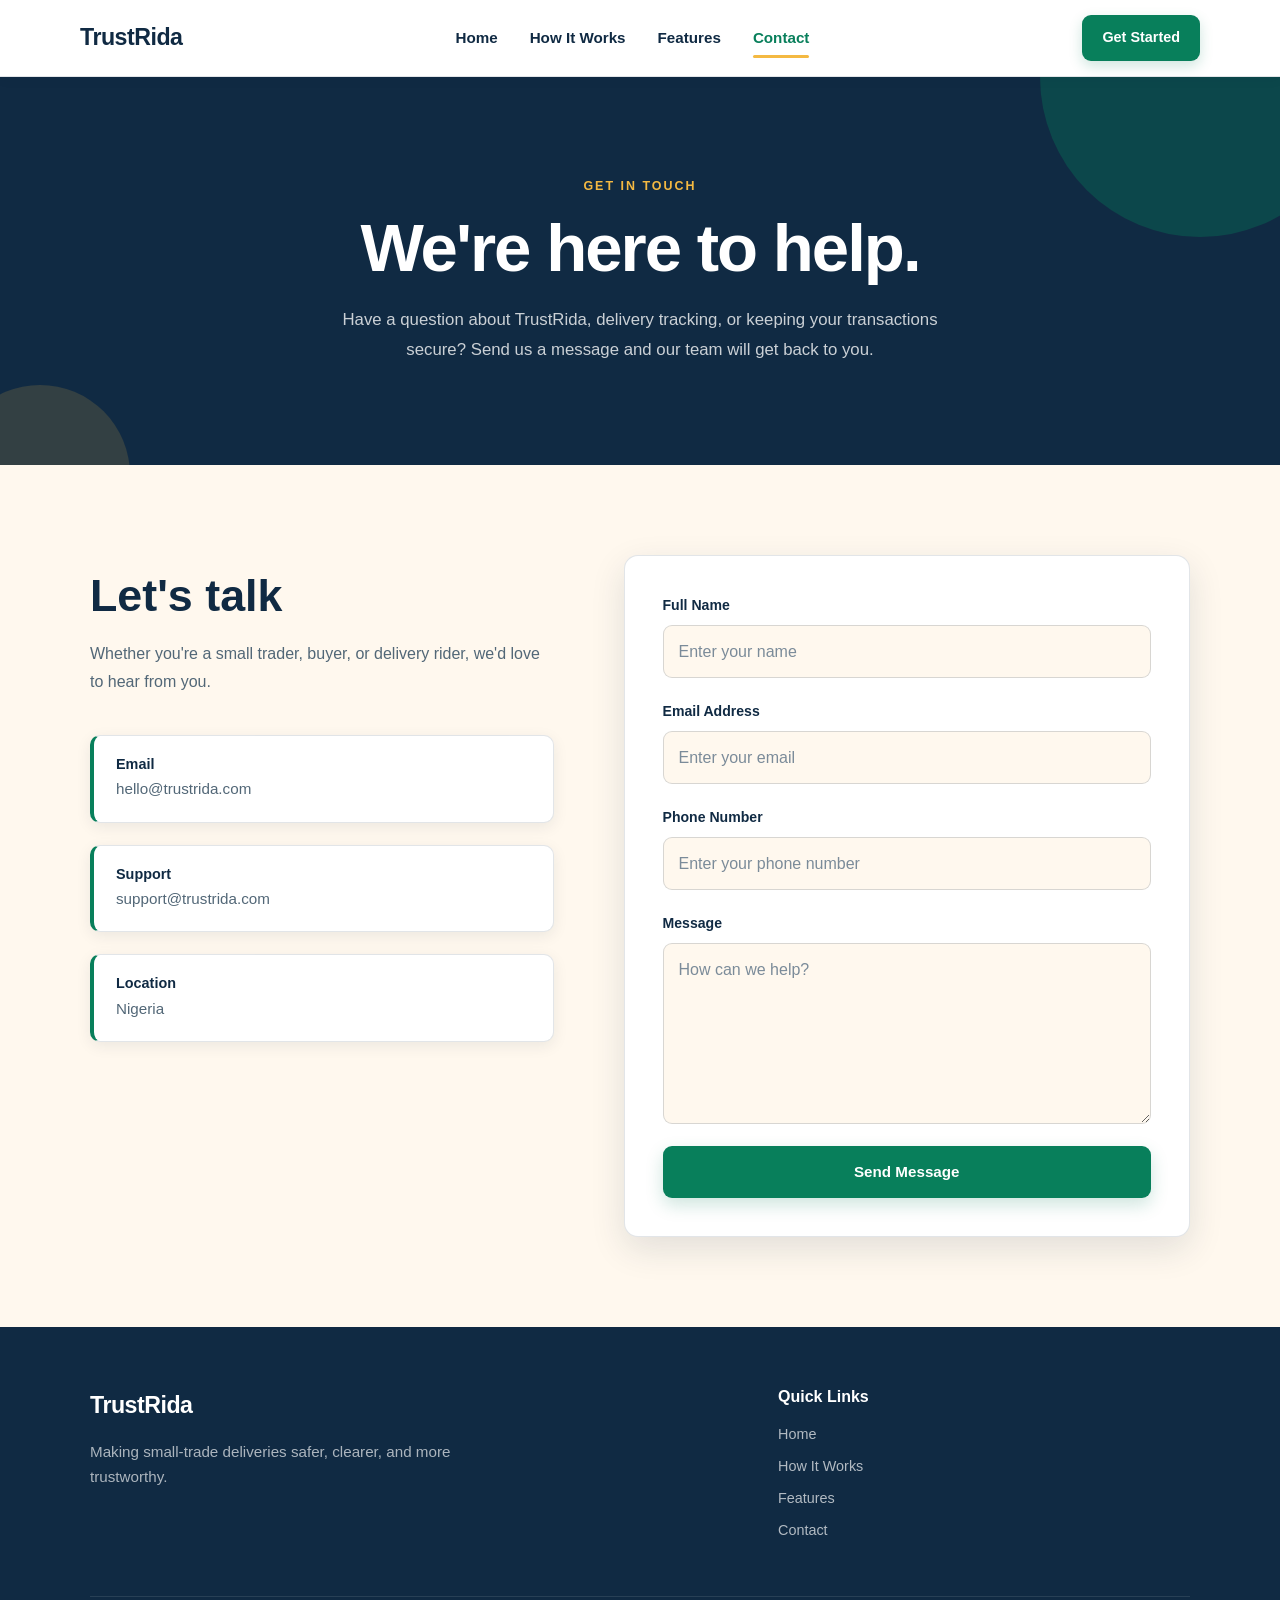
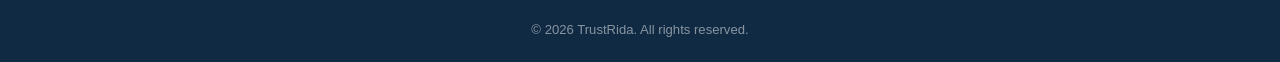
==== contact.html @ e547b908 "initial project upload" ====
<!DOCTYPE html>
<html lang="en">
<head>
    <meta charset="UTF-8">
    <meta name="viewport" content="width=device-width, initial-scale=1.0">

    <title>Contact Us | TrustRida</title>

    <!-- Brand CSS MUST come first -->
    <link rel="stylesheet" href="css/brand.css">

    <!-- Page-specific CSS -->
    <link rel="stylesheet" href="css/style.css">
</head>

<body>

    <!-- ================= HEADER / NAVIGATION ================= -->
    <header class="site-header">

        <div class="nav-container">

            <a href="index.html" class="logo">
                TrustRida
            </a>

            <nav class="main-nav" aria-label="Main navigation">
                <a href="index.html">Home</a>
                <a href="index.html#how-it-works">How It Works</a>
                <a href="index.html#features">Features</a>
                <a href="contact.html" class="active" aria-current="page">Contact</a>
            </nav>

            <a href="index.html" class="nav-button">
                Get Started
            </a>

        </div>

    </header>


    <!-- ================= MAIN CONTENT ================= -->
    <main>

        <!-- Contact Hero -->
        <section class="contact-hero">

            <div class="contact-hero-content">

                <p class="eyebrow">GET IN TOUCH</p>

                <h1>
                    We're here to help.
                </h1>

                <p>
                    Have a question about TrustRida, delivery tracking,
                    or keeping your transactions secure? Send us a message
                    and our team will get back to you.
                </p>

            </div>

        </section>


        <!-- ================= CONTACT SECTION ================= -->
        <section class="contact-section">

            <div class="contact-container">

                <!-- Contact Information -->
                <div class="contact-info">

                    <h2>
                        Let's talk
                    </h2>

                    <p>
                        Whether you're a small trader, buyer, or delivery rider,
                        we'd love to hear from you.
                    </p>

                    <div class="contact-details">

                        <div class="contact-item">
                            <h3>Email</h3>
                            <p>hello@trustrida.com</p>
                        </div>

                        <div class="contact-item">
                            <h3>Support</h3>
                            <p>support@trustrida.com</p>
                        </div>

                        <div class="contact-item">
                            <h3>Location</h3>
                            <p>Nigeria</p>
                        </div>

                    </div>

                </div>


                <!-- Contact Form -->
                <div class="contact-form-wrapper">

                    <form class="contact-form">

                        <div class="form-group">

                            <label for="name">
                                Full Name
                            </label>

                            <input
                                type="text"
                                id="name"
                                name="name"
                                placeholder="Enter your name"
                                required
                            >

                        </div>


                        <div class="form-group">

                            <label for="email">
                                Email Address
                            </label>

                            <input
                                type="email"
                                id="email"
                                name="email"
                                placeholder="Enter your email"
                                required
                            >

                        </div>


                        <div class="form-group">

                            <label for="phone">
                                Phone Number
                            </label>

                            <input
                                type="tel"
                                id="phone"
                                name="phone"
                                placeholder="Enter your phone number"
                            >

                        </div>


                        <div class="form-group">

                            <label for="message">
                                Message
                            </label>

                            <textarea
                                id="message"
                                name="message"
                                rows="6"
                                placeholder="How can we help?"
                                required
                            ></textarea>

                        </div>


                        <button type="submit" class="submit-button">
                            Send Message
                        </button>

                    </form>

                </div>

            </div>

        </section>

    </main>


    <!-- ================= FOOTER ================= -->
    <footer class="site-footer">

        <div class="footer-container">

            <div class="footer-brand">

                <a href="index.html" class="logo">
                    TrustRida
                </a>

                <p>
                    Making small-trade deliveries safer,
                    clearer, and more trustworthy.
                </p>

            </div>


            <div class="footer-links">

                <h3>Quick Links</h3>

                <a href="index.html">Home</a>
                <a href="index.html#how-it-works">How It Works</a>
                <a href="index.html#features">Features</a>
                <a href="contact.html">Contact</a>

            </div>

        </div>


        <div class="footer-bottom">

            <p>
                &copy; 2026 TrustRida. All rights reserved.
            </p>

        </div>

    </footer>

</body>
</html>
---- css/brand.css ----
```css
/* =========================================
   TRUSTRIDA BRAND STYLES
   ========================================= */

:root {
  --trust-green: #087f5b;
  --trust-green-dark: #066b4d;
  --deep-navy: #102a43;
  --amber: #8a5a00;
  --warm-cream: #fff8ee;
  --white: #ffffff;
  --light-gray: #f5f7fa;
  --border: #d9e2ec;

  --display-font: "Plus Jakarta Sans", sans-serif;
  --body-font: "Manrope", sans-serif;
}

/* BASIC PAGE STYLES */
*,
*::before,
*::after {
  box-sizing: border-box;
}

html {
  scroll-behavior: smooth;
}

body {
  margin: 0;
  color: var(--deep-navy);
  background-color: var(--white);
  font-family: var(--body-font);
  line-height: 1.6;
}

/* HEADINGS */
h1,
h2,
h3,
h4 {
  margin-top: 0;
  color: var(--deep-navy);
  font-family: var(--display-font);
  line-height: 1.2;
}

/* LINKS */
a {
  color: var(--trust-green);
  text-decoration: none;
}

a:hover {
  text-decoration: underline;
}

a:focus-visible,
button:focus-visible {
  outline: 3px solid var(--amber);
  outline-offset: 3px;
}

/* BUTTONS */
.btn {
  display: inline-block;
  padding: 12px 20px;
  border: 2px solid transparent;
  border-radius: 10px;
  font-family: var(--display-font);
  font-weight: 700;
  line-height: 1.2;
  text-align: center;
  text-decoration: none;
  cursor: pointer;
  transition:
    background-color 0.2s ease,
    color 0.2s ease,
    border-color 0.2s ease,
    opacity 0.2s ease;
}

.btn:hover {
  text-decoration: none;
}

.btn-primary {
  color: var(--white);
  background-color: var(--trust-green);
  border-color: var(--trust-green);
}

.btn-primary:hover {
  background-color: var(--trust-green-dark);
  border-color: var(--trust-green-dark);
}

.btn-secondary {
  color: var(--deep-navy);
  background-color: var(--white);
  border-color: var(--deep-navy);
}

.btn-secondary:hover {
  color: var(--white);
  background-color: var(--deep-navy);
}

.btn:disabled,
.btn[aria-disabled="true"] {
  opacity: 0.6;
  cursor: not-allowed;
}

/* CARDS */
.card {
  padding: 24px;
  background-color: var(--white);
  border: 1px solid var(--border);
  border-radius: 12px;
}

/* STATUS LABELS */
.status-verified,
.status-pending {
  font-weight: 700;
}

.status-verified {
  color: var(--trust-green);
}

.status-pending {
  color: var(--amber);
}

/* COMMON CONTAINER */
.container {
  width: min(90%, 1200px);
  margin-inline: auto;
}
---- css/style.css ----
/* =========================================================
   TRUSTRIDA — CONTACT PAGE CSS
   Colour Palette:
   #087F5B  Primary Green
   #102A43  Deep Navy
   #F4B942  Gold Accent
   #FFF8EE  Warm Background
   #FFFFFF  White
   ========================================================= */

:root {
    --green: #087F5B;
    --navy: #102A43;
    --gold: #F4B942;
    --cream: #FFF8EE;
    --white: #FFFFFF;
    --text: #102A43;
    --muted: #526777;
    --border: rgba(16, 42, 67, 0.12);
    --shadow-sm: 0 4px 15px rgba(16, 42, 67, 0.08);
    --shadow-md: 0 12px 35px rgba(16, 42, 67, 0.12);
    --radius: 14px;
    --transition: 0.25s ease;
}

* {
    margin: 0;
    padding: 0;
    box-sizing: border-box;
}

html {
    scroll-behavior: smooth;
}

body {
    font-family: Inter, -apple-system, BlinkMacSystemFont, "Segoe UI",
        Roboto, Arial, sans-serif;
    background: var(--cream);
    color: var(--text);
    line-height: 1.6;
}

a {
    text-decoration: none;
    color: inherit;
}

button,
input,
textarea {
    font: inherit;
}

/* ================= HEADER ================= */

.site-header {
    position: sticky;
    top: 0;
    z-index: 1000;
    background: var(--white);
    border-bottom: 1px solid var(--border);
    box-shadow: 0 2px 12px rgba(16, 42, 67, 0.05);
}

.nav-container {
    width: min(1120px, 92%);
    min-height: 76px;
    margin: 0 auto;
    display: flex;
    align-items: center;
    justify-content: space-between;
    gap: 30px;
}

.logo {
    color: var(--navy);
    font-size: 1.45rem;
    font-weight: 800;
    letter-spacing: -0.5px;
    transition: color var(--transition);
}

.logo:hover {
    color: var(--green);
}

.main-nav {
    display: flex;
    align-items: center;
    gap: 32px;
}

.main-nav a {
    position: relative;
    color: var(--navy);
    font-size: 0.95rem;
    font-weight: 600;
    padding: 8px 0;
    transition: color var(--transition), transform var(--transition);
}

.main-nav a:hover {
    color: var(--green);
    transform: translateY(-1px);
}

.main-nav a.active {
    color: var(--green);
}

.main-nav a.active::after {
    content: "";
    position: absolute;
    left: 0;
    right: 0;
    bottom: 0;
    height: 3px;
    border-radius: 10px;
    background: var(--gold);
}

.nav-button {
    display: inline-flex;
    align-items: center;
    justify-content: center;
    padding: 11px 20px;
    background: var(--green);
    color: var(--white);
    border-radius: 9px;
    font-size: 0.9rem;
    font-weight: 700;
    box-shadow: 0 5px 14px rgba(8, 127, 91, 0.2);
    transition: background var(--transition), transform var(--transition),
        box-shadow var(--transition);
}

.nav-button:hover {
    background: var(--navy);
    transform: translateY(-2px);
    box-shadow: 0 8px 20px rgba(16, 42, 67, 0.2);
}

/* ================= CONTACT HERO ================= */

.contact-hero {
    position: relative;
    background: var(--navy);
    color: var(--white);
    padding: 95px 20px 100px;
    overflow: hidden;
}

.contact-hero::before {
    content: "";
    position: absolute;
    width: 320px;
    height: 320px;
    top: -160px;
    right: -80px;
    border-radius: 50%;
    background: var(--green);
    opacity: 0.35;
}

.contact-hero::after {
    content: "";
    position: absolute;
    width: 180px;
    height: 180px;
    bottom: -100px;
    left: -50px;
    border-radius: 50%;
    background: var(--gold);
    opacity: 0.15;
}

.contact-hero-content {
    position: relative;
    z-index: 1;
    width: min(800px, 92%);
    margin: 0 auto;
    text-align: center;
}

.eyebrow {
    display: inline-block;
    margin-bottom: 15px;
    color: var(--gold);
    font-size: 0.78rem;
    font-weight: 800;
    letter-spacing: 2px;
}

.contact-hero h1 {
    margin-bottom: 20px;
    color: var(--white);
    font-size: clamp(2.4rem, 6vw, 4.2rem);
    line-height: 1.08;
    letter-spacing: -2px;
}

.contact-hero-content > p:last-child {
    max-width: 650px;
    margin: 0 auto;
    color: rgba(255, 255, 255, 0.78);
    font-size: 1.05rem;
    line-height: 1.8;
}

/* ================= CONTACT SECTION ================= */

.contact-section {
    padding: 90px 20px;
    background: var(--cream);
}

.contact-container {
    width: min(1100px, 92%);
    margin: 0 auto;
    display: grid;
    grid-template-columns: 0.9fr 1.1fr;
    gap: 70px;
    align-items: start;
}

/* ================= CONTACT INFO ================= */

.contact-info {
    padding-top: 15px;
}

.contact-info h2 {
    color: var(--navy);
    font-size: clamp(2rem, 4vw, 2.8rem);
    line-height: 1.15;
    margin-bottom: 18px;
}

.contact-info > p {
    max-width: 460px;
    color: var(--muted);
    font-size: 1rem;
    line-height: 1.8;
    margin-bottom: 38px;
}

.contact-details {
    display: flex;
    flex-direction: column;
    gap: 22px;
}

.contact-item {
    position: relative;
    padding: 20px 22px;
    background: var(--white);
    border: 1px solid var(--border);
    border-left: 4px solid var(--green);
    border-radius: 10px;
    box-shadow: var(--shadow-sm);
    transition: transform var(--transition), box-shadow var(--transition);
}

.contact-item:hover {
    transform: translateX(5px);
    box-shadow: var(--shadow-md);
}

.contact-item h3 {
    margin-bottom: 4px;
    color: var(--navy);
    font-size: 0.9rem;
    font-weight: 800;
}

.contact-item p {
    color: var(--muted);
    font-size: 0.95rem;
}

/* ================= CONTACT FORM ================= */

.contact-form-wrapper {
    background: var(--white);
    padding: 38px;
    border: 1px solid var(--border);
    border-radius: var(--radius);
    box-shadow: var(--shadow-md);
}

.contact-form {
    display: flex;
    flex-direction: column;
    gap: 22px;
}

.form-group {
    display: flex;
    flex-direction: column;
    gap: 8px;
}

.form-group label {
    color: var(--navy);
    font-size: 0.88rem;
    font-weight: 700;
}

.form-group input,
.form-group textarea {
    width: 100%;
    border: 1.5px solid rgba(16, 42, 67, 0.16);
    border-radius: 9px;
    background: var(--cream);
    color: var(--navy);
    padding: 13px 15px;
    outline: none;
    transition: border-color var(--transition), box-shadow var(--transition),
        background var(--transition);
}

.form-group input {
    min-height: 48px;
}

.form-group textarea {
    min-height: 145px;
    resize: vertical;
}

.form-group input::placeholder,
.form-group textarea::placeholder {
    color: #7b8b99;
}

.form-group input:focus,
.form-group textarea:focus {
    background: var(--white);
    border-color: var(--green);
    box-shadow: 0 0 0 3px rgba(8, 127, 91, 0.12);
}

/* ================= SUBMIT BUTTON ================= */

.submit-button {
    width: 100%;
    min-height: 52px;
    border: none;
    border-radius: 9px;
    background: var(--green);
    color: var(--white);
    font-size: 0.95rem;
    font-weight: 800;
    cursor: pointer;
    box-shadow: 0 7px 18px rgba(8, 127, 91, 0.2);
    transition: background var(--transition), transform var(--transition),
        box-shadow var(--transition);
}

.submit-button:hover {
    background: var(--navy);
    transform: translateY(-2px);
    box-shadow: 0 10px 25px rgba(16, 42, 67, 0.22);
}

.submit-button:active {
    transform: translateY(0);
}

.submit-button:disabled {
    opacity: 0.6;
    cursor: not-allowed;
    transform: none;
}

/* ================= FOOTER ================= */

.site-footer {
    background: var(--navy);
    color: var(--white);
    padding-top: 60px;
}

.footer-container {
    width: min(1100px, 92%);
    margin: 0 auto;
    display: grid;
    grid-template-columns: 1.5fr 1fr;
    gap: 70px;
    padding-bottom: 45px;
}

.footer-brand .logo {
    display: inline-block;
    color: var(--white);
    margin-bottom: 14px;
}

.footer-brand .logo:hover {
    color: var(--gold);
}

.footer-brand p {
    max-width: 400px;
    color: rgba(255, 255, 255, 0.65);
    font-size: 0.95rem;
    line-height: 1.7;
}

.footer-links {
    display: flex;
    flex-direction: column;
    align-items: flex-start;
}

.footer-links h3 {
    color: var(--white);
    font-size: 1rem;
    margin-bottom: 16px;
}

.footer-links a {
    color: rgba(255, 255, 255, 0.68);
    font-size: 0.9rem;
    margin-bottom: 9px;
    transition: color var(--transition), transform var(--transition);
}

.footer-links a:hover {
    color: var(--gold);
    transform: translateX(4px);
}

.footer-bottom {
    border-top: 1px solid rgba(255, 255, 255, 0.1);
    width: min(1100px, 92%);
    margin: 0 auto;
    padding: 22px 0;
    text-align: center;
}

.footer-bottom p {
    color: rgba(255, 255, 255, 0.5);
    font-size: 0.82rem;
}

/* ================= TABLET ================= */

@media (max-width: 850px) {
    .nav-container {
        gap: 18px;
    }

    .main-nav {
        gap: 18px;
    }

    .contact-container {
        grid-template-columns: 1fr;
        gap: 50px;
    }

    .contact-info {
        text-align: center;
    }

    .contact-info > p {
        margin-left: auto;
        margin-right: auto;
    }

    .contact-details {
        max-width: 600px;
        margin: 0 auto;
        text-align: left;
    }

    .footer-container {
        grid-template-columns: 1fr;
        gap: 35px;
    }
}

/* ================= MOBILE ================= */

@media (max-width: 650px) {
    .nav-container {
        min-height: 68px;
        flex-wrap: wrap;
        padding: 12px 0;
    }

    .main-nav {
        order: 3;
        width: 100%;
        justify-content: center;
        gap: 18px;
    }

    .main-nav a {
        font-size: 0.82rem;
    }

    .nav-button {
        padding: 9px 14px;
        font-size: 0.8rem;
    }

    .contact-hero {
        padding: 70px 18px 75px;
    }

    .contact-hero h1 {
        font-size: 2.45rem;
        letter-spacing: -1.2px;
    }

    .contact-hero-content > p:last-child {
        font-size: 0.95rem;
    }

    .contact-section {
        padding: 65px 16px;
    }

    .contact-container {
        width: 100%;
    }

    .contact-info h2 {
        font-size: 2rem;
    }

    .contact-form-wrapper {
        padding: 25px 20px;
    }

    .site-footer {
        padding-top: 45px;
    }

    .footer-container {
        width: 90%;
    }

    .footer-links {
        padding-bottom: 10px;
    }
}

/* ================= VERY SMALL SCREENS ================= */

@media (max-width: 400px) {
    .logo {
        font-size: 1.25rem;
    }

    .main-nav {
        gap: 12px;
    }

    .main-nav a {
        font-size: 0.75rem;
    }

    .nav-button {
        padding: 8px 11px;
    }

    .contact-hero h1 {
        font-size: 2.1rem;
    }

    .contact-form-wrapper {
        padding: 22px 16px;
    }
}

a:focus-visible,
button:focus-visible,
input:focus-visible,
textarea:focus-visible {
    outline: 3px solid var(--gold);
    outline-offset: 3px;
}
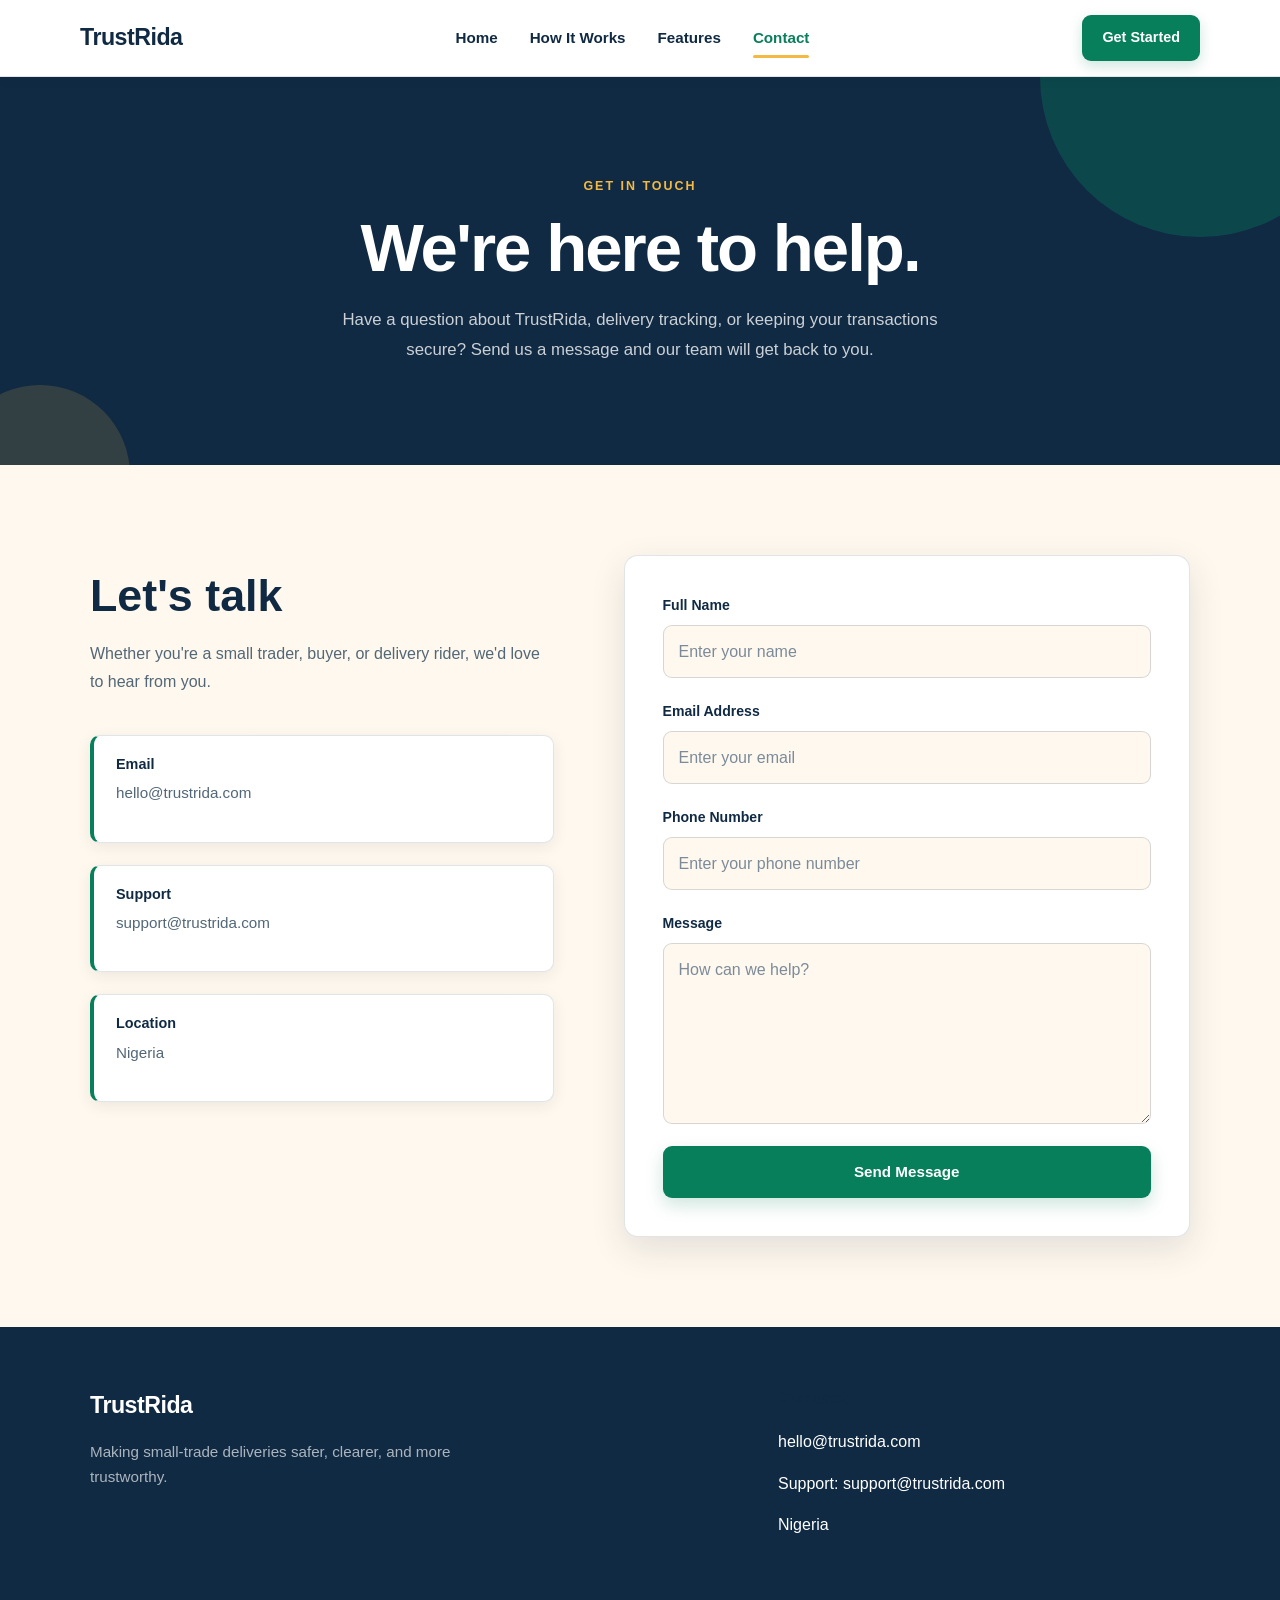
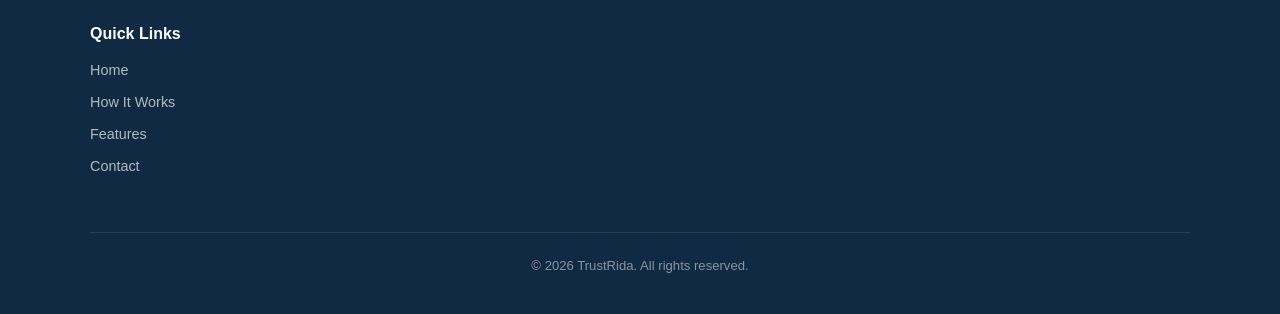
==== commit 98f179f2: "Add contact page shell, index.html with hero/features, and heading spacing" ====
--- a/contact.html
+++ b/contact.html
@@ -209,6 +209,15 @@
 
             </div>
 
+            <div class="footer-contact">
+
+                <h3>Contact</h3>
+
+                <p><a href="mailto:hello@trustrida.com">hello@trustrida.com</a></p>
+                <p><a href="tel:+234">Support: support@trustrida.com</a></p>
+                <p>Nigeria</p>
+
+            </div>
 
             <div class="footer-links">
 
--- a/css/brand.css
+++ b/css/brand.css
@@ -1,4 +1,3 @@
-```css
 /* =========================================
    TRUSTRIDA BRAND STYLES
    ========================================= */
@@ -15,6 +14,20 @@
 
   --display-font: "Plus Jakarta Sans", sans-serif;
   --body-font: "Manrope", sans-serif;
+
+  --brand-bg: #07111f;
+  --brand-bg-soft: #0f1d2d;
+  --brand-panel: #0e1b2b;
+  --brand-card: #13283e;
+  --brand-text: #eaf3ff;
+  --brand-muted: #9ab0c8;
+  --brand-line: rgba(154, 176, 200, 0.2);
+  --brand-accent: #2dd4bf;
+  --brand-accent-strong: #14b8a6;
+  --brand-accent-soft: rgba(45, 212, 191, 0.12);
+  --brand-white: #ffffff;
+  --brand-warning: #f59e0b;
+  --brand-danger: #ef4444;
 }
 
 /* BASIC PAGE STYLES */
@@ -22,6 +35,8 @@
 *::before,
 *::after {
   box-sizing: border-box;
+  margin: 0;
+  padding: 0;
 }
 
 html {
@@ -49,7 +64,7 @@
 
 /* LINKS */
 a {
-  color: var(--trust-green);
+  color: inherit;
   text-decoration: none;
 }
 
--- a/css/style.css
+++ b/css/style.css
@@ -52,6 +52,26 @@
     font: inherit;
 }
 
+/* ================= TYPOGRAPHY SPACING ================= */
+
+h1,
+h2,
+h3,
+h4 {
+    margin-bottom: 1.2rem;
+}
+
+p {
+    margin-bottom: 1rem;
+}
+
+h1 + p,
+h2 + p,
+h3 + p,
+h4 + p {
+    margin-top: 0.5rem;
+}
+
 /* ================= HEADER ================= */
 
 .site-header {
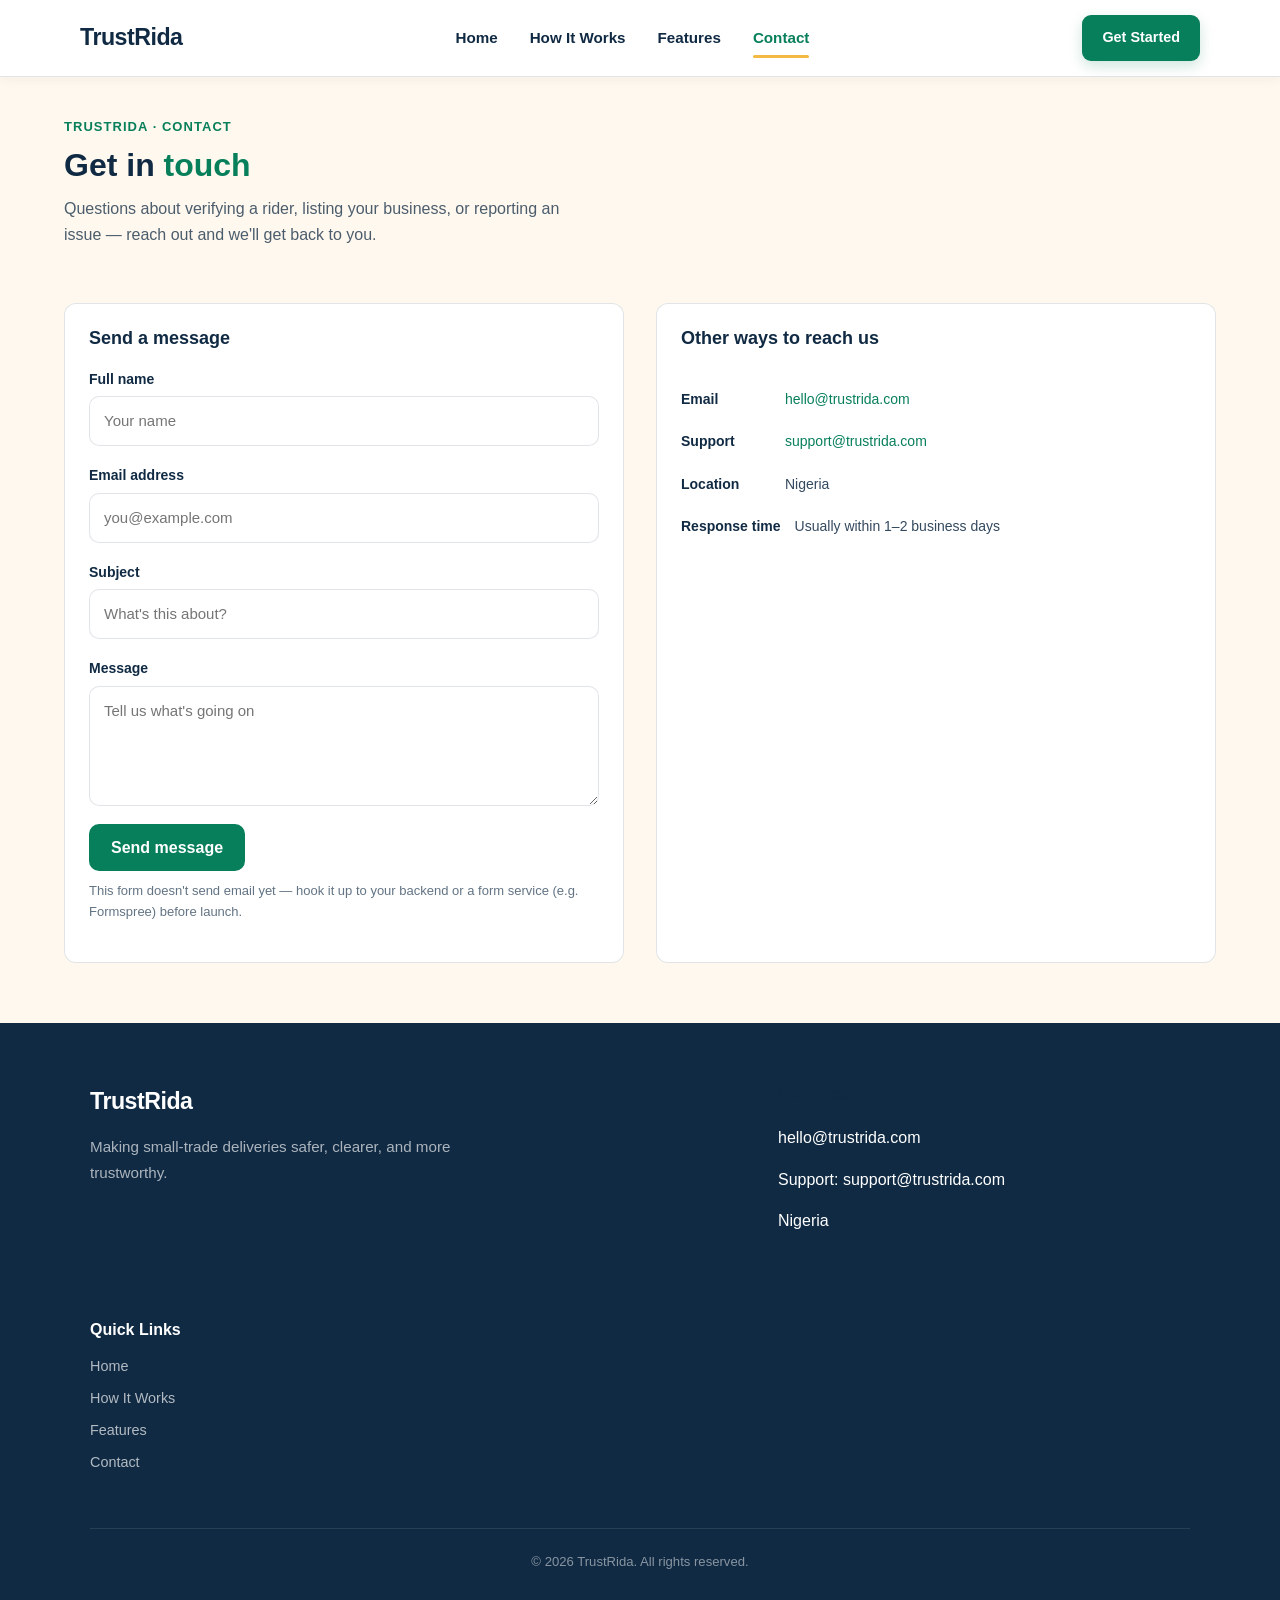
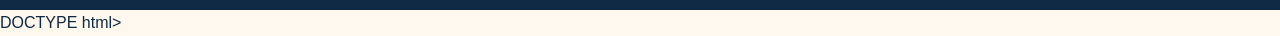
==== commit e8791898: "Add files via upload" ====
--- a/contact.html
+++ b/contact.html
@@ -1,247 +1,310 @@
-<!DOCTYPE html>
+<!<!DOCTYPE html>
 <html lang="en">
 <head>
-    <meta charset="UTF-8">
-    <meta name="viewport" content="width=device-width, initial-scale=1.0">
-
-    <title>Contact Us | TrustRida</title>
-
-    <!-- Brand CSS MUST come first -->
-    <link rel="stylesheet" href="css/brand.css">
-
-    <!-- Page-specific CSS -->
-    <link rel="stylesheet" href="css/style.css">
+<meta charset="UTF-8">
+<meta name="viewport" content="width=device-width, initial-scale=1.0">
+<title>Trustrida — Contact</title>
+<link rel="stylesheet" href="css/brand.css">
+<link rel="stylesheet" href="css/style.css">
+<style>
+  /* Page-specific styles — layer on top of brand.css / style.css */
+  header.contact-header {
+    padding: 40px 0 24px;
+  }
+  .eyebrow {
+    color: var(--trust-green);
+    font-size: 13px;
+    font-weight: 700;
+    letter-spacing: 0.08em;
+    text-transform: uppercase;
+    margin-bottom: 8px;
+    font-family: var(--display-font);
+  }
+  header.contact-header h1 {
+    font-size: 32px;
+    margin: 0 0 12px;
+  }
+  header.contact-header h1 span { color: var(--trust-green); }
+  .sub {
+    color: var(--deep-navy);
+    opacity: 0.75;
+    font-size: 16px;
+    margin: 0;
+    max-width: 60ch;
+  }
+  main.contact-main {
+    padding-bottom: 60px;
+  }
+  .contact-layout {
+    display: grid;
+    grid-template-columns: 1fr 1fr;
+    gap: 32px;
+    margin-top: 32px;
+  }
+  @media (max-width: 720px) {
+    .contact-layout {
+      grid-template-columns: 1fr;
+    }
+  }
+
+  /* Form card */
+  .form-card h2,
+  .info-card h2 {
+    font-size: 18px;
+    margin-bottom: 18px;
+  }
+  .field {
+    margin-bottom: 18px;
+  }
+  .field label {
+    display: block;
+    font-family: var(--display-font);
+    font-weight: 700;
+    font-size: 14px;
+    color: var(--deep-navy);
+    margin-bottom: 6px;
+  }
+  .field input,
+  .field textarea {
+    width: 100%;
+    padding: 12px 14px;
+    border: 1px solid var(--border);
+    border-radius: 10px;
+    font-family: var(--body-font);
+    font-size: 15px;
+    color: var(--deep-navy);
+    background-color: var(--white);
+  }
+  .field input:focus,
+  .field textarea:focus {
+    outline: 3px solid var(--amber);
+    outline-offset: 1px;
+    border-color: var(--trust-green);
+  }
+  .field textarea {
+    resize: vertical;
+    min-height: 120px;
+  }
+  .form-note {
+    font-size: 13px;
+    color: var(--deep-navy);
+    opacity: 0.65;
+    margin-top: 10px;
+  }
+  .form-success {
+    display: none;
+    padding: 14px 16px;
+    border-radius: 10px;
+    background-color: var(--light-gray);
+    border: 1px solid var(--border);
+    color: var(--trust-green);
+    font-weight: 700;
+    font-size: 14px;
+    margin-bottom: 18px;
+  }
+  .form-success.visible {
+    display: block;
+  }
+
+  /* Info card */
+  .info-card {
+    display: flex;
+    flex-direction: column;
+    gap: 20px;
+  }
+  .info-item {
+    display: flex;
+    gap: 14px;
+    align-items: flex-start;
+  }
+  .info-item .info-label {
+    font-family: var(--display-font);
+    font-weight: 700;
+    font-size: 14px;
+    color: var(--deep-navy);
+    min-width: 90px;
+  }
+  .info-item p,
+  .info-item a {
+    font-size: 14px;
+    color: var(--deep-navy);
+    opacity: 0.85;
+    margin: 0;
+  }
+  .info-item a {
+    color: var(--trust-green);
+    opacity: 1;
+  }
+</style>
 </head>
-
 <body>
 
-    <!-- ================= HEADER / NAVIGATION ================= -->
-    <header class="site-header">
-
-        <div class="nav-container">
+<!-- ================= HEADER / NAVIGATION ================= -->
+<header class="site-header">
+
+    <div class="nav-container">
+
+        <a href="index.html" class="logo">
+            TrustRida
+        </a>
+
+        <nav class="main-nav" aria-label="Main navigation">
+            <a href="index.html">Home</a>
+            <a href="index.html#how-it-works">How It Works</a>
+            <a href="index.html#features">Features</a>
+            <a href="contact.html" class="active" aria-current="page">Contact</a>
+        </nav>
+
+        <a href="index.html" class="nav-button">
+            Get Started
+        </a>
+
+    </div>
+
+</header>
+
+<header class="contact-header container">
+  <div class="eyebrow">Trustrida · Contact</div>
+  <h1>Get in <span>touch</span></h1>
+  <p class="sub">Questions about verifying a rider, listing your business, or reporting an issue — reach out and we'll get back to you.</p>
+</header>
+
+<main class="contact-main container">
+
+  <div class="contact-layout">
+
+    <div class="form-card card">
+      <h2>Send a message</h2>
+
+      <div class="form-success" id="formSuccess">Message sent — we'll get back to you shortly.</div>
+
+      <form id="contactForm">
+        <div class="field">
+          <label for="name">Full name</label>
+          <input type="text" id="name" name="name" required placeholder="Your name">
+        </div>
+
+        <div class="field">
+          <label for="email">Email address</label>
+          <input type="email" id="email" name="email" required placeholder="you@example.com">
+        </div>
+
+        <div class="field">
+          <label for="subject">Subject</label>
+          <input type="text" id="subject" name="subject" required placeholder="What's this about?">
+        </div>
+
+        <div class="field">
+          <label for="message">Message</label>
+          <textarea id="message" name="message" required placeholder="Tell us what's going on"></textarea>
+        </div>
+
+        <button type="submit" class="btn btn-primary">Send message</button>
+        <p class="form-note">This form doesn't send email yet — hook it up to your backend or a form service (e.g. Formspree) before launch.</p>
+      </form>
+    </div>
+
+    <div class="info-card card">
+      <h2>Other ways to reach us</h2>
+
+      <div class="info-item">
+        <span class="info-label">Email</span>
+        <a href="mailto:hello@trustrida.com">hello@trustrida.com</a>
+      </div>
+
+      <div class="info-item">
+        <span class="info-label">Support</span>
+        <a href="mailto:support@trustrida.com">support@trustrida.com</a>
+      </div>
+
+      <div class="info-item">
+        <span class="info-label">Location</span>
+        <p>Nigeria</p>
+      </div>
+
+      <div class="info-item">
+        <span class="info-label">Response time</span>
+        <p>Usually within 1–2 business days</p>
+      </div>
+    </div>
+
+  </div>
+
+</main>
+
+<!-- ================= FOOTER ================= -->
+<footer class="site-footer">
+
+    <div class="footer-container">
+
+        <div class="footer-brand">
 
             <a href="index.html" class="logo">
                 TrustRida
             </a>
 
-            <nav class="main-nav" aria-label="Main navigation">
-                <a href="index.html">Home</a>
-                <a href="index.html#how-it-works">How It Works</a>
-                <a href="index.html#features">Features</a>
-                <a href="contact.html" class="active" aria-current="page">Contact</a>
-            </nav>
-
-            <a href="index.html" class="nav-button">
-                Get Started
-            </a>
-
-        </div>
-
-    </header>
-
-
-    <!-- ================= MAIN CONTENT ================= -->
-    <main>
-
-        <!-- Contact Hero -->
-        <section class="contact-hero">
-
-            <div class="contact-hero-content">
-
-                <p class="eyebrow">GET IN TOUCH</p>
-
-                <h1>
-                    We're here to help.
-                </h1>
-
-                <p>
-                    Have a question about TrustRida, delivery tracking,
-                    or keeping your transactions secure? Send us a message
-                    and our team will get back to you.
-                </p>
-
-            </div>
-
-        </section>
-
-
-        <!-- ================= CONTACT SECTION ================= -->
-        <section class="contact-section">
-
-            <div class="contact-container">
-
-                <!-- Contact Information -->
-                <div class="contact-info">
-
-                    <h2>
-                        Let's talk
-                    </h2>
-
-                    <p>
-                        Whether you're a small trader, buyer, or delivery rider,
-                        we'd love to hear from you.
-                    </p>
-
-                    <div class="contact-details">
-
-                        <div class="contact-item">
-                            <h3>Email</h3>
-                            <p>hello@trustrida.com</p>
-                        </div>
-
-                        <div class="contact-item">
-                            <h3>Support</h3>
-                            <p>support@trustrida.com</p>
-                        </div>
-
-                        <div class="contact-item">
-                            <h3>Location</h3>
-                            <p>Nigeria</p>
-                        </div>
-
-                    </div>
-
-                </div>
-
-
-                <!-- Contact Form -->
-                <div class="contact-form-wrapper">
-
-                    <form class="contact-form">
-
-                        <div class="form-group">
-
-                            <label for="name">
-                                Full Name
-                            </label>
-
-                            <input
-                                type="text"
-                                id="name"
-                                name="name"
-                                placeholder="Enter your name"
-                                required
-                            >
-
-                        </div>
-
-
-                        <div class="form-group">
-
-                            <label for="email">
-                                Email Address
-                            </label>
-
-                            <input
-                                type="email"
-                                id="email"
-                                name="email"
-                                placeholder="Enter your email"
-                                required
-                            >
-
-                        </div>
-
-
-                        <div class="form-group">
-
-                            <label for="phone">
-                                Phone Number
-                            </label>
-
-                            <input
-                                type="tel"
-                                id="phone"
-                                name="phone"
-                                placeholder="Enter your phone number"
-                            >
-
-                        </div>
-
-
-                        <div class="form-group">
-
-                            <label for="message">
-                                Message
-                            </label>
-
-                            <textarea
-                                id="message"
-                                name="message"
-                                rows="6"
-                                placeholder="How can we help?"
-                                required
-                            ></textarea>
-
-                        </div>
-
-
-                        <button type="submit" class="submit-button">
-                            Send Message
-                        </button>
-
-                    </form>
-
-                </div>
-
-            </div>
-
-        </section>
-
-    </main>
-
-
-    <!-- ================= FOOTER ================= -->
-    <footer class="site-footer">
-
-        <div class="footer-container">
-
-            <div class="footer-brand">
-
-                <a href="index.html" class="logo">
-                    TrustRida
-                </a>
-
-                <p>
-                    Making small-trade deliveries safer,
-                    clearer, and more trustworthy.
-                </p>
-
-            </div>
-
-            <div class="footer-contact">
-
-                <h3>Contact</h3>
-
-                <p><a href="mailto:hello@trustrida.com">hello@trustrida.com</a></p>
-                <p><a href="tel:+234">Support: support@trustrida.com</a></p>
-                <p>Nigeria</p>
-
-            </div>
-
-            <div class="footer-links">
-
-                <h3>Quick Links</h3>
-
-                <a href="index.html">Home</a>
-                <a href="index.html#how-it-works">How It Works</a>
-                <a href="index.html#features">Features</a>
-                <a href="contact.html">Contact</a>
-
-            </div>
-
-        </div>
-
-
-        <div class="footer-bottom">
-
             <p>
-                &copy; 2026 TrustRida. All rights reserved.
+                Making small-trade deliveries safer,
+                clearer, and more trustworthy.
             </p>
 
         </div>
 
-    </footer>
+        <div class="footer-contact">
+
+            <h3>Contact</h3>
+
+            <p><a href="mailto:hello@trustrida.com">hello@trustrida.com</a></p>
+            <p><a href="tel:+234">Support: support@trustrida.com</a></p>
+            <p>Nigeria</p>
+
+        </div>
+
+        <div class="footer-links">
+
+            <h3>Quick Links</h3>
+
+            <a href="index.html">Home</a>
+            <a href="index.html#how-it-works">How It Works</a>
+            <a href="index.html#features">Features</a>
+            <a href="contact.html">Contact</a>
+
+        </div>
+
+    </div>
+
+
+    <div class="footer-bottom">
+
+        <p>
+            &copy; 2026 TrustRida. All rights reserved.
+        </p>
+
+    </div>
+
+</footer>
+
+<script>
+  document.getElementById('contactForm').addEventListener('submit', function (e) {
+    e.preventDefault();
+    document.getElementById('formSuccess').classList.add('visible');
+    this.reset();
+  });
+</script>
 
 </body>
+</html>
+DOCTYPE html>
+<html>
+
+<head>
+  <meta charset="UTF-8">
+  <meta name="viewport" content="width=device-width, initial-scale=1">
+  <title></title>
+</head>
+
+<body>
+  
+</body>
+
 </html>
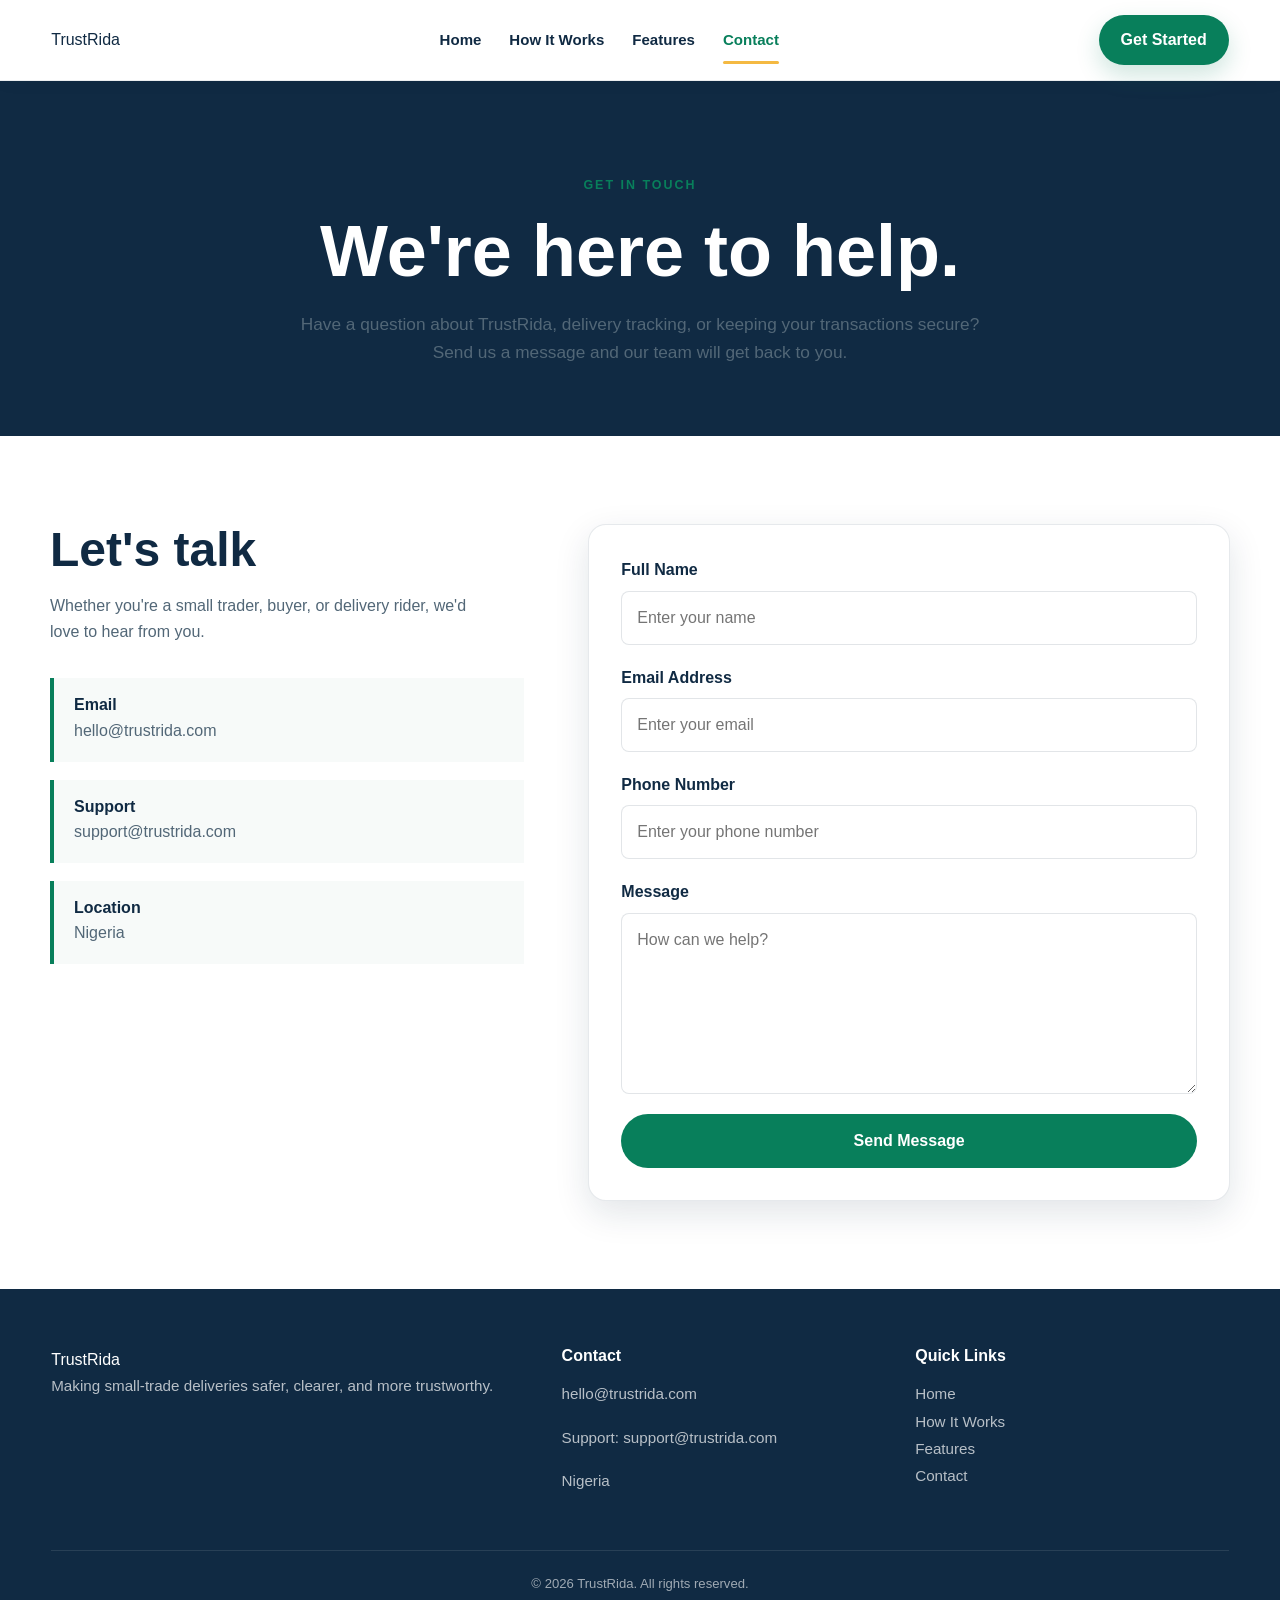
==== commit 8b85b6b4: "Update TrustRida contact page styling" ====
--- a/contact.html
+++ b/contact.html
@@ -1,310 +1,404 @@
-<!<!DOCTYPE html>
+<!DOCTYPE html>
 <html lang="en">
 <head>
-<meta charset="UTF-8">
-<meta name="viewport" content="width=device-width, initial-scale=1.0">
-<title>Trustrida — Contact</title>
-<link rel="stylesheet" href="css/brand.css">
-<link rel="stylesheet" href="css/style.css">
-<style>
-  /* Page-specific styles — layer on top of brand.css / style.css */
-  header.contact-header {
-    padding: 40px 0 24px;
-  }
-  .eyebrow {
-    color: var(--trust-green);
-    font-size: 13px;
-    font-weight: 700;
-    letter-spacing: 0.08em;
-    text-transform: uppercase;
-    margin-bottom: 8px;
-    font-family: var(--display-font);
-  }
-  header.contact-header h1 {
-    font-size: 32px;
-    margin: 0 0 12px;
-  }
-  header.contact-header h1 span { color: var(--trust-green); }
-  .sub {
-    color: var(--deep-navy);
-    opacity: 0.75;
-    font-size: 16px;
-    margin: 0;
-    max-width: 60ch;
-  }
-  main.contact-main {
-    padding-bottom: 60px;
-  }
-  .contact-layout {
-    display: grid;
-    grid-template-columns: 1fr 1fr;
-    gap: 32px;
-    margin-top: 32px;
-  }
-  @media (max-width: 720px) {
-    .contact-layout {
-      grid-template-columns: 1fr;
-    }
-  }
-
-  /* Form card */
-  .form-card h2,
-  .info-card h2 {
-    font-size: 18px;
-    margin-bottom: 18px;
-  }
-  .field {
-    margin-bottom: 18px;
-  }
-  .field label {
-    display: block;
-    font-family: var(--display-font);
-    font-weight: 700;
-    font-size: 14px;
-    color: var(--deep-navy);
-    margin-bottom: 6px;
-  }
-  .field input,
-  .field textarea {
-    width: 100%;
-    padding: 12px 14px;
-    border: 1px solid var(--border);
-    border-radius: 10px;
-    font-family: var(--body-font);
-    font-size: 15px;
-    color: var(--deep-navy);
-    background-color: var(--white);
-  }
-  .field input:focus,
-  .field textarea:focus {
-    outline: 3px solid var(--amber);
-    outline-offset: 1px;
-    border-color: var(--trust-green);
-  }
-  .field textarea {
-    resize: vertical;
-    min-height: 120px;
-  }
-  .form-note {
-    font-size: 13px;
-    color: var(--deep-navy);
-    opacity: 0.65;
-    margin-top: 10px;
-  }
-  .form-success {
-    display: none;
-    padding: 14px 16px;
-    border-radius: 10px;
-    background-color: var(--light-gray);
-    border: 1px solid var(--border);
-    color: var(--trust-green);
-    font-weight: 700;
-    font-size: 14px;
-    margin-bottom: 18px;
-  }
-  .form-success.visible {
-    display: block;
-  }
-
-  /* Info card */
-  .info-card {
-    display: flex;
-    flex-direction: column;
-    gap: 20px;
-  }
-  .info-item {
-    display: flex;
-    gap: 14px;
-    align-items: flex-start;
-  }
-  .info-item .info-label {
-    font-family: var(--display-font);
-    font-weight: 700;
-    font-size: 14px;
-    color: var(--deep-navy);
-    min-width: 90px;
-  }
-  .info-item p,
-  .info-item a {
-    font-size: 14px;
-    color: var(--deep-navy);
-    opacity: 0.85;
-    margin: 0;
-  }
-  .info-item a {
-    color: var(--trust-green);
-    opacity: 1;
-  }
-</style>
+    <meta charset="UTF-8">
+    <meta name="viewport" content="width=device-width, initial-scale=1.0">
+
+    <title>Contact Us | TrustRida</title>
+
+    <!-- Brand CSS MUST come first -->
+    <link rel="stylesheet" href="css/brand.css">
+
+    <!-- Page-specific CSS -->
+    <link rel="stylesheet" href="css/style.css">
+
+    <style>
+        body {
+            width: 100%;
+            min-width: 0;
+            margin: 0;
+            overflow-x: hidden;
+        }
+
+        .contact-hero {
+            padding: 90px 20px 70px;
+            background: var(--navy) ;
+        }
+
+        .contact-hero-content,
+        .contact-container {
+            width: min(1180px, 100%);
+            margin: 0 auto;
+        }
+
+        .contact-hero-content {
+            text-align: center;
+        }
+
+        .contact-hero h1 {
+            color: var(--white);
+            font-size: clamp(2.5rem, 6vw, 4.5rem);
+            margin-bottom: 20px;
+        }
+
+        .contact-hero-content > p:last-child {
+            max-width: 680px;
+            margin: 0 auto;
+            color: var(--muted);
+            font-size: 1.08rem;
+        }
+
+        .contact-section {
+            padding: 88px 20px;
+            background: #fff;
+        }
+
+        .contact-container {
+            display: grid;
+            grid-template-columns: minmax(0, 0.85fr) minmax(0, 1.15fr);
+            gap: 64px;
+            align-items: start;
+        }
+
+        .contact-info h2 {
+            color: var(--navy);
+            font-size: clamp(2rem, 4vw, 3rem);
+        }
+
+        .contact-info > p {
+            max-width: 440px;
+            color: var(--muted);
+        }
+
+        .contact-details {
+            display: grid;
+            gap: 18px;
+            margin-top: 34px;
+        }
+
+        .contact-item {
+            padding: 18px 20px;
+            border-left: 4px solid var(--green);
+            background: #f7faf9;
+        }
+
+        .contact-item h3 {
+            margin-bottom: 4px;
+            color: var(--navy);
+            font-size: 1rem;
+        }
+
+        .contact-item p {
+            margin: 0;
+            color: var(--muted);
+        }
+
+        .contact-form-wrapper {
+            width: 100%;
+            padding: 32px;
+            background: #fff;
+            border: 1px solid rgba(16, 42, 67, 0.1);
+            border-radius: 18px;
+            box-shadow: var(--shadow-md);
+        }
+
+        .contact-form {
+            display: grid;
+            gap: 20px;
+        }
+
+        .form-group {
+            display: grid;
+            gap: 8px;
+        }
+
+        .form-group label {
+            color: var(--navy);
+            font-weight: 700;
+        }
+
+        .form-group input,
+        .form-group textarea {
+            width: 100%;
+            padding: 13px 15px;
+            color: var(--text);
+            background: #fff;
+            border: 1px solid var(--border);
+            border-radius: 8px;
+            resize: vertical;
+        }
+
+        .form-group input:focus,
+        .form-group textarea:focus {
+            border-color: var(--green);
+            outline: 3px solid rgba(8, 127, 91, 0.14);
+        }
+
+        .submit-button {
+            width: 100%;
+            padding: 14px 22px;
+            color: var(--white);
+            background: var(--green);
+            border: 0;
+            border-radius: 999px;
+            font-weight: 800;
+            cursor: pointer;
+        }
+
+        .submit-button:hover {
+            background: var(--trust-green-dark);
+        }
+
+        @media (max-width: 720px) {
+            .contact-hero {
+                padding: 64px 20px 52px;
+            }
+
+            .contact-section {
+                padding: 64px 20px;
+            }
+
+            .contact-container {
+                grid-template-columns: 1fr;
+                gap: 44px;
+            }
+
+            .contact-form-wrapper {
+                padding: 24px;
+            }
+        }
+    </style>
 </head>
+
 <body>
 
-<!-- ================= HEADER / NAVIGATION ================= -->
-<header class="site-header">
-
-    <div class="nav-container">
-
-        <a href="index.html" class="logo">
-            TrustRida
-        </a>
-
-        <nav class="main-nav" aria-label="Main navigation">
-            <a href="index.html">Home</a>
-            <a href="index.html#how-it-works">How It Works</a>
-            <a href="index.html#features">Features</a>
-            <a href="contact.html" class="active" aria-current="page">Contact</a>
-        </nav>
-
-        <a href="index.html" class="nav-button">
-            Get Started
-        </a>
-
-    </div>
-
-</header>
-
-<header class="contact-header container">
-  <div class="eyebrow">Trustrida · Contact</div>
-  <h1>Get in <span>touch</span></h1>
-  <p class="sub">Questions about verifying a rider, listing your business, or reporting an issue — reach out and we'll get back to you.</p>
-</header>
-
-<main class="contact-main container">
-
-  <div class="contact-layout">
-
-    <div class="form-card card">
-      <h2>Send a message</h2>
-
-      <div class="form-success" id="formSuccess">Message sent — we'll get back to you shortly.</div>
-
-      <form id="contactForm">
-        <div class="field">
-          <label for="name">Full name</label>
-          <input type="text" id="name" name="name" required placeholder="Your name">
-        </div>
-
-        <div class="field">
-          <label for="email">Email address</label>
-          <input type="email" id="email" name="email" required placeholder="you@example.com">
-        </div>
-
-        <div class="field">
-          <label for="subject">Subject</label>
-          <input type="text" id="subject" name="subject" required placeholder="What's this about?">
-        </div>
-
-        <div class="field">
-          <label for="message">Message</label>
-          <textarea id="message" name="message" required placeholder="Tell us what's going on"></textarea>
-        </div>
-
-        <button type="submit" class="btn btn-primary">Send message</button>
-        <p class="form-note">This form doesn't send email yet — hook it up to your backend or a form service (e.g. Formspree) before launch.</p>
-      </form>
-    </div>
-
-    <div class="info-card card">
-      <h2>Other ways to reach us</h2>
-
-      <div class="info-item">
-        <span class="info-label">Email</span>
-        <a href="mailto:hello@trustrida.com">hello@trustrida.com</a>
-      </div>
-
-      <div class="info-item">
-        <span class="info-label">Support</span>
-        <a href="mailto:support@trustrida.com">support@trustrida.com</a>
-      </div>
-
-      <div class="info-item">
-        <span class="info-label">Location</span>
-        <p>Nigeria</p>
-      </div>
-
-      <div class="info-item">
-        <span class="info-label">Response time</span>
-        <p>Usually within 1–2 business days</p>
-      </div>
-    </div>
-
-  </div>
-
-</main>
-
-<!-- ================= FOOTER ================= -->
-<footer class="site-footer">
-
-    <div class="footer-container">
-
-        <div class="footer-brand">
+    <!-- ================= HEADER / NAVIGATION ================= -->
+    <header class="site-header">
+
+        <div class="nav-container">
 
             <a href="index.html" class="logo">
                 TrustRida
             </a>
 
+            <nav class="main-nav" aria-label="Main navigation">
+                <a href="index.html">Home</a>
+                <a href="index.html#how-it-works">How It Works</a>
+                <a href="index.html#features">Features</a>
+                <a href="contact.html" class="active" aria-current="page">Contact</a>
+            </nav>
+
+            <a href="index.html" class="nav-button">
+                Get Started
+            </a>
+
+        </div>
+
+    </header>
+
+
+    <!-- ================= MAIN CONTENT ================= -->
+    <main>
+
+        <!-- Contact Hero -->
+        <section class="contact-hero">
+
+            <div class="contact-hero-content">
+
+                <p class="eyebrow">GET IN TOUCH</p>
+
+                <h1>
+                    We're here to help.
+                </h1>
+
+                <p>
+                    Have a question about TrustRida, delivery tracking,
+                    or keeping your transactions secure? Send us a message
+                    and our team will get back to you.
+                </p>
+
+            </div>
+
+        </section>
+
+
+        <!-- ================= CONTACT SECTION ================= -->
+        <section class="contact-section">
+
+            <div class="contact-container">
+
+                <!-- Contact Information -->
+                <div class="contact-info">
+
+                    <h2>
+                        Let's talk
+                    </h2>
+
+                    <p>
+                        Whether you're a small trader, buyer, or delivery rider,
+                        we'd love to hear from you.
+                    </p>
+
+                    <div class="contact-details">
+
+                        <div class="contact-item">
+                            <h3>Email</h3>
+                            <p>hello@trustrida.com</p>
+                        </div>
+
+                        <div class="contact-item">
+                            <h3>Support</h3>
+                            <p>support@trustrida.com</p>
+                        </div>
+
+                        <div class="contact-item">
+                            <h3>Location</h3>
+                            <p>Nigeria</p>
+                        </div>
+
+                    </div>
+
+                </div>
+
+
+                <!-- Contact Form -->
+                <div class="contact-form-wrapper">
+
+                    <form class="contact-form">
+
+                        <div class="form-group">
+
+                            <label for="name">
+                                Full Name
+                            </label>
+
+                            <input
+                                type="text"
+                                id="name"
+                                name="name"
+                                placeholder="Enter your name"
+                                required
+                            >
+
+                        </div>
+
+
+                        <div class="form-group">
+
+                            <label for="email">
+                                Email Address
+                            </label>
+
+                            <input
+                                type="email"
+                                id="email"
+                                name="email"
+                                placeholder="Enter your email"
+                                required
+                            >
+
+                        </div>
+
+
+                        <div class="form-group">
+
+                            <label for="phone">
+                                Phone Number
+                            </label>
+
+                            <input
+                                type="tel"
+                                id="phone"
+                                name="phone"
+                                placeholder="Enter your phone number"
+                            >
+
+                        </div>
+
+
+                        <div class="form-group">
+
+                            <label for="message">
+                                Message
+                            </label>
+
+                            <textarea
+                                id="message"
+                                name="message"
+                                rows="6"
+                                placeholder="How can we help?"
+                                required
+                            ></textarea>
+
+                        </div>
+
+
+                        <button type="submit" class="submit-button">
+                            Send Message
+                        </button>
+
+                    </form>
+
+                </div>
+
+            </div>
+
+        </section>
+
+    </main>
+
+
+    <!-- ================= FOOTER ================= -->
+    <footer class="site-footer">
+
+        <div class="footer-container">
+
+            <div class="footer-brand">
+
+                <a href="index.html" class="logo">
+                    TrustRida
+                </a>
+
+                <p>
+                    Making small-trade deliveries safer,
+                    clearer, and more trustworthy.
+                </p>
+
+            </div>
+
+            <div class="footer-contact">
+
+                <h3>Contact</h3>
+
+                <p><a href="mailto:hello@trustrida.com">hello@trustrida.com</a></p>
+                <p><a href="tel:+234">Support: support@trustrida.com</a></p>
+                <p>Nigeria</p>
+
+            </div>
+
+            <div class="footer-links">
+
+                <h3>Quick Links</h3>
+
+                <a href="index.html">Home</a>
+                <a href="index.html#how-it-works">How It Works</a>
+                <a href="index.html#features">Features</a>
+                <a href="contact.html">Contact</a>
+
+            </div>
+
+        </div>
+
+
+        <div class="footer-bottom">
+
             <p>
-                Making small-trade deliveries safer,
-                clearer, and more trustworthy.
+                &copy; 2026 TrustRida. All rights reserved.
             </p>
 
         </div>
 
-        <div class="footer-contact">
-
-            <h3>Contact</h3>
-
-            <p><a href="mailto:hello@trustrida.com">hello@trustrida.com</a></p>
-            <p><a href="tel:+234">Support: support@trustrida.com</a></p>
-            <p>Nigeria</p>
-
-        </div>
-
-        <div class="footer-links">
-
-            <h3>Quick Links</h3>
-
-            <a href="index.html">Home</a>
-            <a href="index.html#how-it-works">How It Works</a>
-            <a href="index.html#features">Features</a>
-            <a href="contact.html">Contact</a>
-
-        </div>
-
-    </div>
-
-
-    <div class="footer-bottom">
-
-        <p>
-            &copy; 2026 TrustRida. All rights reserved.
-        </p>
-
-    </div>
-
-</footer>
-
-<script>
-  document.getElementById('contactForm').addEventListener('submit', function (e) {
-    e.preventDefault();
-    document.getElementById('formSuccess').classList.add('visible');
-    this.reset();
-  });
-</script>
+    </footer>
 
 </body>
-</html>
-DOCTYPE html>
-<html>
-
-<head>
-  <meta charset="UTF-8">
-  <meta name="viewport" content="width=device-width, initial-scale=1">
-  <title></title>
-</head>
-
-<body>
-  
-</body>
-
 </html>
--- a/css/style.css
+++ b/css/style.css
@@ -1,13 +1,3 @@
-/* =========================================================
-   TRUSTRIDA — CONTACT PAGE CSS
-   Colour Palette:
-   #087F5B  Primary Green
-   #102A43  Deep Navy
-   #F4B942  Gold Accent
-   #FFF8EE  Warm Background
-   #FFFFFF  White
-   ========================================================= */
-
 :root {
     --green: #087F5B;
     --navy: #102A43;
@@ -19,8 +9,9 @@
     --border: rgba(16, 42, 67, 0.12);
     --shadow-sm: 0 4px 15px rgba(16, 42, 67, 0.08);
     --shadow-md: 0 12px 35px rgba(16, 42, 67, 0.12);
-    --radius: 14px;
+    --radius: 16px;
     --transition: 0.25s ease;
+    --soft-green: rgba(8, 127, 91, 0.12);
 }
 
 * {
@@ -34,9 +25,8 @@
 }
 
 body {
-    font-family: Inter, -apple-system, BlinkMacSystemFont, "Segoe UI",
-        Roboto, Arial, sans-serif;
-    background: var(--cream);
+    font-family: Inter, -apple-system, BlinkMacSystemFont, "Segoe UI", Roboto, Arial, sans-serif;
+    background: #f7f5f1;
     color: var(--text);
     line-height: 1.6;
 }
@@ -52,24 +42,23 @@
     font: inherit;
 }
 
-/* ================= TYPOGRAPHY SPACING ================= */
-
-h1,
-h2,
-h3,
-h4 {
-    margin-bottom: 1.2rem;
+img {
+    max-width: 100%;
+    display: block;
+}
+
+h1, h2, h3, h4 {
+    margin-bottom: 1rem;
+    line-height: 1.1;
 }
 
 p {
     margin-bottom: 1rem;
 }
 
-h1 + p,
-h2 + p,
-h3 + p,
-h4 + p {
-    margin-top: 0.5rem;
+.container {
+    width: min(1150px, 92%);
+    margin: 0 auto;
 }
 
 /* ================= HEADER ================= */
@@ -78,43 +67,51 @@
     position: sticky;
     top: 0;
     z-index: 1000;
-    background: var(--white);
-    border-bottom: 1px solid var(--border);
-    box-shadow: 0 2px 12px rgba(16, 42, 67, 0.05);
+    background: rgba(255, 255, 255, 0.98);
+    backdrop-filter: blur(10px);
+    border-bottom: 1px solid rgba(16, 42, 67, 0.08);
+    box-shadow: 0 2px 16px rgba(16, 42, 67, 0.04);
 }
 
 .nav-container {
-    width: min(1120px, 92%);
-    min-height: 76px;
+    width: min(1180px, 92%);
+    min-height: 80px;
     margin: 0 auto;
     display: flex;
     align-items: center;
     justify-content: space-between;
-    gap: 30px;
+    gap: 24px;
 }
 
 .logo {
-    color: var(--navy);
-    font-size: 1.45rem;
-    font-weight: 800;
-    letter-spacing: -0.5px;
-    transition: color var(--transition);
+    display: inline-flex;
+    align-items: center;
+    justify-content: center;
+    transition: opacity var(--transition), transform var(--transition);
+}
+
+.brand-logo-image {
+    display: block;
+    width: 170px;
+    height: auto;
+    object-fit: contain;
 }
 
 .logo:hover {
-    color: var(--green);
+    opacity: 0.9;
+    transform: translateY(-1px);
 }
 
 .main-nav {
     display: flex;
     align-items: center;
-    gap: 32px;
+    gap: 28px;
 }
 
 .main-nav a {
     position: relative;
     color: var(--navy);
-    font-size: 0.95rem;
+    font-size: 0.94rem;
     font-weight: 600;
     padding: 8px 0;
     transition: color var(--transition), transform var(--transition);
@@ -134,264 +131,374 @@
     position: absolute;
     left: 0;
     right: 0;
-    bottom: 0;
+    bottom: -4px;
     height: 3px;
-    border-radius: 10px;
+    border-radius: 999px;
     background: var(--gold);
 }
 
-.nav-button {
+.nav-button,
+.cta-button,
+.btn-primary {
     display: inline-flex;
     align-items: center;
     justify-content: center;
-    padding: 11px 20px;
+    border-radius: 999px;
+    font-weight: 800;
+    transition: transform var(--transition), box-shadow var(--transition), background var(--transition), color var(--transition);
+}
+
+.nav-button {
+    padding: 12px 22px;
     background: var(--green);
     color: var(--white);
-    border-radius: 9px;
-    font-size: 0.9rem;
-    font-weight: 700;
-    box-shadow: 0 5px 14px rgba(8, 127, 91, 0.2);
-    transition: background var(--transition), transform var(--transition),
-        box-shadow var(--transition);
-}
-
-.nav-button:hover {
-    background: var(--navy);
+    box-shadow: 0 10px 24px rgba(8, 127, 91, 0.2);
+}
+
+.nav-button:hover,
+.cta-button:hover,
+.btn-primary:hover {
     transform: translateY(-2px);
-    box-shadow: 0 8px 20px rgba(16, 42, 67, 0.2);
-}
-
-/* ================= CONTACT HERO ================= */
-
-.contact-hero {
+}
+
+/* ================= HERO ================= */
+
+.hero {
+    display: grid;
+    grid-template-columns: 1.15fr 0.85fr;
+    align-items: center;
+    gap: 40px;
+    width: min(1180px, 92%);
+    margin: 0 auto;
+    padding: 90px 0 68px;
+}
+
+.hero-content {
+    padding-right: 12px;
+}
+
+.eyebrow,
+.section-kicker {
+    display: inline-block;
+    margin-bottom: 16px;
+    color: var(--green);
+    text-transform: uppercase;
+    font-size: 0.78rem;
+    letter-spacing: 2px;
+    font-weight: 800;
+}
+
+.hero h1 {
+    color: var(--navy);
+    font-size: clamp(2.8rem, 6vw, 5rem);
+    letter-spacing: -2px;
+    line-height: 0.95;
+    margin-bottom: 20px;
+}
+
+.hero-subtitle {
+    max-width: 620px;
+    color: var(--muted);
+    font-size: 1.08rem;
+    line-height: 1.8;
+    margin-bottom: 28px;
+}
+
+.hero-actions {
+    display: flex;
+    flex-wrap: wrap;
+    gap: 18px;
+    margin-bottom: 30px;
+}
+
+.cta-button {
+    padding: 16px 28px;
+    font-size: 0.96rem;
+}
+
+.cta-button.primary,
+.btn-primary {
+    background: var(--green);
+    color: var(--white);
+    box-shadow: 0 12px 28px rgba(8, 127, 91, 0.22);
+}
+
+.cta-button.secondary {
+    background: rgba(16, 42, 67, 0.04);
+    color: var(--navy);
+    border: 1px solid rgba(16, 42, 67, 0.12);
+}
+
+.hero-points {
+    display: flex;
+    flex-wrap: wrap;
+    gap: 18px;
+    list-style: none;
+    padding: 0;
+    color: var(--navy);
+    font-weight: 600;
+}
+
+.hero-points li {
     position: relative;
-    background: var(--navy);
-    color: var(--white);
-    padding: 95px 20px 100px;
+    padding-left: 22px;
+}
+
+.hero-points li::before {
+    content: "✓";
+    position: absolute;
+    left: 0;
+    color: var(--green);
+    font-weight: 800;
+}
+
+.hero-visual {
+    display: flex;
+    justify-content: center;
+}
+
+.dashboard-card {
+    width: min(100%, 440px);
+    background: linear-gradient(180deg, #102a43 0%, #0d2138 100%);
+    border: 1px solid rgba(255, 255, 255, 0.08);
+    border-radius: 28px;
+    box-shadow: 0 30px 60px rgba(16, 42, 67, 0.18);
+    padding: 22px 22px 18px;
+    position: relative;
     overflow: hidden;
 }
 
-.contact-hero::before {
+.dashboard-card::before {
     content: "";
     position: absolute;
-    width: 320px;
-    height: 320px;
-    top: -160px;
-    right: -80px;
-    border-radius: 50%;
-    background: var(--green);
-    opacity: 0.35;
-}
-
-.contact-hero::after {
-    content: "";
-    position: absolute;
+    inset: auto -40px -60px auto;
     width: 180px;
     height: 180px;
-    bottom: -100px;
-    left: -50px;
     border-radius: 50%;
-    background: var(--gold);
-    opacity: 0.15;
-}
-
-.contact-hero-content {
+    background: rgba(45, 212, 191, 0.18);
+}
+
+.dashboard-header {
+    display: flex;
+    gap: 8px;
+    margin-bottom: 18px;
     position: relative;
     z-index: 1;
-    width: min(800px, 92%);
+}
+
+.dot {
+    width: 12px;
+    height: 12px;
+    border-radius: 50%;
+    display: inline-block;
+}
+
+.dot.green { background: #34d399; }
+.dot.yellow { background: #fbbf24; }
+.dot.red { background: #f87171; }
+
+.route-box {
+    position: relative;
+    z-index: 1;
+    background: rgba(255, 255, 255, 0.04);
+    border: 1px solid rgba(255, 255, 255, 0.08);
+    border-radius: 18px;
+    padding: 18px 16px;
+    margin-bottom: 20px;
+}
+
+.route-row {
+    display: flex;
+    align-items: center;
+    justify-content: space-between;
+    color: #ebf3ff;
+    font-size: 0.96rem;
+}
+
+.route-line {
+    width: 2px;
+    height: 30px;
+    background: linear-gradient(180deg, rgba(45, 212, 191, 0.85), rgba(245, 158, 11, 0.2));
+    margin: 8px 12px 8px;
+}
+
+.route-line.short {
+    height: 24px;
+}
+
+.check,
+.live,
+.pending {
+    display: inline-flex;
+    align-items: center;
+    justify-content: center;
+    border-radius: 999px;
+    font-size: 0.72rem;
+    padding: 5px 9px;
+    font-weight: 800;
+}
+
+.check {
+    background: rgba(52, 211, 153, 0.18);
+    color: #7af0c1;
+}
+
+.live {
+    background: rgba(245, 158, 11, 0.18);
+    color: #f7d27a;
+}
+
+.pending {
+    background: rgba(148, 163, 184, 0.18);
+    color: #d9e3f2;
+}
+
+.mini-stats {
+    position: relative;
+    z-index: 1;
+    display: grid;
+    grid-template-columns: repeat(2, minmax(0, 1fr));
+    gap: 16px;
+}
+
+.mini-stats div {
+    background: rgba(255, 255, 255, 0.05);
+    border: 1px solid rgba(255, 255, 255, 0.08);
+    border-radius: 14px;
+    padding: 16px 14px;
+}
+
+.mini-stats strong {
+    display: block;
+    color: #fff;
+    font-size: 1.5rem;
+    margin-bottom: 4px;
+}
+
+.mini-stats span {
+    color: rgba(235, 243, 255, 0.8);
+    font-size: 0.8rem;
+}
+
+/* ================= SECTIONS ================= */
+
+.problems-section,
+.how-it-works,
+.features {
+    padding: 90px 0;
+}
+
+.problems-section {
+    background: linear-gradient(180deg, #fffdf9 0%, #f5f2ee 100%);
+}
+
+.section-header {
+    text-align: center;
+    margin-bottom: 38px;
+}
+
+.section-header h2 {
+    color: var(--navy);
+    font-size: clamp(2.1rem, 4vw, 3rem);
+    letter-spacing: -1px;
+    margin-bottom: 10px;
+}
+
+.section-header p:last-child {
+    max-width: 680px;
     margin: 0 auto;
+    color: var(--muted);
+    font-size: 1.05rem;
+}
+
+.problems-grid {
+    display: grid;
+    grid-template-columns: repeat(3, minmax(0, 1fr));
+    gap: 24px;
+}
+
+.problem-card,
+.feature,
+.step {
+    background: var(--white);
+    border: 1px solid rgba(16, 42, 67, 0.08);
+    border-radius: 18px;
+    box-shadow: var(--shadow-sm);
+}
+
+.problem-card {
+    padding: 24px 20px;
+}
+
+.problem-card:hover,
+.feature:hover,
+.step:hover {
+    transform: translateY(-4px);
+    box-shadow: var(--shadow-md);
+}
+
+.problem-card .icon,
+.feature-icon {
+    width: 54px;
+    height: 54px;
+    border-radius: 14px;
+    background: var(--soft-green);
+    display: grid;
+    place-items: center;
+    font-size: 1.6rem;
+    margin-bottom: 18px;
+}
+
+.problem-card h3,
+.feature h3,
+.step h3 {
+    color: var(--navy);
+    margin-bottom: 10px;
+    font-size: 1.2rem;
+}
+
+.problem-card p,
+.feature p,
+.step p {
+    color: var(--muted);
+    margin-bottom: 0;
+    line-height: 1.7;
+}
+
+.cta-center {
     text-align: center;
-}
-
-.eyebrow {
+    margin-top: 40px;
+}
+
+.btn-primary {
+    padding: 16px 30px;
+    font-size: 0.96rem;
+}
+
+.steps-container,
+.features-container {
+    display: grid;
+    grid-template-columns: repeat(3, minmax(0, 1fr));
+    gap: 24px;
+}
+
+.step,
+.feature {
+    padding: 28px 22px;
+    transition: transform var(--transition), box-shadow var(--transition);
+}
+
+.step-number {
     display: inline-block;
-    margin-bottom: 15px;
-    color: var(--gold);
-    font-size: 0.78rem;
+    margin-bottom: 14px;
+    color: var(--green);
+    font-size: 0.8rem;
+    letter-spacing: 2px;
     font-weight: 800;
-    letter-spacing: 2px;
-}
-
-.contact-hero h1 {
-    margin-bottom: 20px;
-    color: var(--white);
-    font-size: clamp(2.4rem, 6vw, 4.2rem);
-    line-height: 1.08;
-    letter-spacing: -2px;
-}
-
-.contact-hero-content > p:last-child {
-    max-width: 650px;
-    margin: 0 auto;
-    color: rgba(255, 255, 255, 0.78);
-    font-size: 1.05rem;
-    line-height: 1.8;
-}
-
-/* ================= CONTACT SECTION ================= */
-
-.contact-section {
-    padding: 90px 20px;
-    background: var(--cream);
-}
-
-.contact-container {
-    width: min(1100px, 92%);
-    margin: 0 auto;
-    display: grid;
-    grid-template-columns: 0.9fr 1.1fr;
-    gap: 70px;
-    align-items: start;
-}
-
-/* ================= CONTACT INFO ================= */
-
-.contact-info {
-    padding-top: 15px;
-}
-
-.contact-info h2 {
-    color: var(--navy);
-    font-size: clamp(2rem, 4vw, 2.8rem);
-    line-height: 1.15;
-    margin-bottom: 18px;
-}
-
-.contact-info > p {
-    max-width: 460px;
-    color: var(--muted);
-    font-size: 1rem;
-    line-height: 1.8;
-    margin-bottom: 38px;
-}
-
-.contact-details {
-    display: flex;
-    flex-direction: column;
-    gap: 22px;
-}
-
-.contact-item {
-    position: relative;
-    padding: 20px 22px;
-    background: var(--white);
-    border: 1px solid var(--border);
-    border-left: 4px solid var(--green);
-    border-radius: 10px;
-    box-shadow: var(--shadow-sm);
-    transition: transform var(--transition), box-shadow var(--transition);
-}
-
-.contact-item:hover {
-    transform: translateX(5px);
-    box-shadow: var(--shadow-md);
-}
-
-.contact-item h3 {
-    margin-bottom: 4px;
-    color: var(--navy);
-    font-size: 0.9rem;
-    font-weight: 800;
-}
-
-.contact-item p {
-    color: var(--muted);
-    font-size: 0.95rem;
-}
-
-/* ================= CONTACT FORM ================= */
-
-.contact-form-wrapper {
-    background: var(--white);
-    padding: 38px;
-    border: 1px solid var(--border);
-    border-radius: var(--radius);
-    box-shadow: var(--shadow-md);
-}
-
-.contact-form {
-    display: flex;
-    flex-direction: column;
-    gap: 22px;
-}
-
-.form-group {
-    display: flex;
-    flex-direction: column;
-    gap: 8px;
-}
-
-.form-group label {
-    color: var(--navy);
-    font-size: 0.88rem;
-    font-weight: 700;
-}
-
-.form-group input,
-.form-group textarea {
-    width: 100%;
-    border: 1.5px solid rgba(16, 42, 67, 0.16);
-    border-radius: 9px;
-    background: var(--cream);
-    color: var(--navy);
-    padding: 13px 15px;
-    outline: none;
-    transition: border-color var(--transition), box-shadow var(--transition),
-        background var(--transition);
-}
-
-.form-group input {
-    min-height: 48px;
-}
-
-.form-group textarea {
-    min-height: 145px;
-    resize: vertical;
-}
-
-.form-group input::placeholder,
-.form-group textarea::placeholder {
-    color: #7b8b99;
-}
-
-.form-group input:focus,
-.form-group textarea:focus {
-    background: var(--white);
-    border-color: var(--green);
-    box-shadow: 0 0 0 3px rgba(8, 127, 91, 0.12);
-}
-
-/* ================= SUBMIT BUTTON ================= */
-
-.submit-button {
-    width: 100%;
-    min-height: 52px;
-    border: none;
-    border-radius: 9px;
-    background: var(--green);
-    color: var(--white);
-    font-size: 0.95rem;
-    font-weight: 800;
-    cursor: pointer;
-    box-shadow: 0 7px 18px rgba(8, 127, 91, 0.2);
-    transition: background var(--transition), transform var(--transition),
-        box-shadow var(--transition);
-}
-
-.submit-button:hover {
-    background: var(--navy);
-    transform: translateY(-2px);
-    box-shadow: 0 10px 25px rgba(16, 42, 67, 0.22);
-}
-
-.submit-button:active {
-    transform: translateY(0);
-}
-
-.submit-button:disabled {
-    opacity: 0.6;
-    cursor: not-allowed;
-    transform: none;
+}
+
+.features {
+    background: linear-gradient(180deg, #f8fafc 0%, #f2f7f4 100%);
 }
 
 /* ================= FOOTER ================= */
@@ -399,33 +506,36 @@
 .site-footer {
     background: var(--navy);
     color: var(--white);
-    padding-top: 60px;
+    padding-top: 58px;
 }
 
 .footer-container {
-    width: min(1100px, 92%);
+    width: min(1180px, 92%);
     margin: 0 auto;
     display: grid;
-    grid-template-columns: 1.5fr 1fr;
-    gap: 70px;
-    padding-bottom: 45px;
-}
-
-.footer-brand .logo {
-    display: inline-block;
+    grid-template-columns: 1.5fr 1fr 1fr;
+    gap: 40px;
+    padding-bottom: 40px;
+}
+
+.logo-footer {
     color: var(--white);
-    margin-bottom: 14px;
-}
-
-.footer-brand .logo:hover {
-    color: var(--gold);
-}
-
-.footer-brand p {
-    max-width: 400px;
-    color: rgba(255, 255, 255, 0.65);
+    margin-bottom: 10px;
+}
+
+.footer-brand p,
+.footer-contact p,
+.footer-links a {
+    color: rgba(255, 255, 255, 0.7);
     font-size: 0.95rem;
-    line-height: 1.7;
+    line-height: 1.8;
+}
+
+.footer-contact h3,
+.footer-links h3 {
+    color: var(--white);
+    margin-bottom: 16px;
+    font-size: 1rem;
 }
 
 .footer-links {
@@ -434,16 +544,7 @@
     align-items: flex-start;
 }
 
-.footer-links h3 {
-    color: var(--white);
-    font-size: 1rem;
-    margin-bottom: 16px;
-}
-
 .footer-links a {
-    color: rgba(255, 255, 255, 0.68);
-    font-size: 0.9rem;
-    margin-bottom: 9px;
     transition: color var(--transition), transform var(--transition);
 }
 
@@ -454,146 +555,110 @@
 
 .footer-bottom {
     border-top: 1px solid rgba(255, 255, 255, 0.1);
-    width: min(1100px, 92%);
+    width: min(1180px, 92%);
     margin: 0 auto;
-    padding: 22px 0;
+    padding: 22px 0 28px;
     text-align: center;
 }
 
 .footer-bottom p {
-    color: rgba(255, 255, 255, 0.5);
+    color: rgba(255, 255, 255, 0.6);
     font-size: 0.82rem;
-}
-
-/* ================= TABLET ================= */
-
-@media (max-width: 850px) {
-    .nav-container {
-        gap: 18px;
-    }
-
-    .main-nav {
-        gap: 18px;
-    }
-
-    .contact-container {
+    margin: 0;
+}
+
+/* ================= RESPONSIVE ================= */
+
+@media (max-width: 980px) {
+    .hero {
         grid-template-columns: 1fr;
-        gap: 50px;
-    }
-
-    .contact-info {
+        padding-top: 72px;
+    }
+
+    .hero-content {
         text-align: center;
-    }
-
-    .contact-info > p {
+        padding-right: 0;
+    }
+
+    .hero-subtitle,
+    .hero-points {
         margin-left: auto;
         margin-right: auto;
     }
 
-    .contact-details {
-        max-width: 600px;
-        margin: 0 auto;
-        text-align: left;
+    .hero-actions {
+        justify-content: center;
+    }
+
+    .problems-grid,
+    .steps-container,
+    .features-container {
+        grid-template-columns: repeat(2, minmax(0, 1fr));
     }
 
     .footer-container {
-        grid-template-columns: 1fr;
-        gap: 35px;
-    }
-}
-
-/* ================= MOBILE ================= */
-
-@media (max-width: 650px) {
+        grid-template-columns: 1fr 1fr;
+    }
+}
+
+@media (max-width: 720px) {
     .nav-container {
-        min-height: 68px;
         flex-wrap: wrap;
-        padding: 12px 0;
+        justify-content: center;
+        padding: 18px 0;
     }
 
     .main-nav {
         order: 3;
         width: 100%;
         justify-content: center;
-        gap: 18px;
+        flex-wrap: wrap;
+        gap: 16px 20px;
+    }
+
+    .nav-button {
+        padding: 10px 18px;
+    }
+
+    .hero {
+        width: 90%;
+        padding-top: 60px;
+    }
+
+    .problems-grid,
+    .steps-container,
+    .features-container,
+    .footer-container {
+        grid-template-columns: 1fr;
+    }
+
+    .problems-section,
+    .how-it-works,
+    .features {
+        padding: 72px 0;
+    }
+}
+
+@media (max-width: 420px) {
+    .logo {
+        font-size: 1.2rem;
     }
 
     .main-nav a {
-        font-size: 0.82rem;
-    }
-
-    .nav-button {
-        padding: 9px 14px;
         font-size: 0.8rem;
     }
 
-    .contact-hero {
-        padding: 70px 18px 75px;
-    }
-
-    .contact-hero h1 {
-        font-size: 2.45rem;
-        letter-spacing: -1.2px;
-    }
-
-    .contact-hero-content > p:last-child {
-        font-size: 0.95rem;
-    }
-
-    .contact-section {
-        padding: 65px 16px;
-    }
-
-    .contact-container {
+    .hero h1 {
+        font-size: 2.5rem;
+    }
+
+    .cta-button,
+    .btn-primary {
         width: 100%;
     }
 
-    .contact-info h2 {
-        font-size: 2rem;
-    }
-
-    .contact-form-wrapper {
-        padding: 25px 20px;
-    }
-
-    .site-footer {
-        padding-top: 45px;
-    }
-
-    .footer-container {
-        width: 90%;
-    }
-
-    .footer-links {
-        padding-bottom: 10px;
-    }
-}
-
-/* ================= VERY SMALL SCREENS ================= */
-
-@media (max-width: 400px) {
-    .logo {
-        font-size: 1.25rem;
-    }
-
-    .main-nav {
-        gap: 12px;
-    }
-
-    .main-nav a {
-        font-size: 0.75rem;
-    }
-
-    .nav-button {
-        padding: 8px 11px;
-    }
-
-    .contact-hero h1 {
-        font-size: 2.1rem;
-    }
-
-    .contact-form-wrapper {
-        padding: 22px 16px;
+    .hero-actions {
+        flex-direction: column;
     }
 }
 
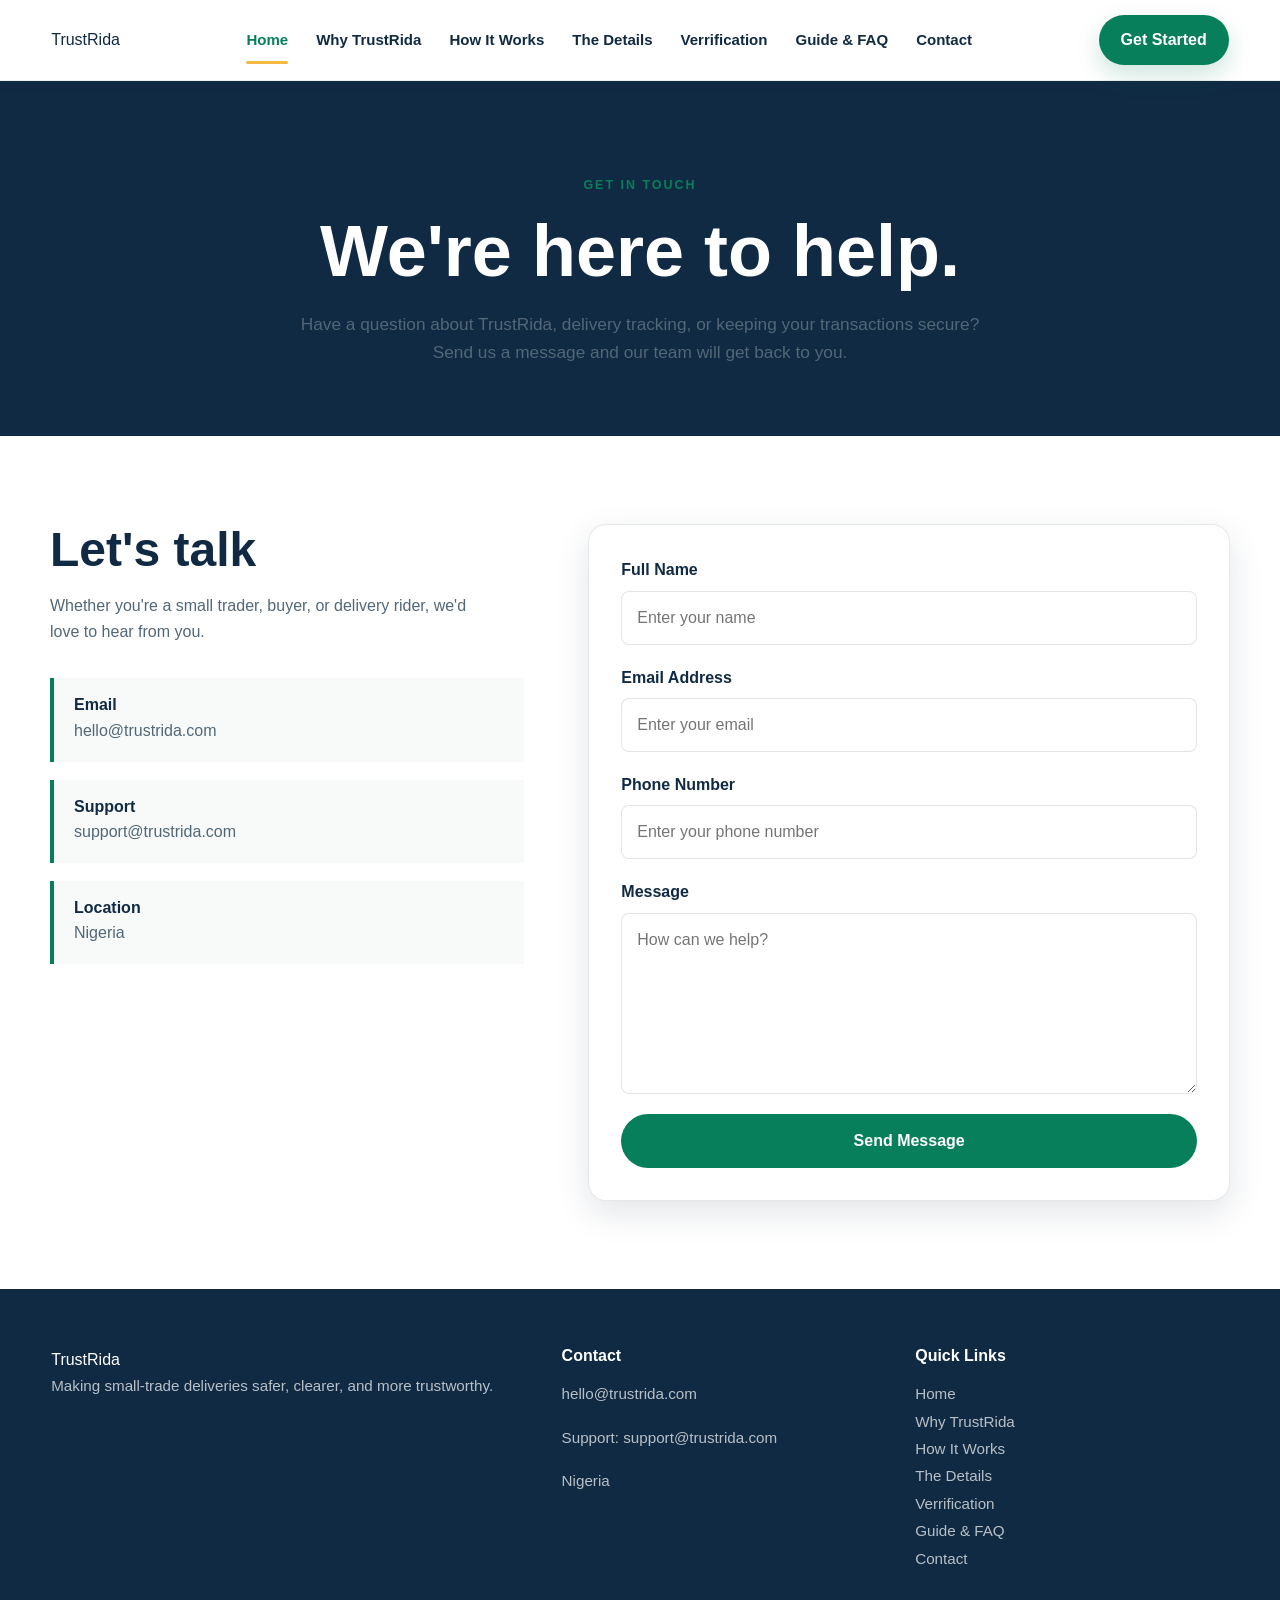
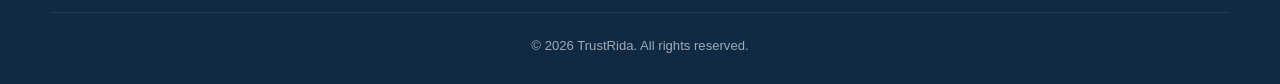
==== commit 98fd8c97: "Update navigation links in contact.html" ====
--- a/contact.html
+++ b/contact.html
@@ -182,10 +182,13 @@
             </a>
 
             <nav class="main-nav" aria-label="Main navigation">
-                <a href="index.html">Home</a>
-                <a href="index.html#how-it-works">How It Works</a>
-                <a href="index.html#features">Features</a>
-                <a href="contact.html" class="active" aria-current="page">Contact</a>
+                <a href="index.html" class="active" aria-current="page">Home</a>
+                <a href="Daelxsa.html">Why TrustRida</a>
+                <a href="how-it-works.html">How It Works</a>
+                <a href="oluwatoks.html">The Details</a>
+                <a href="energy.html">Verrification</a>
+                <a href="okakamushunu.html">Guide & FAQ</a>
+                <a href="contact.html">Contact</a>
             </nav>
 
             <a href="index.html" class="nav-button">
@@ -381,8 +384,11 @@
                 <h3>Quick Links</h3>
 
                 <a href="index.html">Home</a>
-                <a href="index.html#how-it-works">How It Works</a>
-                <a href="index.html#features">Features</a>
+                <a href="Daelxsa.html">Why TrustRida</a>
+                <a href="how-it-works.html">How It Works</a>
+                <a href="oluwatoks.html">The Details</a>
+                <a href="energy.html">Verrification</a>
+                <a href="okakamushunu.html">Guide & FAQ</a>
                 <a href="contact.html">Contact</a>
 
             </div>
@@ -401,4 +407,4 @@
     </footer>
 
 </body>
-</html>+</html>
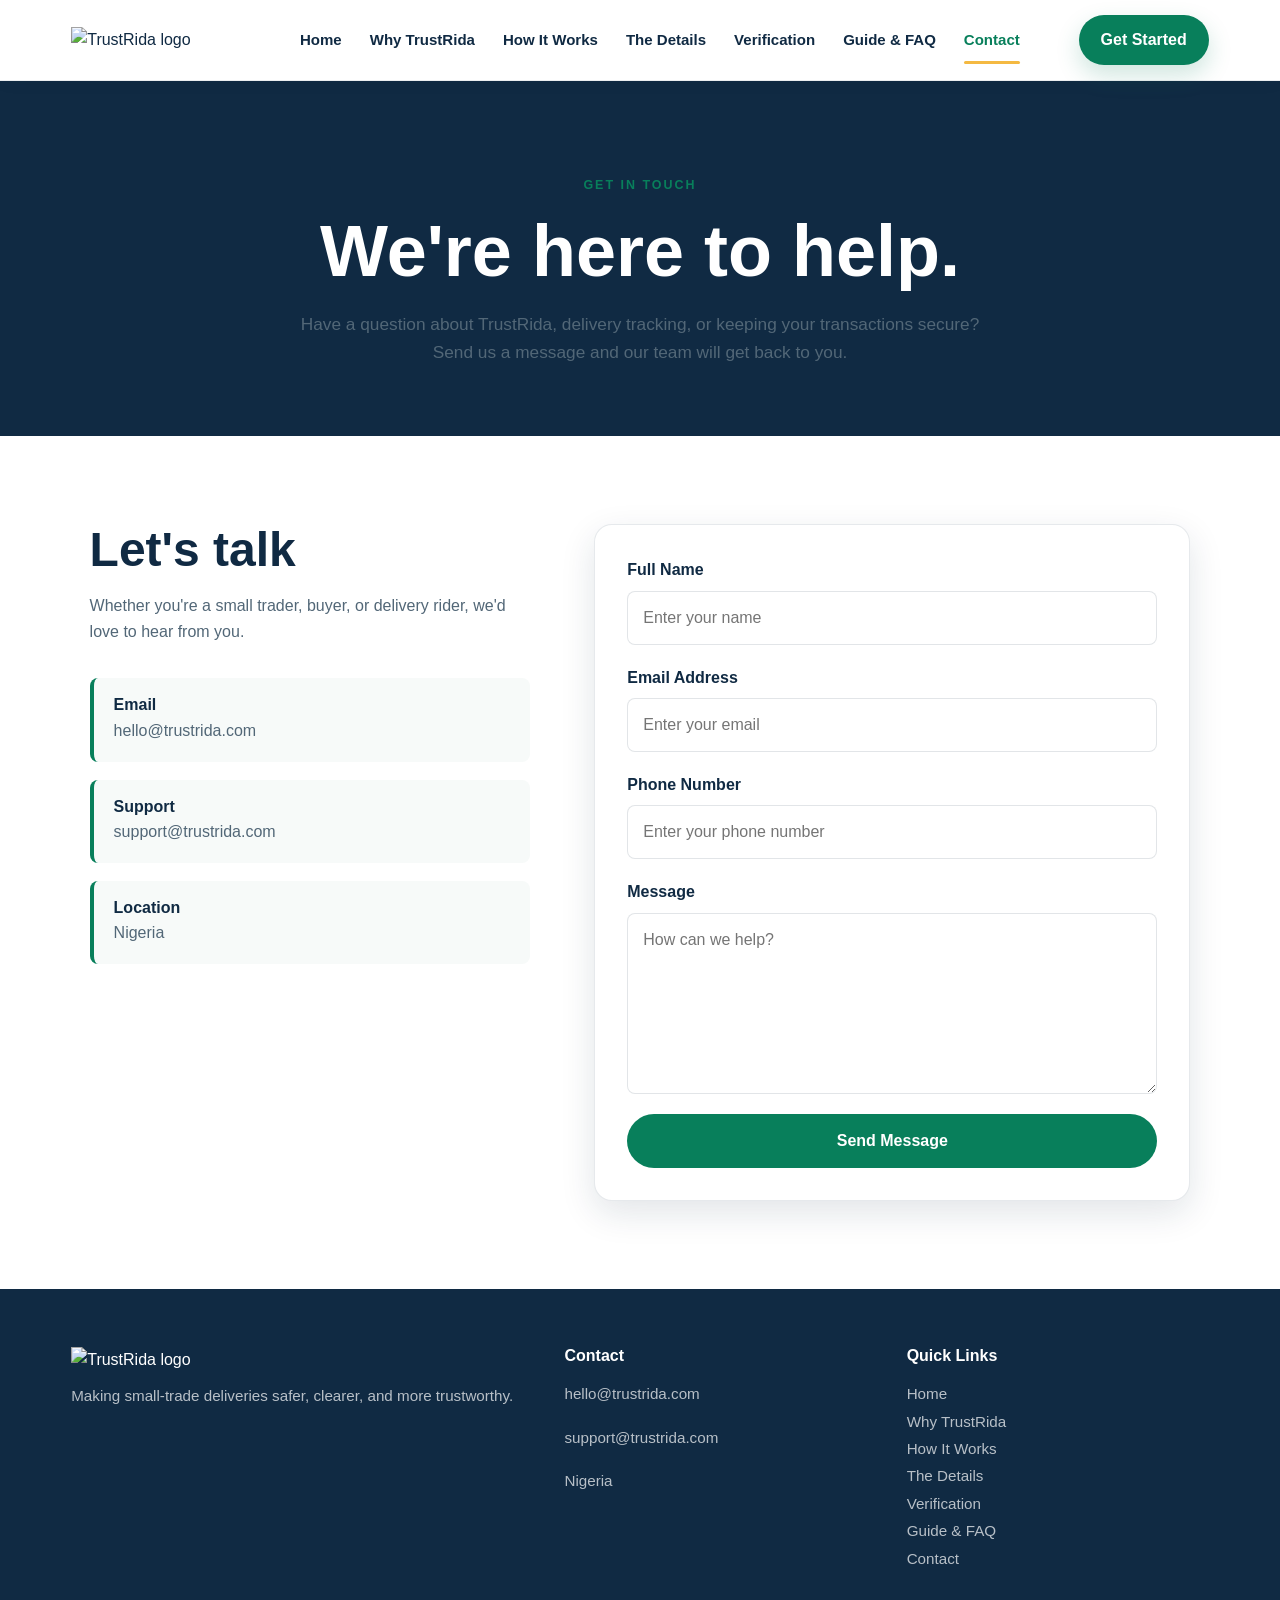
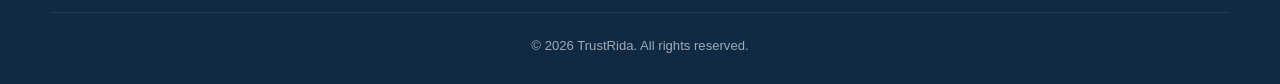
==== commit 10460a37: "Fix contact page alignment: use consistent logo, improve layout consistency, fix spacing and respons" ====
--- a/contact.html
+++ b/contact.html
@@ -22,13 +22,14 @@
 
         .contact-hero {
             padding: 90px 20px 70px;
-            background: var(--navy) ;
+            background: var(--navy);
         }
 
         .contact-hero-content,
         .contact-container {
-            width: min(1180px, 100%);
+            width: min(1180px, 92%);
             margin: 0 auto;
+            padding: 0 20px;
         }
 
         .contact-hero-content {
@@ -80,6 +81,7 @@
             padding: 18px 20px;
             border-left: 4px solid var(--green);
             background: #f7faf9;
+            border-radius: 8px;
         }
 
         .contact-item h3 {
@@ -126,6 +128,7 @@
             border: 1px solid var(--border);
             border-radius: 8px;
             resize: vertical;
+            font-family: inherit;
         }
 
         .form-group input:focus,
@@ -143,10 +146,19 @@
             border-radius: 999px;
             font-weight: 800;
             cursor: pointer;
+            transition: background var(--transition), transform var(--transition);
+            font-family: inherit;
         }
 
         .submit-button:hover {
             background: var(--trust-green-dark);
+            transform: translateY(-2px);
+        }
+
+        @media (max-width: 980px) {
+            .contact-container {
+                gap: 44px;
+            }
         }
 
         @media (max-width: 720px) {
@@ -161,11 +173,16 @@
             .contact-container {
                 grid-template-columns: 1fr;
                 gap: 44px;
+                padding: 0;
             }
 
             .contact-form-wrapper {
                 padding: 24px;
             }
+
+            .contact-hero-content {
+                padding: 0 20px;
+            }
         }
     </style>
 </head>
@@ -177,21 +194,21 @@
 
         <div class="nav-container">
 
-            <a href="index.html" class="logo">
-                TrustRida
+            <a href="index.html" class="logo" aria-label="TrustRida home">
+                <img src="https://i.postimg.cc/3wX8hdDJ/6a94c77d-6948-4028-94ad-6707c4aa324a.jpg" alt="TrustRida logo" class="brand-logo-image">
             </a>
 
             <nav class="main-nav" aria-label="Main navigation">
-                <a href="index.html" class="active" aria-current="page">Home</a>
+                <a href="index.html">Home</a>
                 <a href="Daelxsa.html">Why TrustRida</a>
                 <a href="how-it-works.html">How It Works</a>
                 <a href="oluwatoks.html">The Details</a>
-                <a href="energy.html">Verrification</a>
+                <a href="energy.html">Verification</a>
                 <a href="okakamushunu.html">Guide & FAQ</a>
-                <a href="contact.html">Contact</a>
+                <a href="contact.html" class="active" aria-current="page">Contact</a>
             </nav>
 
-            <a href="index.html" class="nav-button">
+            <a href="erikah.html" class="nav-button">
                 Get Started
             </a>
 
@@ -246,12 +263,12 @@
 
                         <div class="contact-item">
                             <h3>Email</h3>
-                            <p>hello@trustrida.com</p>
+                            <p><a href="mailto:hello@trustrida.com">hello@trustrida.com</a></p>
                         </div>
 
                         <div class="contact-item">
                             <h3>Support</h3>
-                            <p>support@trustrida.com</p>
+                            <p><a href="mailto:support@trustrida.com">support@trustrida.com</a></p>
                         </div>
 
                         <div class="contact-item">
@@ -358,8 +375,8 @@
 
             <div class="footer-brand">
 
-                <a href="index.html" class="logo">
-                    TrustRida
+                <a href="index.html" class="logo logo-footer" aria-label="TrustRida home">
+                    <img src="https://i.postimg.cc/3wX8hdDJ/6a94c77d-6948-4028-94ad-6707c4aa324a.jpg" alt="TrustRida logo" class="brand-logo-image">
                 </a>
 
                 <p>
@@ -374,7 +391,7 @@
                 <h3>Contact</h3>
 
                 <p><a href="mailto:hello@trustrida.com">hello@trustrida.com</a></p>
-                <p><a href="tel:+234">Support: support@trustrida.com</a></p>
+                <p><a href="mailto:support@trustrida.com">support@trustrida.com</a></p>
                 <p>Nigeria</p>
 
             </div>
@@ -387,7 +404,7 @@
                 <a href="Daelxsa.html">Why TrustRida</a>
                 <a href="how-it-works.html">How It Works</a>
                 <a href="oluwatoks.html">The Details</a>
-                <a href="energy.html">Verrification</a>
+                <a href="energy.html">Verification</a>
                 <a href="okakamushunu.html">Guide & FAQ</a>
                 <a href="contact.html">Contact</a>
 
--- a/css/style.css
+++ b/css/style.css
@@ -12,6 +12,7 @@
     --radius: 16px;
     --transition: 0.25s ease;
     --soft-green: rgba(8, 127, 91, 0.12);
+    --trust-green-dark: #066b4d;
 }
 
 * {
@@ -29,6 +30,9 @@
     background: #f7f5f1;
     color: var(--text);
     line-height: 1.6;
+    width: 100%;
+    min-width: 0;
+    overflow-x: hidden;
 }
 
 a {
@@ -59,6 +63,7 @@
 .container {
     width: min(1150px, 92%);
     margin: 0 auto;
+    padding: 0 20px;
 }
 
 /* ================= HEADER ================= */
@@ -81,6 +86,7 @@
     align-items: center;
     justify-content: space-between;
     gap: 24px;
+    padding: 0 20px;
 }
 
 .logo {
@@ -88,6 +94,7 @@
     align-items: center;
     justify-content: center;
     transition: opacity var(--transition), transform var(--transition);
+    flex-shrink: 0;
 }
 
 .brand-logo-image {
@@ -106,6 +113,9 @@
     display: flex;
     align-items: center;
     gap: 28px;
+    flex-wrap: wrap;
+    justify-content: center;
+    flex: 1;
 }
 
 .main-nav a {
@@ -115,6 +125,7 @@
     font-weight: 600;
     padding: 8px 0;
     transition: color var(--transition), transform var(--transition);
+    white-space: nowrap;
 }
 
 .main-nav a:hover {
@@ -146,6 +157,9 @@
     border-radius: 999px;
     font-weight: 800;
     transition: transform var(--transition), box-shadow var(--transition), background var(--transition), color var(--transition);
+    border: none;
+    cursor: pointer;
+    flex-shrink: 0;
 }
 
 .nav-button {
@@ -159,6 +173,7 @@
 .cta-button:hover,
 .btn-primary:hover {
     transform: translateY(-2px);
+    background: var(--trust-green-dark);
 }
 
 /* ================= HERO ================= */
@@ -170,7 +185,7 @@
     gap: 40px;
     width: min(1180px, 92%);
     margin: 0 auto;
-    padding: 90px 0 68px;
+    padding: 90px 20px 68px;
 }
 
 .hero-content {
@@ -385,7 +400,7 @@
 .problems-section,
 .how-it-works,
 .features {
-    padding: 90px 0;
+    padding: 90px 20px;
 }
 
 .problems-section {
@@ -515,7 +530,7 @@
     display: grid;
     grid-template-columns: 1.5fr 1fr 1fr;
     gap: 40px;
-    padding-bottom: 40px;
+    padding: 0 20px 40px;
 }
 
 .logo-footer {
@@ -557,7 +572,7 @@
     border-top: 1px solid rgba(255, 255, 255, 0.1);
     width: min(1180px, 92%);
     margin: 0 auto;
-    padding: 22px 0 28px;
+    padding: 22px 20px 28px;
     text-align: center;
 }
 
@@ -599,13 +614,24 @@
     .footer-container {
         grid-template-columns: 1fr 1fr;
     }
+
+    .nav-container {
+        flex-wrap: wrap;
+        justify-content: center;
+    }
+
+    .main-nav {
+        order: 3;
+        width: 100%;
+    }
 }
 
 @media (max-width: 720px) {
     .nav-container {
         flex-wrap: wrap;
         justify-content: center;
-        padding: 18px 0;
+        padding: 18px 20px;
+        min-height: auto;
     }
 
     .main-nav {
@@ -623,6 +649,8 @@
     .hero {
         width: 90%;
         padding-top: 60px;
+        padding-left: 0;
+        padding-right: 0;
     }
 
     .problems-grid,
@@ -635,13 +663,21 @@
     .problems-section,
     .how-it-works,
     .features {
-        padding: 72px 0;
+        padding: 72px 20px;
+    }
+
+    .brand-logo-image {
+        width: 140px;
     }
 }
 
 @media (max-width: 420px) {
     .logo {
         font-size: 1.2rem;
+    }
+
+    .brand-logo-image {
+        width: 120px;
     }
 
     .main-nav a {
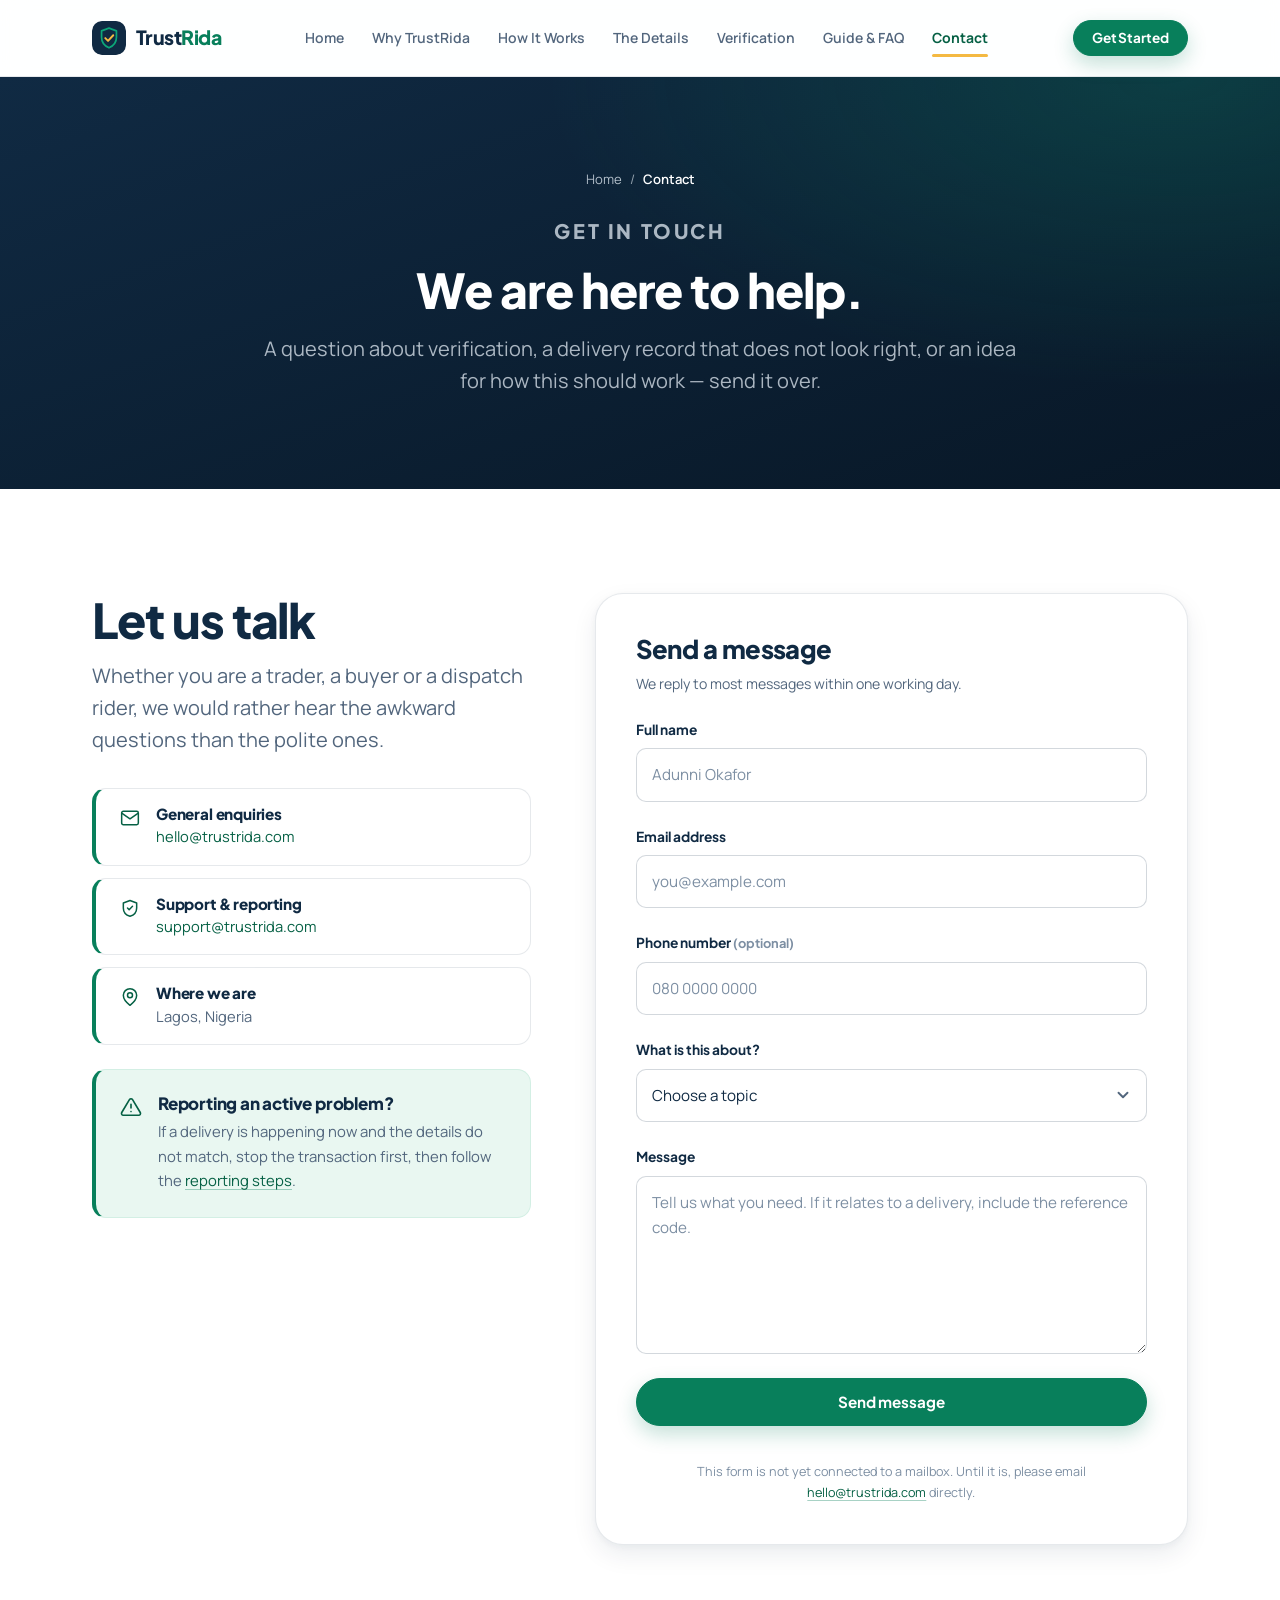
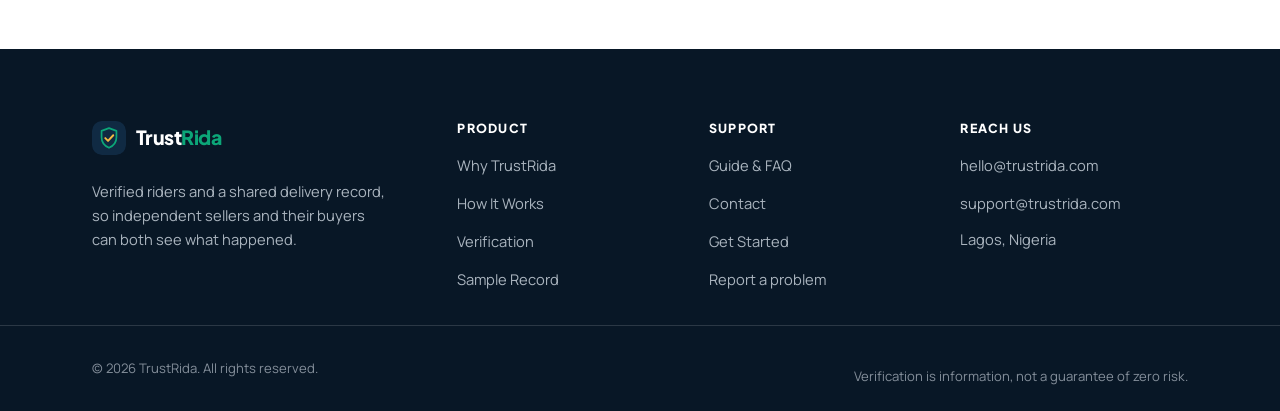
==== commit c583b33d: "all chnages made" ====
--- a/contact.html
+++ b/contact.html
@@ -1,427 +1,249 @@
 <!DOCTYPE html>
 <html lang="en">
+
 <head>
     <meta charset="UTF-8">
-    <meta name="viewport" content="width=device-width, initial-scale=1.0">
-
-    <title>Contact Us | TrustRida</title>
-
-    <!-- Brand CSS MUST come first -->
+    <meta name="viewport" content="width=device-width, initial-scale=1">
+    <meta name="theme-color" content="#102a43">
+
+    <title>Contact | TrustRida</title>
+    <meta name="description" content="Get in touch with TrustRida. Questions about verification, delivery records or reporting a mismatch — a real person reads every message.">
+
+    <meta property="og:type" content="website">
+    <meta property="og:site_name" content="TrustRida">
+    <meta property="og:title" content="Contact | TrustRida">
+    <meta property="og:description" content="Get in touch with TrustRida. Questions about verification, delivery records or reporting a mismatch — a real person reads every message.">
+    <meta name="twitter:card" content="summary_large_image">
+
+    <link rel="icon" href="assets/favicon.svg" type="image/svg+xml">
+
+    <link rel="preconnect" href="https://fonts.googleapis.com">
+    <link rel="preconnect" href="https://fonts.gstatic.com" crossorigin>
+    <link href="https://fonts.googleapis.com/css2?family=Manrope:wght@400;500;600;700&family=Plus+Jakarta+Sans:wght@600;700;800&display=swap" rel="stylesheet">
+
     <link rel="stylesheet" href="css/brand.css">
-
-    <!-- Page-specific CSS -->
-    <link rel="stylesheet" href="css/style.css">
-
-    <style>
-        body {
-            width: 100%;
-            min-width: 0;
-            margin: 0;
-            overflow-x: hidden;
-        }
-
-        .contact-hero {
-            padding: 90px 20px 70px;
-            background: var(--navy);
-        }
-
-        .contact-hero-content,
-        .contact-container {
-            width: min(1180px, 92%);
-            margin: 0 auto;
-            padding: 0 20px;
-        }
-
-        .contact-hero-content {
-            text-align: center;
-        }
-
-        .contact-hero h1 {
-            color: var(--white);
-            font-size: clamp(2.5rem, 6vw, 4.5rem);
-            margin-bottom: 20px;
-        }
-
-        .contact-hero-content > p:last-child {
-            max-width: 680px;
-            margin: 0 auto;
-            color: var(--muted);
-            font-size: 1.08rem;
-        }
-
-        .contact-section {
-            padding: 88px 20px;
-            background: #fff;
-        }
-
-        .contact-container {
-            display: grid;
-            grid-template-columns: minmax(0, 0.85fr) minmax(0, 1.15fr);
-            gap: 64px;
-            align-items: start;
-        }
-
-        .contact-info h2 {
-            color: var(--navy);
-            font-size: clamp(2rem, 4vw, 3rem);
-        }
-
-        .contact-info > p {
-            max-width: 440px;
-            color: var(--muted);
-        }
-
-        .contact-details {
-            display: grid;
-            gap: 18px;
-            margin-top: 34px;
-        }
-
-        .contact-item {
-            padding: 18px 20px;
-            border-left: 4px solid var(--green);
-            background: #f7faf9;
-            border-radius: 8px;
-        }
-
-        .contact-item h3 {
-            margin-bottom: 4px;
-            color: var(--navy);
-            font-size: 1rem;
-        }
-
-        .contact-item p {
-            margin: 0;
-            color: var(--muted);
-        }
-
-        .contact-form-wrapper {
-            width: 100%;
-            padding: 32px;
-            background: #fff;
-            border: 1px solid rgba(16, 42, 67, 0.1);
-            border-radius: 18px;
-            box-shadow: var(--shadow-md);
-        }
-
-        .contact-form {
-            display: grid;
-            gap: 20px;
-        }
-
-        .form-group {
-            display: grid;
-            gap: 8px;
-        }
-
-        .form-group label {
-            color: var(--navy);
-            font-weight: 700;
-        }
-
-        .form-group input,
-        .form-group textarea {
-            width: 100%;
-            padding: 13px 15px;
-            color: var(--text);
-            background: #fff;
-            border: 1px solid var(--border);
-            border-radius: 8px;
-            resize: vertical;
-            font-family: inherit;
-        }
-
-        .form-group input:focus,
-        .form-group textarea:focus {
-            border-color: var(--green);
-            outline: 3px solid rgba(8, 127, 91, 0.14);
-        }
-
-        .submit-button {
-            width: 100%;
-            padding: 14px 22px;
-            color: var(--white);
-            background: var(--green);
-            border: 0;
-            border-radius: 999px;
-            font-weight: 800;
-            cursor: pointer;
-            transition: background var(--transition), transform var(--transition);
-            font-family: inherit;
-        }
-
-        .submit-button:hover {
-            background: var(--trust-green-dark);
-            transform: translateY(-2px);
-        }
-
-        @media (max-width: 980px) {
-            .contact-container {
-                gap: 44px;
-            }
-        }
-
-        @media (max-width: 720px) {
-            .contact-hero {
-                padding: 64px 20px 52px;
-            }
-
-            .contact-section {
-                padding: 64px 20px;
-            }
-
-            .contact-container {
-                grid-template-columns: 1fr;
-                gap: 44px;
-                padding: 0;
-            }
-
-            .contact-form-wrapper {
-                padding: 24px;
-            }
-
-            .contact-hero-content {
-                padding: 0 20px;
-            }
-        }
-    </style>
+    <link rel="stylesheet" href="css/components.css">
+    <link rel="stylesheet" href="css/pages.css">
+
+    <script src="js/main.js" defer></script>
 </head>
 
 <body>
 
-    <!-- ================= HEADER / NAVIGATION ================= -->
+    <a class="skip-link" href="#main">Skip to main content</a>
+
     <header class="site-header">
-
         <div class="nav-container">
 
-            <a href="index.html" class="logo" aria-label="TrustRida home">
-                <img src="https://i.postimg.cc/3wX8hdDJ/6a94c77d-6948-4028-94ad-6707c4aa324a.jpg" alt="TrustRida logo" class="brand-logo-image">
+            <a class="logo" href="index.html" aria-label="TrustRida — home">
+                <img class="logo-mark" src="assets/logo-mark.svg" alt="" width="34" height="34">
+                <span class="logo-word">Trust<span>Rida</span></span>
             </a>
 
-            <nav class="main-nav" aria-label="Main navigation">
+            <button class="nav-toggle" type="button" aria-expanded="false" aria-controls="primary-nav" aria-label="Toggle navigation menu">
+                <span class="nav-toggle-bars" aria-hidden="true"></span>
+            </button>
+
+            <nav class="main-nav" id="primary-nav" aria-label="Primary">
                 <a href="index.html">Home</a>
                 <a href="Daelxsa.html">Why TrustRida</a>
                 <a href="how-it-works.html">How It Works</a>
                 <a href="oluwatoks.html">The Details</a>
                 <a href="energy.html">Verification</a>
-                <a href="okakamushunu.html">Guide & FAQ</a>
+                <a href="okakamushunu.html">Guide &amp; FAQ</a>
                 <a href="contact.html" class="active" aria-current="page">Contact</a>
             </nav>
 
-            <a href="erikah.html" class="nav-button">
-                Get Started
-            </a>
+            <div class="nav-cta">
+                <a class="btn btn--primary btn--sm" href="erikah.html">Get Started</a>
+            </div>
 
         </div>
-
     </header>
 
-
-    <!-- ================= MAIN CONTENT ================= -->
-    <main>
-
-        <!-- Contact Hero -->
-        <section class="contact-hero">
-
-            <div class="contact-hero-content">
-
-                <p class="eyebrow">GET IN TOUCH</p>
-
-                <h1>
-                    We're here to help.
-                </h1>
-
-                <p>
-                    Have a question about TrustRida, delivery tracking,
-                    or keeping your transactions secure? Send us a message
-                    and our team will get back to you.
-                </p>
-
-            </div>
-
+    <main id="main">
+
+        <!-- ============ PAGE HERO ============ -->
+        <section class="page-hero page-hero--center">
+            <div class="container">
+                <div class="page-hero__inner">
+                    <nav class="crumb crumb--invert" aria-label="Breadcrumb" style="justify-content: center;">
+                        <a href="index.html">Home</a>
+                        <span aria-hidden="true">/</span>
+                        <span aria-current="page">Contact</span>
+                    </nav>
+
+                    <p class="eyebrow eyebrow--invert">Get in touch</p>
+                    <h1>We are here to help.</h1>
+                    <p>
+                        A question about verification, a delivery record that does not look
+                        right, or an idea for how this should work &mdash; send it over.
+                    </p>
+                </div>
+            </div>
         </section>
 
 
-        <!-- ================= CONTACT SECTION ================= -->
-        <section class="contact-section">
-
-            <div class="contact-container">
-
-                <!-- Contact Information -->
-                <div class="contact-info">
-
-                    <h2>
-                        Let's talk
-                    </h2>
-
-                    <p>
-                        Whether you're a small trader, buyer, or delivery rider,
-                        we'd love to hear from you.
-                    </p>
-
-                    <div class="contact-details">
-
-                        <div class="contact-item">
-                            <h3>Email</h3>
-                            <p><a href="mailto:hello@trustrida.com">hello@trustrida.com</a></p>
+        <!-- ============ CONTACT ============ -->
+        <section class="section section--white">
+            <div class="container">
+                <div class="contact-layout">
+
+                    <div class="contact-info">
+                        <h2 style="margin-bottom: var(--space-3);">Let us talk</h2>
+                        <p class="lede" style="margin-bottom: var(--space-6);">
+                            Whether you are a trader, a buyer or a dispatch rider, we would
+                            rather hear the awkward questions than the polite ones.
+                        </p>
+
+                        <div class="grid" style="gap: var(--space-3);">
+
+                            <div class="contact-item">
+                                <svg viewBox="0 0 24 24" fill="none" stroke="currentColor" stroke-width="1.8" stroke-linecap="round" stroke-linejoin="round" aria-hidden="true"><rect x="2" y="4" width="20" height="16" rx="2"/><path d="m2.5 6.5 9.5 6.5 9.5-6.5"/></svg>
+                                <div>
+                                    <h3>General enquiries</h3>
+                                    <p><a href="mailto:hello@trustrida.com">hello@trustrida.com</a></p>
+                                </div>
+                            </div>
+
+                            <div class="contact-item">
+                                <svg viewBox="0 0 24 24" fill="none" stroke="currentColor" stroke-width="1.8" stroke-linecap="round" stroke-linejoin="round" aria-hidden="true"><path d="M12 3 4 6v6c0 5 3.4 8.6 8 10 4.6-1.4 8-5 8-10V6l-8-3Z"/><path d="m9 12 2 2 4-4"/></svg>
+                                <div>
+                                    <h3>Support &amp; reporting</h3>
+                                    <p><a href="mailto:support@trustrida.com">support@trustrida.com</a></p>
+                                </div>
+                            </div>
+
+                            <div class="contact-item">
+                                <svg viewBox="0 0 24 24" fill="none" stroke="currentColor" stroke-width="1.8" stroke-linecap="round" stroke-linejoin="round" aria-hidden="true"><path d="M20 10c0 6-8 12-8 12s-8-6-8-12a8 8 0 0 1 16 0Z"/><circle cx="12" cy="10" r="3"/></svg>
+                                <div>
+                                    <h3>Where we are</h3>
+                                    <p>Lagos, Nigeria</p>
+                                </div>
+                            </div>
+
                         </div>
 
-                        <div class="contact-item">
-                            <h3>Support</h3>
-                            <p><a href="mailto:support@trustrida.com">support@trustrida.com</a></p>
+                        <div class="notice notice--info" style="margin-top: var(--space-5);">
+                            <svg viewBox="0 0 24 24" fill="none" stroke="currentColor" stroke-width="1.8" stroke-linecap="round" stroke-linejoin="round" aria-hidden="true"><path d="M10.3 3.9 1.9 18a2 2 0 0 0 1.7 3h16.8a2 2 0 0 0 1.7-3L13.7 3.9a2 2 0 0 0-3.4 0Z"/><path d="M12 9v4M12 17h.01"/></svg>
+                            <div>
+                                <h3>Reporting an active problem?</h3>
+                                <p>If a delivery is happening now and the details do not match, stop the transaction first, then follow the <a href="energy.html#report">reporting steps</a>.</p>
+                            </div>
                         </div>
-
-                        <div class="contact-item">
-                            <h3>Location</h3>
-                            <p>Nigeria</p>
-                        </div>
-
                     </div>
 
+                    <div class="form-panel">
+                        <h2 style="font-size: var(--step-2); margin-bottom: var(--space-2);">Send a message</h2>
+                        <p class="muted small" style="margin-bottom: var(--space-5);">We reply to most messages within one working day.</p>
+
+                        <form class="form-grid" data-demo-form novalidate>
+
+                            <div class="form-status">
+                                <svg viewBox="0 0 24 24" fill="none" stroke="currentColor" stroke-width="2.5" stroke-linecap="round" stroke-linejoin="round" aria-hidden="true"><circle cx="12" cy="12" r="9"/><path d="m8.5 12.2 2.4 2.4 4.6-5"/></svg>
+                                <span>Thank you &mdash; your message has been prepared. We will be in touch at the address you gave.</span>
+                            </div>
+
+                            <div class="field">
+                                <label for="name">Full name</label>
+                                <input type="text" id="name" name="name" autocomplete="name" placeholder="Adunni Okafor" required>
+                            </div>
+
+                            <div class="field">
+                                <label for="email">Email address</label>
+                                <input type="email" id="email" name="email" autocomplete="email" placeholder="you@example.com" required>
+                            </div>
+
+                            <div class="field">
+                                <label for="phone">Phone number <span class="field-hint">(optional)</span></label>
+                                <input type="tel" id="phone" name="phone" autocomplete="tel" placeholder="080 0000 0000">
+                            </div>
+
+                            <div class="field">
+                                <label for="topic">What is this about?</label>
+                                <select id="topic" name="topic" required>
+                                    <option value="" disabled selected>Choose a topic</option>
+                                    <option value="seller">I sell and want to get set up</option>
+                                    <option value="buyer">I am a buyer with a question</option>
+                                    <option value="rider">I am a rider and want to verify</option>
+                                    <option value="report">Reporting a problem</option>
+                                    <option value="other">Something else</option>
+                                </select>
+                            </div>
+
+                            <div class="field">
+                                <label for="message">Message</label>
+                                <textarea id="message" name="message" rows="6" placeholder="Tell us what you need. If it relates to a delivery, include the reference code." required></textarea>
+                            </div>
+
+                            <button type="submit" class="btn btn--primary btn--block">Send message</button>
+
+                            <p class="form-note">
+                                This form is not yet connected to a mailbox. Until it is, please email
+                                <a href="mailto:hello@trustrida.com">hello@trustrida.com</a> directly.
+                            </p>
+
+                        </form>
+                    </div>
+
                 </div>
-
-
-                <!-- Contact Form -->
-                <div class="contact-form-wrapper">
-
-                    <form class="contact-form">
-
-                        <div class="form-group">
-
-                            <label for="name">
-                                Full Name
-                            </label>
-
-                            <input
-                                type="text"
-                                id="name"
-                                name="name"
-                                placeholder="Enter your name"
-                                required
-                            >
-
-                        </div>
-
-
-                        <div class="form-group">
-
-                            <label for="email">
-                                Email Address
-                            </label>
-
-                            <input
-                                type="email"
-                                id="email"
-                                name="email"
-                                placeholder="Enter your email"
-                                required
-                            >
-
-                        </div>
-
-
-                        <div class="form-group">
-
-                            <label for="phone">
-                                Phone Number
-                            </label>
-
-                            <input
-                                type="tel"
-                                id="phone"
-                                name="phone"
-                                placeholder="Enter your phone number"
-                            >
-
-                        </div>
-
-
-                        <div class="form-group">
-
-                            <label for="message">
-                                Message
-                            </label>
-
-                            <textarea
-                                id="message"
-                                name="message"
-                                rows="6"
-                                placeholder="How can we help?"
-                                required
-                            ></textarea>
-
-                        </div>
-
-
-                        <button type="submit" class="submit-button">
-                            Send Message
-                        </button>
-
-                    </form>
-
-                </div>
-
-            </div>
-
+            </div>
         </section>
 
     </main>
 
-
-    <!-- ================= FOOTER ================= -->
     <footer class="site-footer">
 
         <div class="footer-container">
 
             <div class="footer-brand">
-
-                <a href="index.html" class="logo logo-footer" aria-label="TrustRida home">
-                    <img src="https://i.postimg.cc/3wX8hdDJ/6a94c77d-6948-4028-94ad-6707c4aa324a.jpg" alt="TrustRida logo" class="brand-logo-image">
+                <a class="logo" href="index.html" aria-label="TrustRida — home">
+                    <img class="logo-mark" src="assets/logo-mark.svg" alt="" width="34" height="34">
+                    <span class="logo-word">Trust<span>Rida</span></span>
                 </a>
-
-                <p>
-                    Making small-trade deliveries safer,
-                    clearer, and more trustworthy.
-                </p>
-
-            </div>
-
-            <div class="footer-contact">
-
-                <h3>Contact</h3>
-
-                <p><a href="mailto:hello@trustrida.com">hello@trustrida.com</a></p>
-                <p><a href="mailto:support@trustrida.com">support@trustrida.com</a></p>
-                <p>Nigeria</p>
-
-            </div>
-
-            <div class="footer-links">
-
-                <h3>Quick Links</h3>
-
-                <a href="index.html">Home</a>
-                <a href="Daelxsa.html">Why TrustRida</a>
-                <a href="how-it-works.html">How It Works</a>
-                <a href="oluwatoks.html">The Details</a>
-                <a href="energy.html">Verification</a>
-                <a href="okakamushunu.html">Guide & FAQ</a>
-                <a href="contact.html">Contact</a>
-
+                <p>Verified riders and a shared delivery record, so independent sellers and their buyers can both see what happened.</p>
+            </div>
+
+            <div class="footer-col">
+                <h3>Product</h3>
+                <ul>
+                    <li><a href="Daelxsa.html">Why TrustRida</a></li>
+                    <li><a href="how-it-works.html">How It Works</a></li>
+                    <li><a href="energy.html">Verification</a></li>
+                    <li><a href="oluwatoks.html">Sample Record</a></li>
+                </ul>
+            </div>
+
+            <div class="footer-col">
+                <h3>Support</h3>
+                <ul>
+                    <li><a href="okakamushunu.html">Guide &amp; FAQ</a></li>
+                    <li><a href="contact.html">Contact</a></li>
+                    <li><a href="erikah.html">Get Started</a></li>
+                    <li><a href="energy.html#report">Report a problem</a></li>
+                </ul>
+            </div>
+
+            <div class="footer-col">
+                <h3>Reach us</h3>
+                <ul>
+                    <li><a href="mailto:hello@trustrida.com">hello@trustrida.com</a></li>
+                    <li><a href="mailto:support@trustrida.com">support@trustrida.com</a></li>
+                    <li><p>Lagos, Nigeria</p></li>
+                </ul>
             </div>
 
         </div>
 
-
         <div class="footer-bottom">
-
-            <p>
-                &copy; 2026 TrustRida. All rights reserved.
-            </p>
-
+            <div class="footer-bottom__inner">
+                <p>&copy; <span data-year>2026</span> TrustRida. All rights reserved.</p>
+                <p>Verification is information, not a guarantee of zero risk.</p>
+            </div>
         </div>
 
     </footer>
 
 </body>
+
 </html>
--- a/css/brand.css
+++ b/css/brand.css
@@ -1,158 +1,633 @@
-/* =========================================
-   TRUSTRIDA BRAND STYLES
-   ========================================= */
+/* =========================================================
+   TRUSTRIDA — BRAND FOUNDATION
+   Design tokens, reset, typography, buttons, form controls.
+   Load order: brand.css -> components.css -> pages.css
+   ========================================================= */
 
 :root {
-  --trust-green: #087f5b;
-  --trust-green-dark: #066b4d;
-  --deep-navy: #102a43;
-  --amber: #8a5a00;
-  --warm-cream: #fff8ee;
-  --white: #ffffff;
-  --light-gray: #f5f7fa;
-  --border: #d9e2ec;
-
-  --display-font: "Plus Jakarta Sans", sans-serif;
-  --body-font: "Manrope", sans-serif;
-
-  --brand-bg: #07111f;
-  --brand-bg-soft: #0f1d2d;
-  --brand-panel: #0e1b2b;
-  --brand-card: #13283e;
-  --brand-text: #eaf3ff;
-  --brand-muted: #9ab0c8;
-  --brand-line: rgba(154, 176, 200, 0.2);
-  --brand-accent: #2dd4bf;
-  --brand-accent-strong: #14b8a6;
-  --brand-accent-soft: rgba(45, 212, 191, 0.12);
-  --brand-white: #ffffff;
-  --brand-warning: #f59e0b;
-  --brand-danger: #ef4444;
-}
-
-/* BASIC PAGE STYLES */
+  /* --- Brand palette --------------------------------- */
+  --navy-900: #081726;
+  --navy-800: #0d2138;
+  --navy-700: #102a43;
+  --navy-600: #1b3a57;
+
+  --green-700: #056044;
+  --green-600: #087f5b;
+  --green-500: #0ca678;
+  --green-100: #d3efe4;
+  --green-50: #e9f7f1;
+
+  --amber-700: #7a4f00;
+  --amber-500: #f4b942;
+  --amber-100: #fbe7bb;
+  --amber-50: #fff8e6;
+
+  --danger-700: #8f1d15;
+  --danger-600: #b42318;
+  --danger-50: #fff2f0;
+
+  /* --- Semantic surfaces ----------------------------- */
+  --page: #f6f8f7;
+  --surface: #ffffff;
+  --surface-sunken: #f2f5f4;
+  --surface-cream: #fff8ee;
+  --surface-invert: var(--navy-700);
+
+  /* --- Text ------------------------------------------ */
+  --ink: #102a43;
+  --ink-muted: #52667d;
+  --ink-soft: #7d8fa3;
+  --ink-invert: #ffffff;
+  --ink-invert-muted: rgba(233, 241, 249, 0.72);
+
+  /* --- Lines & shadows ------------------------------- */
+  --line: rgba(16, 42, 67, 0.1);
+  --line-strong: rgba(16, 42, 67, 0.18);
+  --line-invert: rgba(255, 255, 255, 0.14);
+
+  --shadow-xs: 0 1px 2px rgba(16, 42, 67, 0.06);
+  --shadow-sm: 0 2px 8px rgba(16, 42, 67, 0.06), 0 1px 2px rgba(16, 42, 67, 0.04);
+  --shadow-md: 0 10px 24px rgba(16, 42, 67, 0.08), 0 2px 6px rgba(16, 42, 67, 0.04);
+  --shadow-lg: 0 24px 48px rgba(16, 42, 67, 0.12), 0 4px 12px rgba(16, 42, 67, 0.05);
+
+  /* --- Radii ----------------------------------------- */
+  --radius-xs: 6px;
+  --radius-sm: 10px;
+  --radius-md: 14px;
+  --radius-lg: 20px;
+  --radius-xl: 28px;
+  --radius-pill: 999px;
+
+  /* --- Spacing scale --------------------------------- */
+  --space-1: 4px;
+  --space-2: 8px;
+  --space-3: 12px;
+  --space-4: 16px;
+  --space-5: 24px;
+  --space-6: 32px;
+  --space-7: 48px;
+  --space-8: 64px;
+  --space-9: 88px;
+
+  /* --- Layout ---------------------------------------- */
+  --container: 1160px;
+  --container-narrow: 780px;
+  --gutter: clamp(20px, 5vw, 32px);
+  --section-y: clamp(64px, 9vw, 104px);
+  --header-h: 76px;
+
+  /* --- Type ------------------------------------------ */
+  --font-display: "Plus Jakarta Sans", "Segoe UI", system-ui, -apple-system, sans-serif;
+  --font-body: "Manrope", "Segoe UI", system-ui, -apple-system, sans-serif;
+  --font-mono: ui-monospace, "SF Mono", "Cascadia Mono", Menlo, Consolas, monospace;
+
+  --step--1: clamp(0.82rem, 0.79rem + 0.13vw, 0.88rem);
+  --step-0: clamp(0.98rem, 0.95rem + 0.16vw, 1.06rem);
+  --step-1: clamp(1.1rem, 1.04rem + 0.3vw, 1.25rem);
+  --step-2: clamp(1.3rem, 1.19rem + 0.55vw, 1.6rem);
+  --step-3: clamp(1.6rem, 1.4rem + 1vw, 2.15rem);
+  --step-4: clamp(2rem, 1.6rem + 1.9vw, 3rem);
+  --step-5: clamp(2.4rem, 1.75rem + 3.1vw, 4.1rem);
+
+  --ease: cubic-bezier(0.22, 0.61, 0.36, 1);
+  --speed: 0.22s;
+}
+
+/* =========================================================
+   RESET
+   ========================================================= */
+
 *,
 *::before,
 *::after {
   box-sizing: border-box;
+}
+
+* {
   margin: 0;
+}
+
+html {
+  -webkit-text-size-adjust: 100%;
+  scroll-behavior: smooth;
+  scroll-padding-top: calc(var(--header-h) + 16px);
+}
+
+body {
+  min-height: 100vh;
+  background: var(--page);
+  color: var(--ink);
+  font-family: var(--font-body);
+  font-size: var(--step-0);
+  line-height: 1.65;
+  font-weight: 400;
+  -webkit-font-smoothing: antialiased;
+  text-rendering: optimizeLegibility;
+  overflow-x: hidden;
+}
+
+img,
+svg,
+video {
+  display: block;
+  max-width: 100%;
+}
+
+img {
+  height: auto;
+}
+
+input,
+button,
+textarea,
+select {
+  font: inherit;
+  color: inherit;
+}
+
+button {
+  background: none;
+  border: 0;
   padding: 0;
-}
-
-html {
-  scroll-behavior: smooth;
-}
-
-body {
-  margin: 0;
-  color: var(--deep-navy);
-  background-color: var(--white);
-  font-family: var(--body-font);
-  line-height: 1.6;
-}
-
-/* HEADINGS */
+  cursor: pointer;
+}
+
+ul,
+ol {
+  padding: 0;
+  list-style: none;
+}
+
+table {
+  border-collapse: collapse;
+  width: 100%;
+}
+
+/* =========================================================
+   TYPOGRAPHY
+   ========================================================= */
+
 h1,
 h2,
 h3,
-h4 {
+h4,
+h5 {
+  font-family: var(--font-display);
+  color: var(--ink);
+  font-weight: 800;
+  line-height: 1.14;
+  letter-spacing: -0.022em;
+  text-wrap: balance;
+}
+
+h1 { font-size: var(--step-5); }
+h2 { font-size: var(--step-4); }
+h3 { font-size: var(--step-2); letter-spacing: -0.012em; }
+h4 { font-size: var(--step-1); font-weight: 700; letter-spacing: -0.008em; }
+h5 { font-size: var(--step-0); font-weight: 700; letter-spacing: 0; }
+
+p {
+  text-wrap: pretty;
+}
+
+/* Default vertical rhythm for free-flowing content. Zero specificity via
+   :where(), so component rules always win. Components that manage their own
+   spacing are opted out below. */
+:where(h1, h2, h3, h4, h5) + :where(p, ul, ol) {
+  margin-top: var(--space-3);
+}
+
+:where(p) + :where(p, ul, ol),
+:where(ul, ol) + :where(p) {
+  margin-top: var(--space-4);
+}
+
+/* Components set their own heading margins — do not stack a second gap. */
+:where(.feature-card, .step-card, .role-card, .person, .contact-item, .notice,
+  .limit-card, .pair-card__problem, .pair-card__solution, .proof-card__rider,
+  .proof-card__head, .card, .section-header, .cta-band, .report-item,
+  .faq-nav, .form-panel, .track-card) :where(h1, h2, h3, h4, h5) + :where(p, ul, ol) {
   margin-top: 0;
-  color: var(--deep-navy);
-  font-family: var(--display-font);
-  line-height: 1.2;
-}
-
-/* LINKS */
+}
+
+.lede {
+  font-size: var(--step-1);
+  line-height: 1.6;
+  color: var(--ink-muted);
+}
+
+.muted { color: var(--ink-muted); }
+.small { font-size: var(--step--1); }
+.mono { font-family: var(--font-mono); font-size: 0.86em; letter-spacing: -0.01em; }
+
 a {
-  color: inherit;
+  color: var(--green-700);
+  text-decoration-color: rgba(8, 127, 91, 0.35);
+  text-underline-offset: 3px;
+  transition: color var(--speed) var(--ease);
+}
+
+a:hover {
+  color: var(--green-600);
+}
+
+:focus-visible {
+  outline: 3px solid var(--amber-500);
+  outline-offset: 3px;
+  border-radius: 3px;
+}
+
+::selection {
+  background: var(--green-100);
+  color: var(--navy-700);
+}
+
+/* Eyebrow / kicker */
+.eyebrow {
+  display: inline-block;
+  margin-bottom: var(--space-4);
+  font-family: var(--font-display);
+  font-size: 0.75rem;
+  font-weight: 800;
+  letter-spacing: 0.13em;
+  text-transform: uppercase;
+  color: var(--green-600);
+}
+
+.eyebrow--invert { color: var(--green-500); }
+.eyebrow--amber { color: var(--amber-700); }
+
+/* =========================================================
+   LAYOUT PRIMITIVES
+   ========================================================= */
+
+.container {
+  width: 100%;
+  max-width: var(--container);
+  margin-inline: auto;
+  padding-inline: var(--gutter);
+}
+
+.container--narrow { max-width: var(--container-narrow); }
+
+.section {
+  padding-block: var(--section-y);
+}
+
+.section--tight { padding-block: clamp(48px, 6vw, 72px); }
+.section--cream { background: var(--surface-cream); }
+.section--sunken { background: var(--surface-sunken); }
+.section--white { background: var(--surface); }
+
+.section--invert {
+  background: var(--navy-700);
+  color: var(--ink-invert);
+}
+
+.section--invert h2,
+.section--invert h3 { color: var(--ink-invert); }
+
+.section--invert p { color: var(--ink-invert-muted); }
+
+.stack > * + * { margin-top: var(--space-4); }
+
+.skip-link {
+  position: absolute;
+  left: 16px;
+  top: -80px;
+  z-index: 2000;
+  padding: 12px 20px;
+  border-radius: 0 0 var(--radius-sm) var(--radius-sm);
+  background: var(--green-600);
+  color: #fff;
+  font-family: var(--font-display);
+  font-weight: 700;
   text-decoration: none;
-}
-
-a:hover {
-  text-decoration: underline;
-}
-
-a:focus-visible,
-button:focus-visible {
-  outline: 3px solid var(--amber);
-  outline-offset: 3px;
-}
-
-/* BUTTONS */
+  transition: top var(--speed) var(--ease);
+}
+
+.skip-link:focus {
+  top: 0;
+  color: #fff;
+}
+
+.visually-hidden {
+  position: absolute !important;
+  width: 1px;
+  height: 1px;
+  margin: -1px;
+  padding: 0;
+  overflow: hidden;
+  clip: rect(0 0 0 0);
+  clip-path: inset(50%);
+  white-space: nowrap;
+  border: 0;
+}
+
+/* =========================================================
+   BUTTONS
+   ========================================================= */
+
 .btn {
-  display: inline-block;
-  padding: 12px 20px;
-  border: 2px solid transparent;
-  border-radius: 10px;
-  font-family: var(--display-font);
+  --btn-bg: var(--green-600);
+  --btn-fg: #fff;
+  --btn-border: var(--green-600);
+  display: inline-flex;
+  align-items: center;
+  justify-content: center;
+  gap: 10px;
+  padding: 14px 26px;
+  border: 1.5px solid var(--btn-border);
+  border-radius: var(--radius-pill);
+  background: var(--btn-bg);
+  color: var(--btn-fg);
+  font-family: var(--font-display);
+  font-size: 0.95rem;
   font-weight: 700;
   line-height: 1.2;
+  letter-spacing: -0.005em;
   text-align: center;
   text-decoration: none;
   cursor: pointer;
   transition:
-    background-color 0.2s ease,
-    color 0.2s ease,
-    border-color 0.2s ease,
-    opacity 0.2s ease;
+    background-color var(--speed) var(--ease),
+    border-color var(--speed) var(--ease),
+    color var(--speed) var(--ease),
+    box-shadow var(--speed) var(--ease),
+    transform var(--speed) var(--ease);
 }
 
 .btn:hover {
+  color: var(--btn-fg);
+  transform: translateY(-2px);
+}
+
+.btn:active { transform: translateY(0); }
+
+.btn svg {
+  width: 18px;
+  height: 18px;
+  flex: none;
+}
+
+.btn--primary {
+  box-shadow: 0 8px 20px rgba(8, 127, 91, 0.24);
+}
+
+.btn--primary:hover {
+  --btn-bg: var(--green-700);
+  --btn-border: var(--green-700);
+  box-shadow: 0 12px 26px rgba(8, 127, 91, 0.3);
+}
+
+.btn--secondary {
+  --btn-bg: transparent;
+  --btn-fg: var(--navy-700);
+  --btn-border: var(--line-strong);
+}
+
+.btn--secondary:hover {
+  --btn-bg: var(--surface);
+  --btn-border: var(--navy-700);
+  box-shadow: var(--shadow-sm);
+}
+
+.btn--invert {
+  --btn-bg: #fff;
+  --btn-fg: var(--navy-700);
+  --btn-border: #fff;
+}
+
+.btn--invert:hover {
+  --btn-bg: var(--green-50);
+  --btn-border: var(--green-50);
+}
+
+.btn--ghost-invert {
+  --btn-bg: transparent;
+  --btn-fg: #fff;
+  --btn-border: var(--line-invert);
+}
+
+.btn--ghost-invert:hover {
+  --btn-bg: rgba(255, 255, 255, 0.08);
+  --btn-border: rgba(255, 255, 255, 0.5);
+}
+
+.btn--sm {
+  padding: 9px 18px;
+  font-size: 0.85rem;
+}
+
+.btn--block { width: 100%; }
+
+.btn[disabled],
+.btn[aria-disabled="true"] {
+  opacity: 0.55;
+  cursor: not-allowed;
+  transform: none;
+}
+
+.btn-row {
+  display: flex;
+  flex-wrap: wrap;
+  gap: var(--space-3);
+}
+
+/* Text link with arrow */
+.link-arrow {
+  display: inline-flex;
+  align-items: center;
+  gap: 8px;
+  font-family: var(--font-display);
+  font-weight: 700;
+  font-size: 0.92rem;
   text-decoration: none;
-}
-
-.btn-primary {
-  color: var(--white);
-  background-color: var(--trust-green);
-  border-color: var(--trust-green);
-}
-
-.btn-primary:hover {
-  background-color: var(--trust-green-dark);
-  border-color: var(--trust-green-dark);
-}
-
-.btn-secondary {
-  color: var(--deep-navy);
-  background-color: var(--white);
-  border-color: var(--deep-navy);
-}
-
-.btn-secondary:hover {
-  color: var(--white);
-  background-color: var(--deep-navy);
-}
-
-.btn:disabled,
-.btn[aria-disabled="true"] {
-  opacity: 0.6;
-  cursor: not-allowed;
-}
-
-/* CARDS */
+  color: var(--green-700);
+}
+
+.link-arrow svg {
+  width: 16px;
+  height: 16px;
+  transition: transform var(--speed) var(--ease);
+}
+
+.link-arrow:hover svg { transform: translateX(4px); }
+
+/* =========================================================
+   SURFACES
+   ========================================================= */
+
 .card {
-  padding: 24px;
-  background-color: var(--white);
-  border: 1px solid var(--border);
-  border-radius: 12px;
-}
-
-/* STATUS LABELS */
-.status-verified,
-.status-pending {
+  padding: var(--space-5);
+  background: var(--surface);
+  border: 1px solid var(--line);
+  border-radius: var(--radius-lg);
+  box-shadow: var(--shadow-sm);
+}
+
+.card--flat { box-shadow: none; }
+
+.card--cream {
+  background: var(--surface-cream);
+  border-color: var(--amber-100);
+}
+
+/* =========================================================
+   BADGES & STATUS
+   ========================================================= */
+
+.badge {
+  display: inline-flex;
+  align-items: center;
+  gap: 6px;
+  padding: 5px 12px;
+  border: 1px solid transparent;
+  border-radius: var(--radius-pill);
+  font-family: var(--font-display);
+  font-size: 0.72rem;
+  font-weight: 800;
+  letter-spacing: 0.06em;
+  text-transform: uppercase;
+  white-space: nowrap;
+}
+
+.badge svg { width: 13px; height: 13px; flex: none; }
+
+.badge--verified {
+  background: var(--green-50);
+  border-color: var(--green-100);
+  color: var(--green-700);
+}
+
+.badge--pending {
+  background: var(--amber-50);
+  border-color: var(--amber-100);
+  color: var(--amber-700);
+}
+
+.badge--review {
+  background: rgba(16, 42, 67, 0.06);
+  border-color: var(--line);
+  color: var(--ink-muted);
+}
+
+.badge--alert {
+  background: var(--danger-50);
+  border-color: rgba(180, 35, 24, 0.18);
+  color: var(--danger-600);
+}
+
+.badge--live {
+  background: var(--green-50);
+  border-color: var(--green-100);
+  color: var(--green-700);
+}
+
+.badge--live::before {
+  content: "";
+  width: 7px;
+  height: 7px;
+  border-radius: 50%;
+  background: var(--green-500);
+  box-shadow: 0 0 0 3px rgba(12, 166, 120, 0.2);
+}
+
+/* =========================================================
+   FORM CONTROLS
+   ========================================================= */
+
+.field {
+  display: grid;
+  gap: 7px;
+}
+
+.field > label,
+.field-label {
+  font-family: var(--font-display);
+  font-size: 0.86rem;
   font-weight: 700;
-}
-
-.status-verified {
-  color: var(--trust-green);
-}
-
-.status-pending {
-  color: var(--amber);
-}
-
-/* COMMON CONTAINER */
-.container {
-  width: min(90%, 1200px);
-  margin-inline: auto;
-}+  color: var(--navy-700);
+}
+
+.field-hint {
+  font-size: 0.8rem;
+  color: var(--ink-soft);
+}
+
+.field input,
+.field select,
+.field textarea {
+  width: 100%;
+  padding: 13px 15px;
+  background: var(--surface);
+  border: 1.5px solid var(--line-strong);
+  border-radius: var(--radius-sm);
+  font-size: 0.95rem;
+  color: var(--ink);
+  transition: border-color var(--speed) var(--ease), box-shadow var(--speed) var(--ease);
+}
+
+.field textarea {
+  min-height: 120px;
+  resize: vertical;
+}
+
+.field select {
+  appearance: none;
+  background-image: url("data:image/svg+xml,%3Csvg xmlns='http://www.w3.org/2000/svg' viewBox='0 0 24 24' fill='none' stroke='%2352667d' stroke-width='2.5' stroke-linecap='round' stroke-linejoin='round'%3E%3Cpath d='m6 9 6 6 6-6'/%3E%3C/svg%3E");
+  background-repeat: no-repeat;
+  background-position: right 14px center;
+  background-size: 18px;
+  padding-right: 42px;
+}
+
+.field input::placeholder,
+.field textarea::placeholder {
+  color: var(--ink-soft);
+}
+
+.field input:focus,
+.field select:focus,
+.field textarea:focus {
+  outline: none;
+  border-color: var(--green-600);
+  box-shadow: 0 0 0 4px rgba(8, 127, 91, 0.13);
+}
+
+.field input:focus-visible,
+.field select:focus-visible,
+.field textarea:focus-visible {
+  outline: 3px solid var(--amber-500);
+  outline-offset: 2px;
+}
+
+.field-row {
+  display: grid;
+  grid-template-columns: repeat(auto-fit, minmax(180px, 1fr));
+  gap: var(--space-4);
+}
+
+/* =========================================================
+   MOTION PREFERENCES
+   ========================================================= */
+
+@media (prefers-reduced-motion: reduce) {
+  html { scroll-behavior: auto; }
+
+  *,
+  *::before,
+  *::after {
+    animation-duration: 0.001ms !important;
+    animation-iteration-count: 1 !important;
+    transition-duration: 0.001ms !important;
+    scroll-behavior: auto !important;
+  }
+}
+
+@media print {
+  .site-header,
+  .site-footer,
+  .nav-toggle { display: none !important; }
+  body { background: #fff; }
+}
--- a/css/components.css
+++ b/css/components.css
@@ -0,0 +1,782 @@
+/* =========================================================
+   TRUSTRIDA — COMPONENTS
+   Header, navigation, footer, section headers, cards,
+   accordion, tables, notices. Requires brand.css.
+   ========================================================= */
+
+/* =========================================================
+   SITE HEADER
+   ========================================================= */
+
+.site-header {
+  position: sticky;
+  top: 0;
+  z-index: 900;
+  background: rgba(255, 255, 255, 0.9);
+  backdrop-filter: saturate(180%) blur(14px);
+  -webkit-backdrop-filter: saturate(180%) blur(14px);
+  border-bottom: 1px solid var(--line);
+}
+
+.nav-container {
+  display: flex;
+  align-items: center;
+  gap: var(--space-5);
+  width: 100%;
+  max-width: var(--container);
+  min-height: var(--header-h);
+  margin-inline: auto;
+  padding-inline: var(--gutter);
+}
+
+/* --- Logo lockup ------------------------------------- */
+
+.logo {
+  display: inline-flex;
+  align-items: center;
+  gap: 10px;
+  flex: none;
+  text-decoration: none;
+  color: var(--navy-700);
+  transition: opacity var(--speed) var(--ease);
+}
+
+.logo:hover { opacity: 0.82; color: var(--navy-700); }
+
+.logo-mark {
+  width: 34px;
+  height: 34px;
+  flex: none;
+  border-radius: 10px;
+}
+
+.logo-word {
+  font-family: var(--font-display);
+  font-size: 1.22rem;
+  font-weight: 800;
+  letter-spacing: -0.028em;
+  line-height: 1;
+  white-space: nowrap;
+}
+
+.logo-word span { color: var(--green-600); }
+
+/* --- Primary navigation ------------------------------ */
+
+.main-nav {
+  display: flex;
+  align-items: center;
+  gap: 2px;
+  margin-inline: auto;
+}
+
+.main-nav a {
+  position: relative;
+  display: inline-block;
+  padding: 9px 13px;
+  border-radius: var(--radius-xs);
+  color: var(--ink-muted);
+  font-size: 0.875rem;
+  font-weight: 600;
+  text-decoration: none;
+  white-space: nowrap;
+  transition: color var(--speed) var(--ease), background-color var(--speed) var(--ease);
+}
+
+.main-nav a:hover {
+  color: var(--navy-700);
+  background: rgba(16, 42, 67, 0.05);
+}
+
+.main-nav a.active {
+  color: var(--green-700);
+  font-weight: 700;
+}
+
+.main-nav a.active::after {
+  content: "";
+  position: absolute;
+  left: 13px;
+  right: 13px;
+  bottom: 2px;
+  height: 2.5px;
+  border-radius: var(--radius-pill);
+  background: var(--amber-500);
+}
+
+.nav-cta { flex: none; }
+
+/* --- Mobile toggle ----------------------------------- */
+
+.nav-toggle {
+  display: none;
+  align-items: center;
+  justify-content: center;
+  width: 44px;
+  height: 44px;
+  flex: none;
+  margin-left: auto;
+  border: 1.5px solid var(--line-strong);
+  border-radius: var(--radius-sm);
+  background: var(--surface);
+  color: var(--navy-700);
+  transition: background-color var(--speed) var(--ease), border-color var(--speed) var(--ease);
+}
+
+.nav-toggle:hover { border-color: var(--navy-700); }
+
+.nav-toggle-bars {
+  position: relative;
+  display: block;
+  width: 19px;
+  height: 2px;
+  border-radius: 2px;
+  background: currentColor;
+  transition: background-color var(--speed) var(--ease);
+}
+
+.nav-toggle-bars::before,
+.nav-toggle-bars::after {
+  content: "";
+  position: absolute;
+  left: 0;
+  width: 19px;
+  height: 2px;
+  border-radius: 2px;
+  background: currentColor;
+  transition: transform var(--speed) var(--ease), top var(--speed) var(--ease);
+}
+
+.nav-toggle-bars::before { top: -6px; }
+.nav-toggle-bars::after { top: 6px; }
+
+.nav-toggle[aria-expanded="true"] .nav-toggle-bars {
+  background: transparent;
+}
+
+.nav-toggle[aria-expanded="true"] .nav-toggle-bars::before {
+  top: 0;
+  transform: rotate(45deg);
+}
+
+.nav-toggle[aria-expanded="true"] .nav-toggle-bars::after {
+  top: 0;
+  transform: rotate(-45deg);
+}
+
+@media (max-width: 1040px) {
+  .main-nav a { padding: 9px 10px; font-size: 0.83rem; }
+  .main-nav a.active::after { left: 10px; right: 10px; }
+  .nav-cta .btn { padding: 11px 18px; font-size: 0.85rem; }
+}
+
+@media (max-width: 900px) {
+  :root { --header-h: 66px; }
+
+  .nav-toggle { display: inline-flex; }
+
+  .main-nav,
+  .nav-cta {
+    display: none;
+  }
+
+  .site-header.is-open .main-nav,
+  .site-header.is-open .nav-cta {
+    display: flex;
+  }
+
+  .site-header.is-open .nav-container {
+    flex-wrap: wrap;
+    padding-bottom: var(--space-4);
+  }
+
+  .site-header.is-open .main-nav {
+    order: 3;
+    flex-direction: column;
+    align-items: stretch;
+    width: 100%;
+    gap: 2px;
+    margin: 0;
+    padding-top: var(--space-3);
+    border-top: 1px solid var(--line);
+  }
+
+  .site-header.is-open .main-nav a {
+    padding: 13px 12px;
+    font-size: 0.95rem;
+    border-radius: var(--radius-sm);
+  }
+
+  .site-header.is-open .main-nav a.active::after {
+    left: 12px;
+    right: auto;
+    bottom: 8px;
+    width: 22px;
+  }
+
+  .site-header.is-open .nav-cta {
+    order: 4;
+    width: 100%;
+    margin-top: var(--space-3);
+  }
+
+  .site-header.is-open .nav-cta .btn {
+    width: 100%;
+    padding: 14px 22px;
+    font-size: 0.95rem;
+  }
+}
+
+/* =========================================================
+   SECTION HEADER
+   ========================================================= */
+
+.section-header {
+  max-width: 720px;
+  margin-bottom: clamp(32px, 4vw, 52px);
+}
+
+.section-header--center {
+  margin-inline: auto;
+  text-align: center;
+}
+
+.section-header h2 { margin-bottom: var(--space-3); }
+
+.section-header p {
+  font-size: var(--step-1);
+  line-height: 1.6;
+  color: var(--ink-muted);
+}
+
+.section--invert .section-header p { color: var(--ink-invert-muted); }
+
+/* =========================================================
+   GRIDS
+   ========================================================= */
+
+.grid {
+  display: grid;
+  gap: var(--space-5);
+}
+
+.grid--2 { grid-template-columns: repeat(auto-fit, minmax(min(420px, 100%), 1fr)); }
+.grid--3 { grid-template-columns: repeat(auto-fit, minmax(min(268px, 100%), 1fr)); }
+.grid--4 { grid-template-columns: repeat(auto-fit, minmax(min(230px, 100%), 1fr)); }
+
+/* =========================================================
+   ICON TILE
+   ========================================================= */
+
+.icon-tile {
+  display: grid;
+  place-items: center;
+  width: 46px;
+  height: 46px;
+  margin-bottom: var(--space-4);
+  border-radius: var(--radius-md);
+  background: var(--green-50);
+  color: var(--green-700);
+}
+
+.icon-tile svg {
+  width: 22px;
+  height: 22px;
+}
+
+.icon-tile--amber { background: var(--amber-50); color: var(--amber-700); }
+.icon-tile--navy { background: rgba(16, 42, 67, 0.07); color: var(--navy-700); }
+.icon-tile--danger { background: var(--danger-50); color: var(--danger-600); }
+
+.icon-tile--invert {
+  background: rgba(255, 255, 255, 0.1);
+  color: var(--green-500);
+}
+
+/* =========================================================
+   FEATURE CARD
+   ========================================================= */
+
+.feature-card {
+  display: flex;
+  flex-direction: column;
+  padding: var(--space-5);
+  background: var(--surface);
+  border: 1px solid var(--line);
+  border-radius: var(--radius-lg);
+  box-shadow: var(--shadow-sm);
+  transition: transform var(--speed) var(--ease), box-shadow var(--speed) var(--ease),
+    border-color var(--speed) var(--ease);
+}
+
+.feature-card:hover {
+  transform: translateY(-3px);
+  border-color: var(--green-100);
+  box-shadow: var(--shadow-md);
+}
+
+.feature-card h3 {
+  margin-bottom: var(--space-2);
+  font-size: var(--step-1);
+}
+
+.feature-card p {
+  color: var(--ink-muted);
+  font-size: 0.95rem;
+}
+
+.feature-card--invert {
+  background: rgba(255, 255, 255, 0.04);
+  border-color: var(--line-invert);
+  box-shadow: none;
+}
+
+.feature-card--invert:hover {
+  background: rgba(255, 255, 255, 0.07);
+  border-color: rgba(255, 255, 255, 0.24);
+}
+
+.feature-card--invert h3 { color: #fff; }
+.feature-card--invert p { color: var(--ink-invert-muted); }
+
+/* =========================================================
+   NUMBERED STEP CARD
+   ========================================================= */
+
+.step-card {
+  position: relative;
+  padding: var(--space-5);
+  background: var(--surface);
+  border: 1px solid var(--line);
+  border-radius: var(--radius-lg);
+  box-shadow: var(--shadow-sm);
+}
+
+.step-card__num {
+  display: inline-grid;
+  place-items: center;
+  width: 38px;
+  height: 38px;
+  margin-bottom: var(--space-4);
+  border-radius: 50%;
+  background: var(--navy-700);
+  color: #fff;
+  font-family: var(--font-display);
+  font-size: 0.88rem;
+  font-weight: 800;
+}
+
+.step-card h3 {
+  margin-bottom: var(--space-2);
+  font-size: var(--step-1);
+}
+
+.step-card p {
+  color: var(--ink-muted);
+  font-size: 0.95rem;
+}
+
+.step-card__meta {
+  margin-top: var(--space-4);
+}
+
+/* Connected step flow (desktop) */
+.steps-flow {
+  display: grid;
+  gap: var(--space-5);
+  grid-template-columns: repeat(auto-fit, minmax(250px, 1fr));
+}
+
+/* =========================================================
+   CHECK LIST
+   ========================================================= */
+
+.check-list {
+  display: grid;
+  gap: var(--space-3);
+}
+
+.check-list li {
+  position: relative;
+  padding-left: 30px;
+  color: var(--ink-muted);
+  font-size: 0.95rem;
+}
+
+.check-list li::before {
+  content: "";
+  position: absolute;
+  left: 0;
+  top: 0.34em;
+  width: 18px;
+  height: 18px;
+  border-radius: 50%;
+  background: var(--green-50) url("data:image/svg+xml,%3Csvg xmlns='http://www.w3.org/2000/svg' viewBox='0 0 24 24' fill='none' stroke='%23056044' stroke-width='3.5' stroke-linecap='round' stroke-linejoin='round'%3E%3Cpath d='M20 6 9 17l-5-5'/%3E%3C/svg%3E") center / 11px no-repeat;
+}
+
+.check-list--invert li { color: var(--ink-invert-muted); }
+
+.check-list--invert li::before {
+  background-color: rgba(12, 166, 120, 0.18);
+}
+
+.cross-list li::before {
+  background: var(--danger-50) url("data:image/svg+xml,%3Csvg xmlns='http://www.w3.org/2000/svg' viewBox='0 0 24 24' fill='none' stroke='%23b42318' stroke-width='3.5' stroke-linecap='round' stroke-linejoin='round'%3E%3Cpath d='M18 6 6 18M6 6l12 12'/%3E%3C/svg%3E") center / 10px no-repeat;
+}
+
+/* =========================================================
+   NOTICE / CALLOUT
+   ========================================================= */
+
+.notice {
+  display: flex;
+  gap: var(--space-4);
+  padding: var(--space-5);
+  border: 1px solid var(--amber-100);
+  border-left: 4px solid var(--amber-500);
+  border-radius: var(--radius-md);
+  background: var(--surface-cream);
+}
+
+.notice svg {
+  width: 22px;
+  height: 22px;
+  flex: none;
+  margin-top: 2px;
+  color: var(--amber-700);
+}
+
+.notice h3 {
+  margin-bottom: 6px;
+  font-size: var(--step-0);
+  font-weight: 800;
+}
+
+.notice p {
+  font-size: 0.93rem;
+  color: var(--ink-muted);
+}
+
+.notice p:last-child { margin-bottom: 0; }
+
+.notice--info {
+  background: var(--green-50);
+  border-color: var(--green-100);
+  border-left-color: var(--green-600);
+}
+
+.notice--info svg { color: var(--green-700); }
+
+/* =========================================================
+   STAT STRIP
+   ========================================================= */
+
+.stat-strip {
+  display: grid;
+  grid-template-columns: repeat(auto-fit, minmax(170px, 1fr));
+  gap: var(--space-5);
+  padding: var(--space-5);
+  background: var(--surface);
+  border: 1px solid var(--line);
+  border-radius: var(--radius-lg);
+  box-shadow: var(--shadow-sm);
+}
+
+.stat {
+  text-align: center;
+}
+
+.stat + .stat {
+  border-left: 1px solid var(--line);
+}
+
+.stat__value {
+  display: block;
+  font-family: var(--font-display);
+  font-size: var(--step-3);
+  font-weight: 800;
+  letter-spacing: -0.03em;
+  color: var(--navy-700);
+  line-height: 1.1;
+}
+
+.stat__label {
+  display: block;
+  margin-top: 4px;
+  font-size: 0.82rem;
+  color: var(--ink-muted);
+}
+
+@media (max-width: 640px) {
+  .stat + .stat { border-left: 0; border-top: 1px solid var(--line); padding-top: var(--space-4); }
+}
+
+/* =========================================================
+   ACCORDION (FAQ)
+   ========================================================= */
+
+.accordion {
+  display: grid;
+  gap: var(--space-3);
+}
+
+.accordion-item {
+  overflow: hidden;
+  background: var(--surface);
+  border: 1px solid var(--line);
+  border-radius: var(--radius-md);
+  transition: border-color var(--speed) var(--ease), box-shadow var(--speed) var(--ease);
+}
+
+.accordion-item.is-open {
+  border-color: var(--green-100);
+  box-shadow: var(--shadow-sm);
+}
+
+.accordion-trigger {
+  display: flex;
+  align-items: center;
+  justify-content: space-between;
+  gap: var(--space-4);
+  width: 100%;
+  padding: 18px 20px;
+  text-align: left;
+  font-family: var(--font-display);
+  font-size: 1rem;
+  font-weight: 700;
+  color: var(--navy-700);
+  line-height: 1.4;
+  text-wrap: pretty;
+}
+
+.accordion-trigger:hover { color: var(--green-700); }
+
+.accordion-icon {
+  position: relative;
+  flex: none;
+  width: 22px;
+  height: 22px;
+  border-radius: 50%;
+  background: var(--green-50);
+}
+
+.accordion-icon::before,
+.accordion-icon::after {
+  content: "";
+  position: absolute;
+  top: 50%;
+  left: 50%;
+  width: 10px;
+  height: 2px;
+  border-radius: 2px;
+  background: var(--green-700);
+  transform: translate(-50%, -50%);
+  transition: transform var(--speed) var(--ease), opacity var(--speed) var(--ease);
+}
+
+.accordion-icon::after { transform: translate(-50%, -50%) rotate(90deg); }
+
+.accordion-item.is-open .accordion-icon::after {
+  transform: translate(-50%, -50%) rotate(0deg);
+  opacity: 0;
+}
+
+.accordion-panel {
+  display: grid;
+  grid-template-rows: 0fr;
+  transition: grid-template-rows 0.26s var(--ease);
+}
+
+.accordion-item.is-open .accordion-panel { grid-template-rows: 1fr; }
+
+.accordion-panel > div { overflow: hidden; }
+
+.accordion-panel p {
+  padding: 0 20px 20px;
+  color: var(--ink-muted);
+  font-size: 0.95rem;
+}
+
+/* =========================================================
+   DATA TABLE
+   ========================================================= */
+
+.table-wrap {
+  overflow-x: auto;
+  border: 1px solid var(--line);
+  border-radius: var(--radius-lg);
+  background: var(--surface);
+  box-shadow: var(--shadow-sm);
+  -webkit-overflow-scrolling: touch;
+}
+
+.table-head {
+  display: flex;
+  flex-wrap: wrap;
+  align-items: center;
+  justify-content: space-between;
+  gap: var(--space-3);
+  padding: 16px 20px;
+  border-bottom: 1px solid var(--line);
+  background: var(--surface-sunken);
+  font-family: var(--font-display);
+  font-size: 0.9rem;
+  font-weight: 700;
+}
+
+.data-table {
+  min-width: 560px;
+  font-size: 0.9rem;
+}
+
+.data-table th {
+  padding: 12px 20px;
+  border-bottom: 1px solid var(--line);
+  text-align: left;
+  font-family: var(--font-display);
+  font-size: 0.76rem;
+  font-weight: 700;
+  letter-spacing: 0.06em;
+  text-transform: uppercase;
+  color: var(--ink-soft);
+  white-space: nowrap;
+}
+
+.data-table td {
+  padding: 14px 20px;
+  border-bottom: 1px solid var(--line);
+  vertical-align: middle;
+}
+
+.data-table tbody tr:last-child td { border-bottom: 0; }
+.data-table tbody tr:hover { background: var(--surface-sunken); }
+
+.table-foot {
+  display: flex;
+  flex-wrap: wrap;
+  align-items: center;
+  justify-content: space-between;
+  gap: var(--space-3);
+  padding: 14px 20px;
+  border-top: 1px solid var(--line);
+  background: var(--surface-sunken);
+  font-size: 0.84rem;
+  color: var(--ink-muted);
+}
+
+/* =========================================================
+   CTA BAND
+   ========================================================= */
+
+.cta-band {
+  display: flex;
+  flex-wrap: wrap;
+  align-items: center;
+  justify-content: space-between;
+  gap: var(--space-6);
+  padding: clamp(32px, 5vw, 56px);
+  border-radius: var(--radius-xl);
+  background:
+    radial-gradient(120% 140% at 100% 0%, rgba(12, 166, 120, 0.28) 0%, transparent 58%),
+    linear-gradient(135deg, var(--navy-700) 0%, var(--navy-900) 100%);
+  color: #fff;
+}
+
+.cta-band__text { max-width: 560px; }
+
+.cta-band h2 {
+  margin-bottom: var(--space-3);
+  color: #fff;
+  font-size: var(--step-3);
+}
+
+.cta-band p {
+  color: var(--ink-invert-muted);
+  font-size: 1.02rem;
+}
+
+/* =========================================================
+   SITE FOOTER
+   ========================================================= */
+
+.site-footer {
+  background: var(--navy-900);
+  color: var(--ink-invert);
+}
+
+.footer-container {
+  display: grid;
+  grid-template-columns: minmax(240px, 1.5fr) repeat(auto-fit, minmax(160px, 1fr));
+  gap: var(--space-6) var(--space-5);
+  width: 100%;
+  max-width: var(--container);
+  margin-inline: auto;
+  padding: clamp(48px, 6vw, 72px) var(--gutter) var(--space-6);
+}
+
+.footer-brand .logo { color: #fff; }
+.footer-brand .logo:hover { color: #fff; }
+.footer-brand .logo-word span { color: var(--green-500); }
+
+.footer-brand p {
+  max-width: 300px;
+  margin-top: var(--space-4);
+  color: var(--ink-invert-muted);
+  font-size: 0.92rem;
+}
+
+.footer-col h3 {
+  margin-bottom: var(--space-4);
+  color: #fff;
+  font-size: 0.78rem;
+  font-weight: 800;
+  letter-spacing: 0.1em;
+  text-transform: uppercase;
+}
+
+.footer-col ul {
+  display: grid;
+  gap: 10px;
+}
+
+.footer-col a,
+.footer-col p {
+  color: var(--ink-invert-muted);
+  font-size: 0.92rem;
+  text-decoration: none;
+  transition: color var(--speed) var(--ease);
+}
+
+.footer-col a:hover { color: var(--green-500); }
+
+.footer-col a.active {
+  color: #fff;
+  font-weight: 600;
+}
+
+.footer-bottom {
+  border-top: 1px solid var(--line-invert);
+}
+
+.footer-bottom__inner {
+  display: flex;
+  flex-wrap: wrap;
+  align-items: center;
+  justify-content: space-between;
+  gap: var(--space-3);
+  max-width: var(--container);
+  margin-inline: auto;
+  padding: var(--space-5) var(--gutter);
+}
+
+.footer-bottom p {
+  color: rgba(233, 241, 249, 0.55);
+  font-size: 0.82rem;
+}
+
+.footer-bottom a {
+  color: rgba(233, 241, 249, 0.55);
+  text-decoration: none;
+}
+
+.footer-bottom a:hover { color: #fff; }
--- a/css/pages.css
+++ b/css/pages.css
@@ -0,0 +1,843 @@
+/* =========================================================
+   TRUSTRIDA — PAGE LAYOUTS
+   Hero variants, proof card, comparison, detail record,
+   contact and form pages. Requires brand.css + components.css.
+   ========================================================= */
+
+/* =========================================================
+   HOME HERO
+   ========================================================= */
+
+.hero {
+  position: relative;
+  overflow: hidden;
+  background:
+    radial-gradient(90% 70% at 88% 8%, rgba(12, 166, 120, 0.09) 0%, transparent 60%),
+    radial-gradient(70% 60% at 4% 96%, rgba(244, 185, 66, 0.11) 0%, transparent 62%),
+    var(--page);
+  border-bottom: 1px solid var(--line);
+}
+
+.hero__inner {
+  display: grid;
+  grid-template-columns: minmax(0, 1.05fr) minmax(0, 0.95fr);
+  align-items: center;
+  gap: clamp(32px, 5vw, 64px);
+  padding-block: clamp(56px, 8vw, 96px);
+}
+
+.hero h1 {
+  margin-bottom: var(--space-5);
+  line-height: 1.02;
+}
+
+.hero h1 em {
+  font-style: normal;
+  color: var(--green-600);
+}
+
+.hero__sub {
+  max-width: 54ch;
+  margin-bottom: var(--space-6);
+  font-size: var(--step-1);
+  line-height: 1.62;
+  color: var(--ink-muted);
+}
+
+.hero__actions {
+  display: flex;
+  flex-wrap: wrap;
+  gap: var(--space-3);
+  margin-bottom: var(--space-6);
+}
+
+.hero__points {
+  display: flex;
+  flex-wrap: wrap;
+  gap: var(--space-3) var(--space-5);
+}
+
+.hero__points li {
+  position: relative;
+  padding-left: 26px;
+  font-size: 0.9rem;
+  font-weight: 600;
+  color: var(--navy-700);
+}
+
+.hero__points li::before {
+  content: "";
+  position: absolute;
+  left: 0;
+  top: 0.24em;
+  width: 17px;
+  height: 17px;
+  border-radius: 50%;
+  background: var(--green-50) url("data:image/svg+xml,%3Csvg xmlns='http://www.w3.org/2000/svg' viewBox='0 0 24 24' fill='none' stroke='%23056044' stroke-width='3.5' stroke-linecap='round' stroke-linejoin='round'%3E%3Cpath d='M20 6 9 17l-5-5'/%3E%3C/svg%3E") center / 10px no-repeat;
+}
+
+/* --- Page hero (interior pages) ---------------------- */
+
+.page-hero {
+  position: relative;
+  overflow: hidden;
+  background:
+    radial-gradient(85% 130% at 92% 0%, rgba(12, 166, 120, 0.22) 0%, transparent 58%),
+    linear-gradient(160deg, var(--navy-700) 0%, var(--navy-900) 100%);
+  color: #fff;
+}
+
+.page-hero__inner {
+  max-width: 780px;
+  padding-block: clamp(56px, 8vw, 92px);
+}
+
+.page-hero--center .page-hero__inner {
+  margin-inline: auto;
+  text-align: center;
+}
+
+.page-hero h1 {
+  margin-bottom: var(--space-4);
+  color: #fff;
+  font-size: var(--step-4);
+}
+
+.page-hero h1 em {
+  font-style: normal;
+  color: var(--green-500);
+}
+
+.page-hero p {
+  font-size: var(--step-1);
+  line-height: 1.6;
+  color: var(--ink-invert-muted);
+}
+
+.page-hero .btn-row { margin-top: var(--space-6); }
+.page-hero--center .btn-row { justify-content: center; }
+
+/* Breadcrumb */
+.crumb {
+  display: flex;
+  flex-wrap: wrap;
+  align-items: center;
+  gap: 8px;
+  margin-bottom: var(--space-5);
+  font-size: 0.82rem;
+  color: var(--ink-soft);
+}
+
+.crumb a { color: var(--ink-muted); text-decoration: none; }
+.crumb a:hover { color: var(--green-700); }
+.crumb span[aria-current] { color: var(--navy-700); font-weight: 600; }
+
+.crumb--invert { color: rgba(233, 241, 249, 0.6); }
+.crumb--invert a { color: rgba(233, 241, 249, 0.75); }
+.crumb--invert a:hover { color: #fff; }
+.crumb--invert span[aria-current] { color: #fff; }
+
+/* =========================================================
+   TRACKING PREVIEW CARD (home hero visual)
+   ========================================================= */
+
+.track-card {
+  position: relative;
+  overflow: hidden;
+  width: min(100%, 460px);
+  margin-inline: auto;
+  padding: var(--space-5);
+  border: 1px solid rgba(255, 255, 255, 0.1);
+  border-radius: var(--radius-xl);
+  background: linear-gradient(165deg, var(--navy-700) 0%, var(--navy-900) 100%);
+  box-shadow: var(--shadow-lg);
+  color: #fff;
+}
+
+.track-card::before {
+  content: "";
+  position: absolute;
+  right: -70px;
+  bottom: -90px;
+  width: 240px;
+  height: 240px;
+  border-radius: 50%;
+  background: rgba(12, 166, 120, 0.2);
+  filter: blur(8px);
+}
+
+.track-card__head,
+.track-card__body,
+.track-card__foot {
+  position: relative;
+  z-index: 1;
+}
+
+.track-card__head {
+  display: flex;
+  align-items: flex-start;
+  justify-content: space-between;
+  gap: var(--space-4);
+  padding-bottom: var(--space-4);
+  border-bottom: 1px solid var(--line-invert);
+  margin-bottom: var(--space-5);
+}
+
+.track-card__title {
+  font-family: var(--font-display);
+  font-size: 0.98rem;
+  font-weight: 800;
+  color: #fff;
+}
+
+.track-card__ref {
+  display: block;
+  margin-top: 3px;
+  font-family: var(--font-mono);
+  font-size: 0.76rem;
+  color: rgba(233, 241, 249, 0.6);
+}
+
+.track-card .badge--live {
+  background: rgba(12, 166, 120, 0.16);
+  border-color: rgba(12, 166, 120, 0.35);
+  color: #6ee7b7;
+}
+
+/* Timeline */
+.timeline {
+  display: grid;
+  gap: 0;
+  margin-bottom: var(--space-5);
+}
+
+.timeline__row {
+  position: relative;
+  display: flex;
+  align-items: center;
+  justify-content: space-between;
+  gap: var(--space-4);
+  padding: 12px 0 12px 34px;
+}
+
+.timeline__row::before {
+  content: "";
+  position: absolute;
+  left: 5px;
+  top: 50%;
+  width: 13px;
+  height: 13px;
+  margin-top: -6.5px;
+  border-radius: 50%;
+  border: 2px solid rgba(255, 255, 255, 0.3);
+  background: var(--navy-900);
+}
+
+.timeline__row:not(:last-child)::after {
+  content: "";
+  position: absolute;
+  left: 11px;
+  top: calc(50% + 8px);
+  width: 2px;
+  height: calc(100% - 16px);
+  background: rgba(255, 255, 255, 0.14);
+}
+
+.timeline__row--done::before {
+  border-color: var(--green-500);
+  background: var(--green-500);
+}
+
+.timeline__row--active::before {
+  border-color: var(--green-500);
+  background: var(--navy-900);
+  box-shadow: 0 0 0 4px rgba(12, 166, 120, 0.22);
+}
+
+.timeline__label {
+  font-size: 0.92rem;
+  font-weight: 600;
+  color: #eaf2fb;
+}
+
+.timeline__time {
+  font-family: var(--font-mono);
+  font-size: 0.76rem;
+  color: rgba(233, 241, 249, 0.55);
+  white-space: nowrap;
+}
+
+.timeline__row--pending .timeline__label { color: rgba(233, 241, 249, 0.55); }
+
+.track-card__foot {
+  display: grid;
+  grid-template-columns: 1fr 1fr;
+  gap: var(--space-3);
+}
+
+.track-stat {
+  padding: 14px 16px;
+  border: 1px solid var(--line-invert);
+  border-radius: var(--radius-md);
+  background: rgba(255, 255, 255, 0.05);
+}
+
+.track-stat strong {
+  display: block;
+  font-family: var(--font-display);
+  font-size: 1.4rem;
+  font-weight: 800;
+  letter-spacing: -0.03em;
+  color: #fff;
+  line-height: 1.15;
+}
+
+.track-stat span {
+  font-size: 0.76rem;
+  color: rgba(233, 241, 249, 0.62);
+}
+
+/* =========================================================
+   PROOF / VERIFICATION CARD
+   ========================================================= */
+
+.proof-card {
+  width: min(100%, 440px);
+  margin-inline: auto;
+  overflow: hidden;
+  background: var(--surface);
+  border: 1px solid var(--line);
+  border-radius: var(--radius-xl);
+  box-shadow: var(--shadow-lg);
+}
+
+.proof-card__head {
+  display: flex;
+  align-items: flex-start;
+  justify-content: space-between;
+  gap: var(--space-4);
+  padding: 18px 22px;
+  border-bottom: 1px solid var(--line);
+  background: var(--surface-sunken);
+}
+
+.proof-card__head h3 {
+  font-size: 0.98rem;
+  font-weight: 800;
+}
+
+.proof-card__head span {
+  display: block;
+  margin-top: 2px;
+  font-size: 0.78rem;
+  color: var(--ink-soft);
+}
+
+.proof-card__rider {
+  display: flex;
+  align-items: center;
+  gap: var(--space-4);
+  padding: 22px;
+  border-bottom: 1px solid var(--line);
+}
+
+.avatar {
+  display: grid;
+  place-items: center;
+  width: 52px;
+  height: 52px;
+  flex: none;
+  border-radius: 50%;
+  background: var(--navy-700);
+  color: #fff;
+  font-family: var(--font-display);
+  font-size: 1.02rem;
+  font-weight: 800;
+  letter-spacing: -0.01em;
+}
+
+.avatar--sm { width: 38px; height: 38px; font-size: 0.82rem; }
+
+.proof-card__rider h4 { font-size: 1.05rem; margin-bottom: 1px; }
+.proof-card__rider p { font-size: 0.84rem; color: var(--ink-muted); }
+
+.proof-card__checks {
+  display: grid;
+  gap: 2px;
+  padding: 14px 22px 20px;
+}
+
+.proof-check {
+  display: flex;
+  align-items: center;
+  gap: 12px;
+  padding: 9px 0;
+  font-size: 0.92rem;
+  color: var(--ink);
+}
+
+.proof-check + .proof-check { border-top: 1px solid var(--line); }
+
+.proof-check__icon {
+  display: grid;
+  place-items: center;
+  width: 22px;
+  height: 22px;
+  flex: none;
+  border-radius: 50%;
+  background: var(--green-50);
+  color: var(--green-700);
+}
+
+.proof-check__icon svg { width: 13px; height: 13px; }
+
+.proof-check__value {
+  margin-left: auto;
+  font-family: var(--font-mono);
+  font-size: 0.8rem;
+  color: var(--ink-muted);
+}
+
+.proof-card__foot {
+  padding: 14px 22px;
+  border-top: 1px solid var(--line);
+  background: var(--surface-sunken);
+  font-size: 0.8rem;
+  color: var(--ink-muted);
+}
+
+/* =========================================================
+   SPLIT / MEDIA SECTIONS
+   ========================================================= */
+
+.split {
+  display: grid;
+  grid-template-columns: repeat(auto-fit, minmax(min(300px, 100%), 1fr));
+  align-items: center;
+  gap: clamp(32px, 5vw, 64px);
+}
+
+.split--wide-left { grid-template-columns: minmax(0, 1.1fr) minmax(0, 0.9fr); }
+
+@media (max-width: 860px) {
+  .split--wide-left { grid-template-columns: 1fr; }
+  .hero__inner { grid-template-columns: 1fr; }
+}
+
+/* =========================================================
+   COMPARISON TABLE (Why TrustRida)
+   ========================================================= */
+
+.compare-grid {
+  display: grid;
+  grid-template-columns: repeat(auto-fit, minmax(min(280px, 100%), 1fr));
+  gap: var(--space-5);
+}
+
+.compare-card {
+  display: flex;
+  flex-direction: column;
+  padding: var(--space-5);
+  border: 1px solid var(--line);
+  border-radius: var(--radius-lg);
+  background: var(--surface);
+}
+
+.compare-card--old {
+  background: var(--surface-sunken);
+  border-style: dashed;
+}
+
+.compare-card--new {
+  border-color: var(--green-100);
+  box-shadow: var(--shadow-md);
+}
+
+.compare-card__label {
+  margin-bottom: var(--space-4);
+  font-family: var(--font-display);
+  font-size: 0.74rem;
+  font-weight: 800;
+  letter-spacing: 0.1em;
+  text-transform: uppercase;
+  color: var(--ink-soft);
+}
+
+.compare-card--new .compare-card__label { color: var(--green-700); }
+
+/* Problem / solution pair */
+.pair-card {
+  display: flex;
+  flex-direction: column;
+  gap: var(--space-4);
+  padding: var(--space-5);
+  border: 1px solid var(--line);
+  border-radius: var(--radius-lg);
+  background: var(--surface);
+  box-shadow: var(--shadow-sm);
+}
+
+.pair-card__problem h3 {
+  display: flex;
+  align-items: center;
+  gap: 10px;
+  margin-bottom: 6px;
+  font-size: var(--step-1);
+}
+
+.pair-card__problem p { color: var(--ink-muted); font-size: 0.95rem; }
+
+.pair-card__solution {
+  margin-top: auto;
+  padding-top: var(--space-4);
+  border-top: 1px dashed var(--line-strong);
+}
+
+.pair-card__solution strong {
+  display: block;
+  margin-bottom: 4px;
+  font-family: var(--font-display);
+  font-size: 0.74rem;
+  font-weight: 800;
+  letter-spacing: 0.09em;
+  text-transform: uppercase;
+  color: var(--green-700);
+}
+
+.pair-card__solution p { font-size: 0.95rem; color: var(--ink); }
+
+/* =========================================================
+   AUDIENCE TABS / ROLE CARDS
+   ========================================================= */
+
+.role-card {
+  display: flex;
+  flex-direction: column;
+  padding: var(--space-5);
+  border: 1px solid var(--line);
+  border-radius: var(--radius-lg);
+  background: var(--surface);
+  box-shadow: var(--shadow-sm);
+  transition: transform var(--speed) var(--ease), box-shadow var(--speed) var(--ease);
+}
+
+.role-card:hover { transform: translateY(-3px); box-shadow: var(--shadow-md); }
+
+.role-card__tag {
+  align-self: flex-start;
+  margin-bottom: var(--space-4);
+}
+
+.role-card h3 { margin-bottom: var(--space-2); font-size: var(--step-1); }
+.role-card > p { margin-bottom: var(--space-4); color: var(--ink-muted); font-size: 0.95rem; }
+.role-card .check-list { margin-bottom: var(--space-5); }
+.role-card .link-arrow { margin-top: auto; }
+
+/* =========================================================
+   DETAIL PAGE — RECORD / PEOPLE
+   ========================================================= */
+
+.people-grid {
+  display: grid;
+  grid-template-columns: repeat(auto-fit, minmax(min(200px, 100%), 1fr));
+  gap: var(--space-4);
+}
+
+.person {
+  padding: var(--space-4);
+  border: 1px solid var(--line);
+  border-radius: var(--radius-md);
+  background: var(--surface);
+}
+
+.person__role {
+  margin: var(--space-3) 0 2px;
+  font-family: var(--font-display);
+  font-size: 0.7rem;
+  font-weight: 800;
+  letter-spacing: 0.09em;
+  text-transform: uppercase;
+  color: var(--green-700);
+}
+
+.person__name { font-family: var(--font-display); font-weight: 700; font-size: 0.98rem; }
+.person__meta { margin-top: 2px; font-size: 0.84rem; color: var(--ink-muted); }
+
+.record-steps {
+  display: grid;
+  gap: 0;
+  counter-reset: rstep;
+}
+
+.record-steps li {
+  position: relative;
+  counter-increment: rstep;
+  padding: 0 0 var(--space-5) 46px;
+}
+
+.record-steps li:last-child { padding-bottom: 0; }
+
+.record-steps li::before {
+  content: counter(rstep, decimal-leading-zero);
+  position: absolute;
+  left: 0;
+  top: 0;
+  display: grid;
+  place-items: center;
+  width: 30px;
+  height: 30px;
+  border-radius: 50%;
+  background: var(--green-600);
+  color: #fff;
+  font-family: var(--font-display);
+  font-size: 0.72rem;
+  font-weight: 800;
+}
+
+.record-steps li:not(:last-child)::after {
+  content: "";
+  position: absolute;
+  left: 14px;
+  top: 34px;
+  width: 2px;
+  height: calc(100% - 34px);
+  background: var(--line-strong);
+}
+
+.record-steps strong {
+  display: block;
+  margin-bottom: 3px;
+  font-family: var(--font-display);
+  font-size: 1rem;
+}
+
+.record-steps p { color: var(--ink-muted); font-size: 0.94rem; }
+
+/* Sample-data flag */
+.sample-flag {
+  display: inline-flex;
+  align-items: center;
+  gap: 8px;
+  padding: 8px 14px;
+  border: 1px dashed var(--amber-500);
+  border-radius: var(--radius-pill);
+  background: var(--amber-50);
+  color: var(--amber-700);
+  font-size: 0.8rem;
+  font-weight: 600;
+}
+
+.sample-flag svg { width: 15px; height: 15px; flex: none; }
+
+/* =========================================================
+   VERIFICATION PAGE — LIMITS
+   ========================================================= */
+
+.limit-grid {
+  display: grid;
+  grid-template-columns: repeat(auto-fit, minmax(min(300px, 100%), 1fr));
+  gap: var(--space-5);
+}
+
+.limit-card {
+  padding: var(--space-5);
+  border: 1px solid var(--green-100);
+  border-top: 4px solid var(--green-600);
+  border-radius: var(--radius-lg);
+  background: var(--surface);
+  box-shadow: var(--shadow-sm);
+}
+
+.limit-card--no {
+  border-color: rgba(180, 35, 24, 0.2);
+  border-top-color: var(--danger-600);
+}
+
+.limit-card h3 {
+  margin-bottom: var(--space-4);
+  font-size: var(--step-1);
+}
+
+/* Report steps */
+.report-list {
+  display: grid;
+  gap: var(--space-3);
+}
+
+.report-item {
+  padding: var(--space-4);
+  border: 1px solid var(--line-invert);
+  border-radius: var(--radius-md);
+  background: rgba(255, 255, 255, 0.05);
+}
+
+.report-item strong {
+  display: block;
+  margin-bottom: 3px;
+  font-family: var(--font-display);
+  font-size: 0.92rem;
+  color: #fff;
+}
+
+.report-item span {
+  font-size: 0.9rem;
+  color: var(--ink-invert-muted);
+}
+
+/* =========================================================
+   CONTACT PAGE
+   ========================================================= */
+
+.contact-layout {
+  display: grid;
+  grid-template-columns: minmax(0, 0.85fr) minmax(0, 1.15fr);
+  gap: clamp(32px, 5vw, 64px);
+  align-items: start;
+}
+
+@media (max-width: 900px) {
+  .contact-layout { grid-template-columns: 1fr; }
+}
+
+.contact-item {
+  display: flex;
+  gap: var(--space-4);
+  padding: var(--space-4) var(--space-5);
+  border: 1px solid var(--line);
+  border-left: 4px solid var(--green-600);
+  border-radius: var(--radius-md);
+  background: var(--surface);
+}
+
+.contact-item svg {
+  width: 20px;
+  height: 20px;
+  flex: none;
+  margin-top: 3px;
+  color: var(--green-700);
+}
+
+.contact-item h3 { margin-bottom: 2px; font-size: 0.95rem; font-weight: 800; }
+.contact-item p { font-size: 0.92rem; color: var(--ink-muted); }
+.contact-item a { text-decoration: none; }
+
+.form-panel {
+  padding: clamp(24px, 3.5vw, 40px);
+  border: 1px solid var(--line);
+  border-radius: var(--radius-xl);
+  background: var(--surface);
+  box-shadow: var(--shadow-md);
+}
+
+.form-grid {
+  display: grid;
+  gap: var(--space-5);
+}
+
+.form-note {
+  margin-top: var(--space-3);
+  text-align: center;
+  font-size: 0.79rem;
+  color: var(--ink-soft);
+}
+
+.form-status {
+  display: none;
+  align-items: flex-start;
+  gap: 12px;
+  padding: 14px 16px;
+  border: 1px solid var(--green-100);
+  border-radius: var(--radius-md);
+  background: var(--green-50);
+  color: var(--green-700);
+  font-size: 0.9rem;
+  font-weight: 600;
+}
+
+.form-status.is-visible { display: flex; }
+
+.form-status svg { width: 18px; height: 18px; flex: none; margin-top: 2px; }
+
+/* Centered form page (Get Started) */
+.form-page {
+  display: grid;
+  place-items: start center;
+  padding-block: clamp(48px, 7vw, 80px);
+}
+
+.form-page__inner { width: min(560px, 100%); }
+
+/* =========================================================
+   GUIDE / FAQ PAGE
+   ========================================================= */
+
+.faq-layout {
+  display: grid;
+  grid-template-columns: minmax(0, 240px) minmax(0, 1fr);
+  gap: clamp(28px, 4vw, 56px);
+  align-items: start;
+}
+
+@media (max-width: 860px) {
+  .faq-layout { grid-template-columns: 1fr; }
+  .faq-nav { position: static !important; }
+}
+
+.faq-nav {
+  position: sticky;
+  top: calc(var(--header-h) + 24px);
+}
+
+.faq-nav h2 {
+  margin-bottom: var(--space-4);
+  font-size: 0.76rem;
+  font-weight: 800;
+  letter-spacing: 0.1em;
+  text-transform: uppercase;
+  color: var(--ink-soft);
+}
+
+.faq-nav ul { display: grid; gap: 2px; }
+
+.faq-nav a {
+  display: block;
+  padding: 9px 12px;
+  border-radius: var(--radius-xs);
+  font-size: 0.9rem;
+  font-weight: 600;
+  color: var(--ink-muted);
+  text-decoration: none;
+}
+
+.faq-nav a:hover { background: var(--surface); color: var(--green-700); }
+
+.faq-group + .faq-group { margin-top: var(--space-7); }
+
+.faq-group > h2 {
+  margin-bottom: var(--space-4);
+  font-size: var(--step-2);
+}
+
+/* =========================================================
+   PRICING / PLAN NOTE
+   ========================================================= */
+
+.plan-note {
+  display: flex;
+  flex-wrap: wrap;
+  align-items: center;
+  gap: var(--space-4);
+  padding: var(--space-4) var(--space-5);
+  border: 1px solid var(--line);
+  border-radius: var(--radius-pill);
+  background: var(--surface);
+  font-size: 0.9rem;
+  color: var(--ink-muted);
+}
+
+@media (max-width: 520px) {
+  .plan-note { border-radius: var(--radius-lg); }
+  .track-card__foot { grid-template-columns: 1fr; }
+  .btn-row .btn,
+  .hero__actions .btn { width: 100%; }
+}
